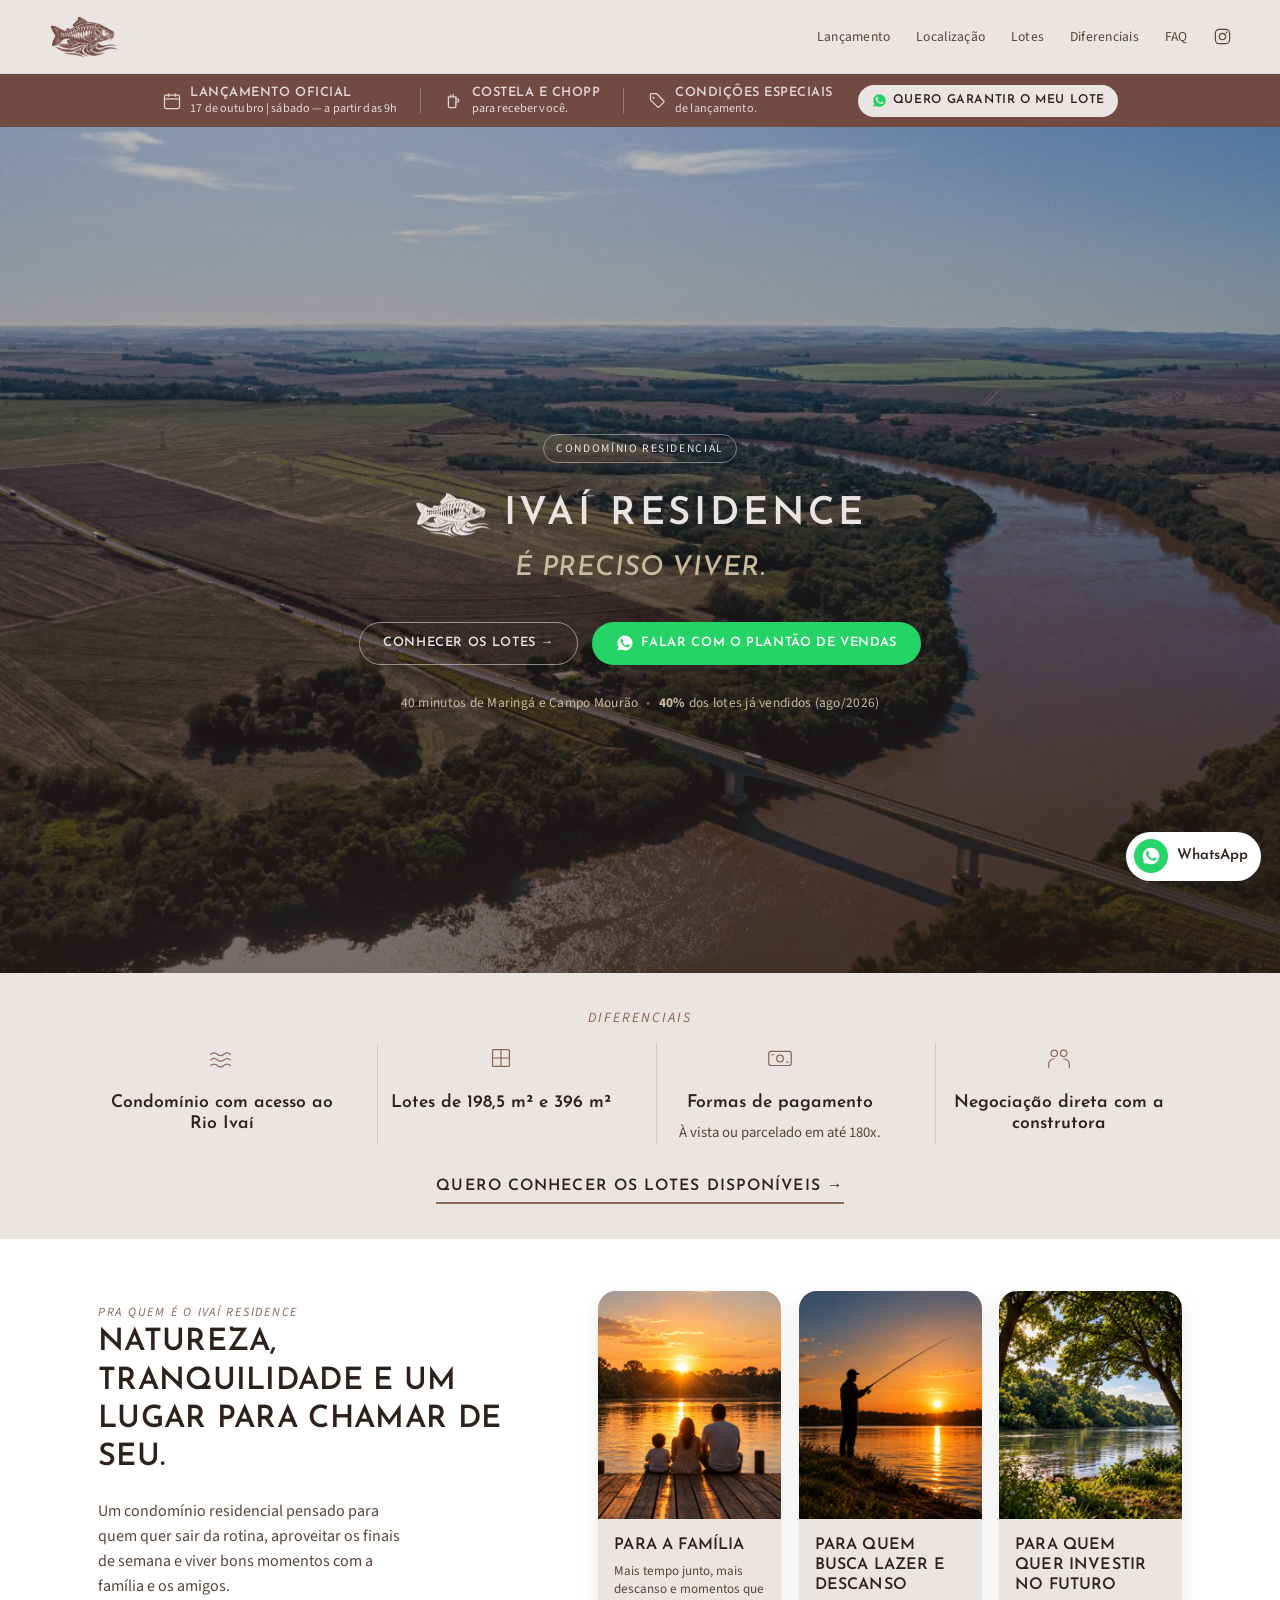
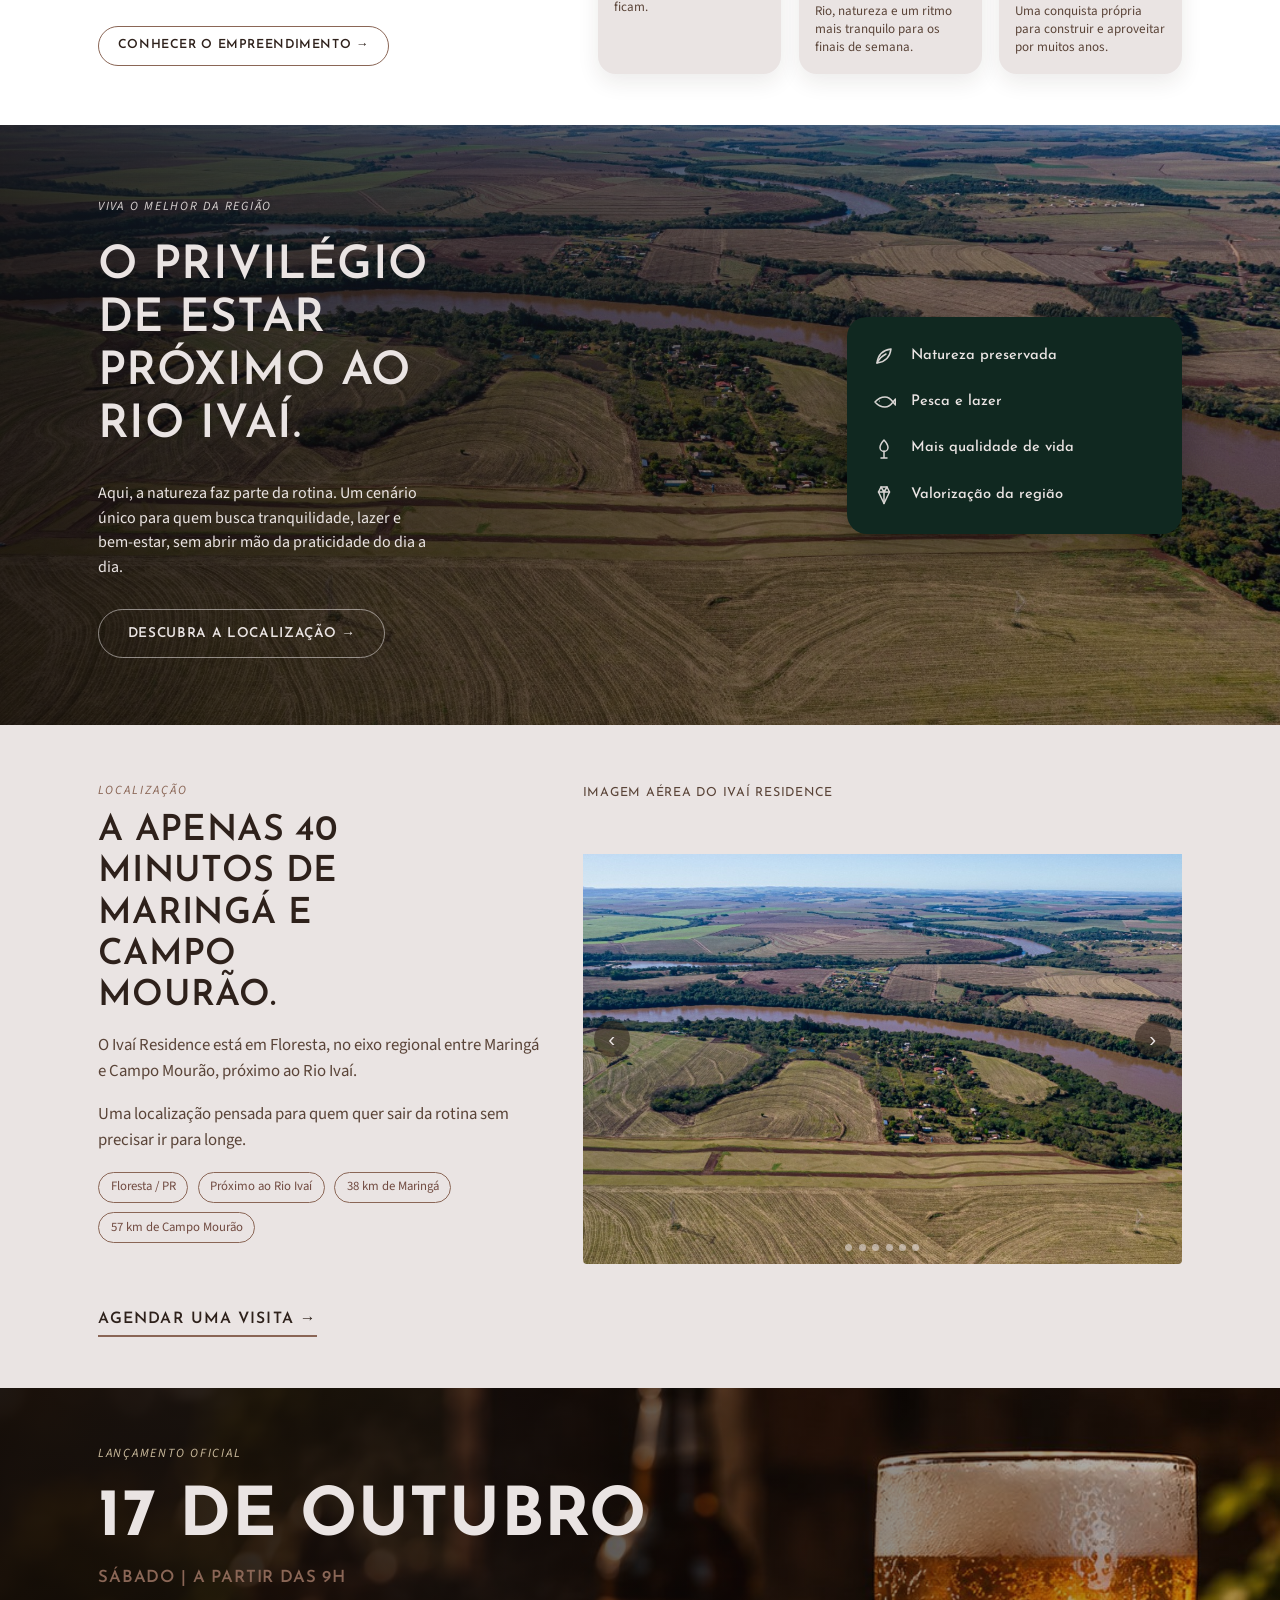
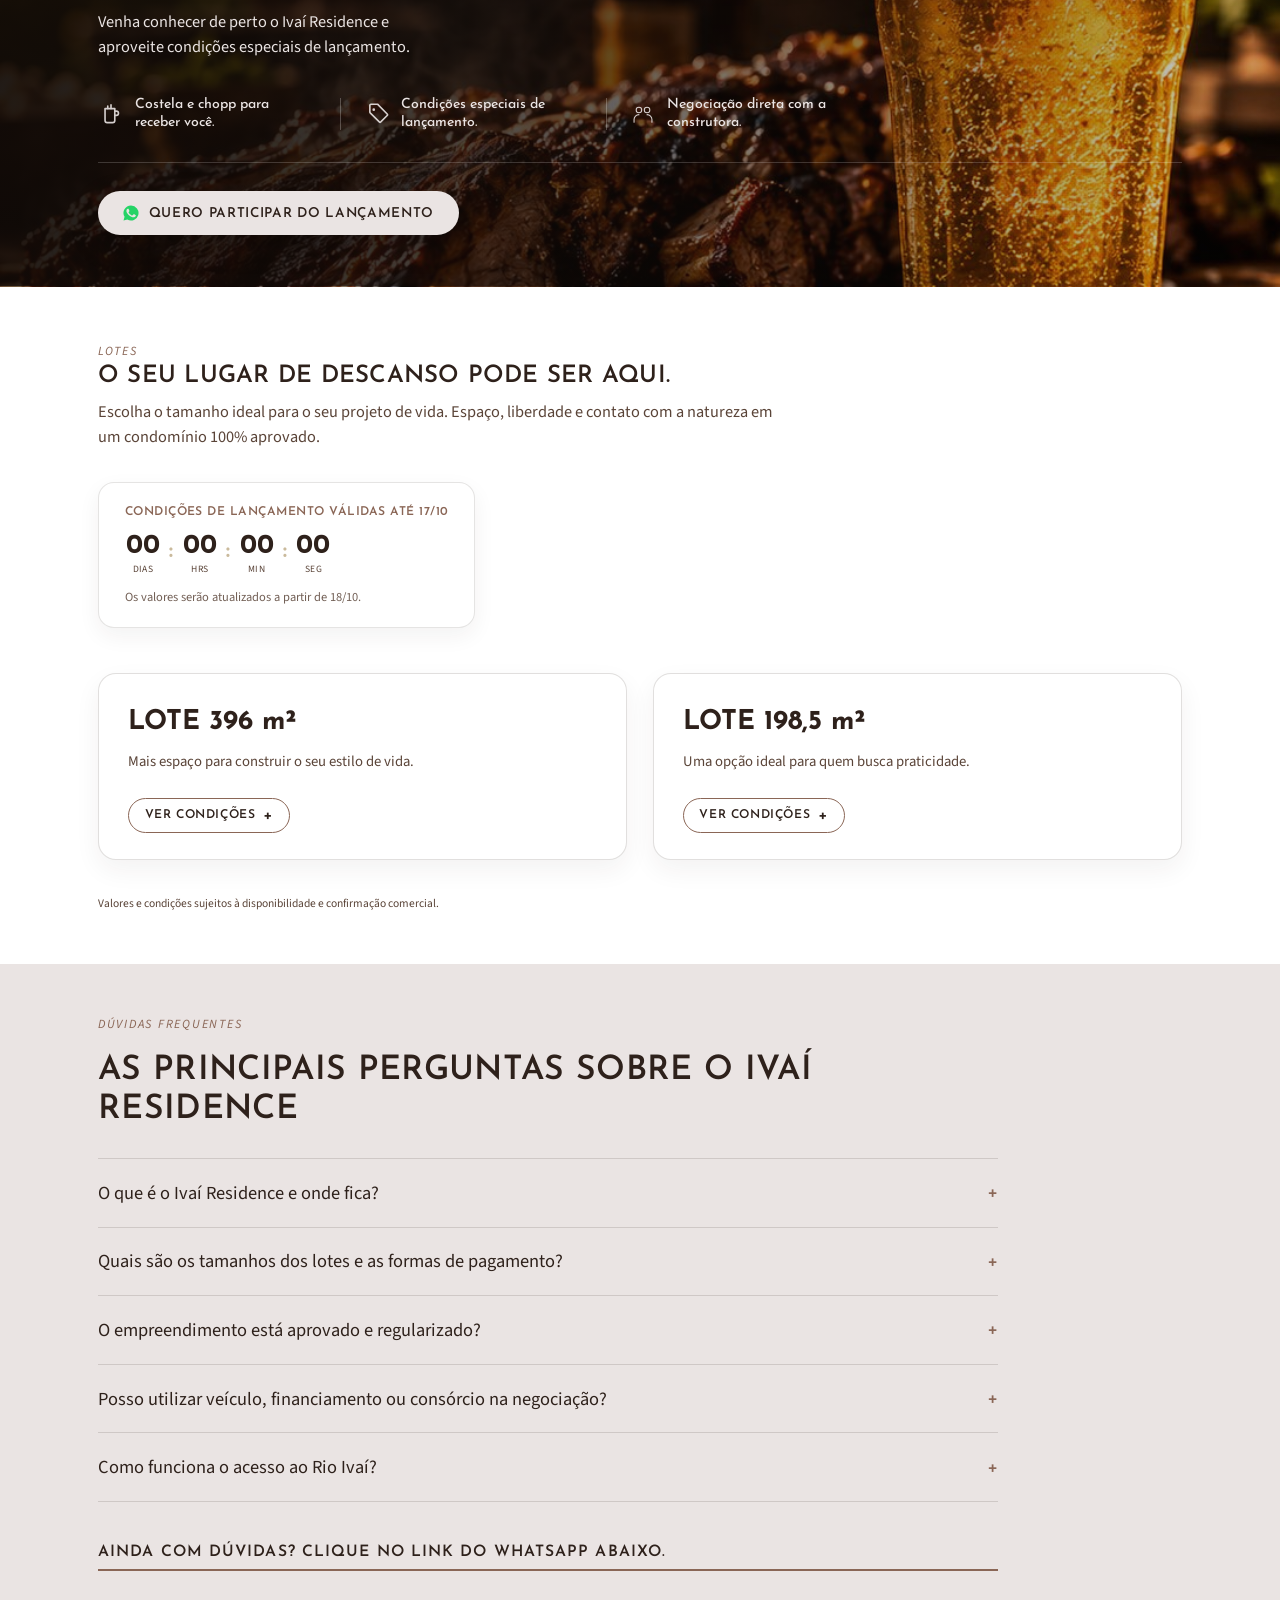
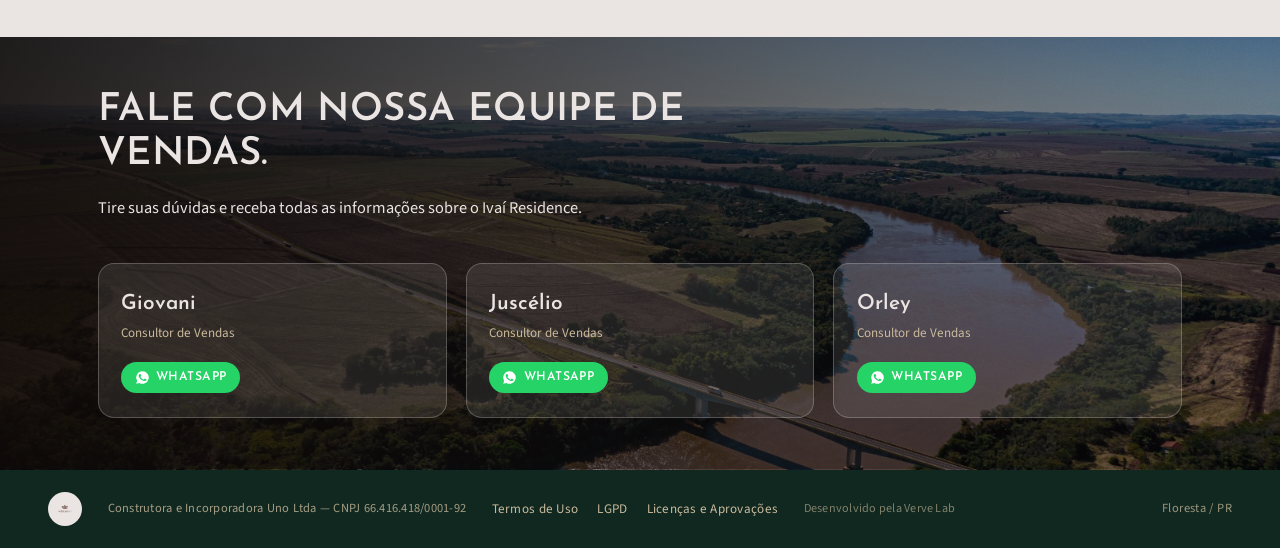
==== index.html @ 8f54040c "Update 396m² 180x installment from R$ 899,00 to R$ 896,08 Co-Authored-By: Claude Sonnet 5 <noreply@a" ====
<!doctype html>
<html lang="pt-BR">
<head>
<meta charset="utf-8">
<!-- Google Tag Manager -->
<script>(function(w,d,s,l,i){w[l]=w[l]||[];w[l].push({'gtm.start':
new Date().getTime(),event:'gtm.js'});var f=d.getElementsByTagName(s)[0],
j=d.createElement(s),dl=l!='dataLayer'?'&l='+l:'';j.async=true;j.src=
'https://www.googletagmanager.com/gtm.js?id='+i+dl;f.parentNode.insertBefore(j,f);
})(window,document,'script','dataLayer','GTM-MCKL9KH2');</script>
<!-- End Google Tag Manager -->
<!-- Google tag (gtag.js) -->
<script async src="https://www.googletagmanager.com/gtag/js?id=G-HH1TP2XEQV"></script>
<script>
  window.dataLayer = window.dataLayer || [];
  function gtag(){dataLayer.push(arguments);}
  gtag('js', new Date());

  gtag('config', 'G-HH1TP2XEQV');
</script>
<!-- Meta Pixel Code -->
<script>
!function(f,b,e,v,n,t,s)
{if(f.fbq)return;n=f.fbq=function(){n.callMethod?
n.callMethod.apply(n,arguments):n.queue.push(arguments)};
if(!f._fbq)f._fbq=n;n.push=n;n.loaded=!0;n.version='2.0';
n.queue=[];t=b.createElement(e);t.async=!0;
t.src=v;s=b.getElementsByTagName(e)[0];
s.parentNode.insertBefore(t,s)}(window, document,'script',
'https://connect.facebook.net/en_US/fbevents.js');
fbq('init', '4480060432242990');
fbq('track', 'PageView');
</script>
<!-- End Meta Pixel Code -->
<meta name="viewport" content="width=device-width,initial-scale=1">
<title>Ivaí Residence | Lotes à beira do Rio Ivaí em Floresta, PR — a 40 min de Maringá</title>
<meta name="description" content="Condomínio residencial com lotes de 198,5 m² e 396 m² próximo ao Rio Ivaí, em Floresta-PR, a 40 min de Maringá. Escritura individual, 100% aprovado, financiamento próprio. Agende sua visita.">
<meta name="keywords" content="lotes Floresta PR, condomínio residencial Rio Ivaí, lotes próximos a Maringá, lote à beira rio Paraná, Ivaí Residence, financiamento próprio de lote, condomínio fechado Floresta Paraná">
<link rel="canonical" href="https://www.ivairesidence.com.br/">
<meta name="theme-color" content="#2E211B">

<meta property="og:type" content="website">
<meta property="og:locale" content="pt_BR">
<meta property="og:site_name" content="Ivaí Residence">
<meta property="og:title" content="Ivaí Residence | Lotes à beira do Rio Ivaí em Floresta, PR">
<meta property="og:description" content="Condomínio residencial próximo ao Rio Ivaí, a 40 min de Maringá. Lotes de 198,5 m² e 396 m², escritura individual, 100% aprovado, financiamento próprio.">
<meta property="og:image" content="https://www.ivairesidence.com.br/assets/hero.jpg">
<meta property="og:url" content="https://www.ivairesidence.com.br/">
<meta name="twitter:card" content="summary_large_image">
<meta name="twitter:title" content="Ivaí Residence | Lotes à beira do Rio Ivaí em Floresta, PR">
<meta name="twitter:description" content="A 40 min de Maringá. Lotes de 198,5 m² e 396 m², escritura individual, 100% aprovado, financiamento próprio.">
<meta name="twitter:image" content="https://www.ivairesidence.com.br/assets/hero.jpg">

<link rel="preconnect" href="https://fonts.googleapis.com">
<link rel="preconnect" href="https://fonts.gstatic.com" crossorigin>
<link href="https://fonts.googleapis.com/css2?family=Josefin+Sans:wght@500;600;700&family=Source+Sans+Pro:ital,wght@0,400;0,600;1,400&display=swap" rel="stylesheet">
<link rel="stylesheet" href="styles.css">

<script type="application/ld+json">
{
  "@context": "https://schema.org",
  "@type": "RealEstateListing",
  "name": "Ivaí Residence",
  "description": "Condomínio residencial com lotes próximos ao Rio Ivaí, em Floresta, Paraná, a 40 minutos de Maringá.",
  "url": "https://www.ivairesidence.com.br/",
  "address": {
    "@type": "PostalAddress",
    "addressLocality": "Floresta",
    "addressRegion": "PR",
    "addressCountry": "BR"
  }
}
</script>
</head>
<body>
<!-- Google Tag Manager (noscript) -->
<noscript><iframe src="https://www.googletagmanager.com/ns.html?id=GTM-MCKL9KH2"
height="0" width="0" style="display:none;visibility:hidden"></iframe></noscript>
<!-- End Google Tag Manager (noscript) -->
<!-- Meta Pixel Code (noscript) -->
<noscript><img height="1" width="1" style="display:none"
src="https://www.facebook.com/tr?id=4480060432242990&ev=PageView&noscript=1"
/></noscript>
<!-- End Meta Pixel Code (noscript) -->
<noscript><style>.reveal,.reveal-scale{opacity:1!important;transform:none!important;}</style></noscript>

<header class="topbar">
  <a class="brand" href="#inicio"><img class="brand-logo fish-anim" src="assets/fish-icon.png" alt="Ivaí Residence"></a>
  <nav id="mainNav">
    <a href="#lancamento">Lançamento</a>
    <a href="#localizacao">Localização</a>
    <a href="#condicoes">Lotes</a>
    <a href="#diferenciais">Diferenciais</a>
    <a href="#faq">FAQ</a>
    <a class="nav-instagram" href="https://www.instagram.com/ivairesidence/" target="_blank" rel="noopener" aria-label="Instagram do Ivaí Residence">
      <svg viewBox="0 0 24 24" fill="none" stroke="currentColor" stroke-width="1.5"><rect x="3" y="3" width="18" height="18" rx="5"/><circle cx="12" cy="12" r="4"/><circle cx="17.2" cy="6.8" r="1" fill="currentColor" stroke="none"/></svg>
      <span class="nav-instagram-label">Instagram</span>
    </a>
  </nav>
  <button id="navToggle" class="nav-toggle" aria-label="Abrir menu" aria-expanded="false">
    <span></span><span></span><span></span>
  </button>
</header>

<div class="promo-bar">
  <div class="promo-bar-inner">
    <div class="promo-items">
      <div class="promo-item">
        <svg class="promo-icon" viewBox="0 0 24 24" fill="none" stroke="currentColor" stroke-width="1.5"><rect x="3" y="5" width="18" height="16" rx="2"/><line x1="3" y1="9.5" x2="21" y2="9.5"/><line x1="8" y1="3" x2="8" y2="7"/><line x1="16" y1="3" x2="16" y2="7"/></svg>
        <span class="promo-text">
          <strong>Lançamento oficial</strong>
          <span class="promo-text-detail">17 de outubro | sábado — a partir das 9h</span>
        </span>
      </div>
      <span class="promo-sep" aria-hidden="true"></span>
      <div class="promo-item">
        <svg class="promo-icon" viewBox="0 0 24 24" fill="none" stroke="currentColor" stroke-width="1.5"><path d="M6.5 7h9v11a2 2 0 0 1-2 2h-5a2 2 0 0 1-2-2V7Z"/><path d="M15.5 9.3h1.4a2 2 0 0 1 0 4h-1.4"/><line x1="9" y1="4.6" x2="9" y2="7"/><line x1="12" y1="3.6" x2="12" y2="7"/></svg>
        <span class="promo-text">
          <strong>Costela e chopp</strong>
          <span class="promo-text-detail">para receber você.</span>
        </span>
      </div>
      <span class="promo-sep" aria-hidden="true"></span>
      <div class="promo-item">
        <svg class="promo-icon" viewBox="0 0 24 24" fill="none" stroke="currentColor" stroke-width="1.5"><path d="M12.6 3H6.4a1 1 0 0 0-1 1v6.2a1 1 0 0 0 .3.7l8.4 8.4a1 1 0 0 0 1.4 0l5.9-5.9a1 1 0 0 0 0-1.4L12.9 3.3a1 1 0 0 0-.3-.3Z"/><circle cx="9" cy="8" r="1.2" fill="currentColor" stroke="none"/></svg>
        <span class="promo-text">
          <strong>Condições especiais</strong>
          <span class="promo-text-detail">de lançamento.</span>
        </span>
      </div>
    </div>
    <a class="promo-btn" href="https://wa.me/5544999126051?text=Ol%C3%A1!%20Quero%20garantir%20o%20meu%20lote%20no%20lan%C3%A7amento%20oficial%20do%20Iva%C3%AD%20Residence%2C%20dia%2017%20de%20outubro." target="_blank" rel="noopener">
      <svg viewBox="0 0 24 24" fill="currentColor"><path d="M12 2a10 10 0 0 0-8.6 15.1L2 22l5.1-1.3A10 10 0 1 0 12 2zm5.8 14.2c-.2.7-1.4 1.3-2 1.4-.5.1-1.2.1-1.9-.1-.4-.1-1-.3-1.7-.6-3-1.3-5-4.3-5.1-4.5-.2-.2-1.2-1.6-1.2-3.1s.8-2.2 1.1-2.5c.3-.3.6-.4.8-.4h.6c.2 0 .4 0 .6.5.2.5.8 1.9.8 2 .1.2.1.4 0 .6-.1.2-.2.3-.3.5-.2.2-.3.3-.5.5-.2.2-.4.4-.2.7.2.3.9 1.4 1.9 2.3 1.3 1.2 2.4 1.5 2.7 1.7.3.2.5.1.7-.1.2-.2.8-.9 1-1.2.2-.3.4-.2.7-.1.3.1 1.7.8 2 .9.3.2.5.2.6.4.1.2.1.9-.1 1.6z"/></svg>
      Quero garantir o meu lote
    </a>
  </div>
</div>

<main>

<!-- 1. HERO ------------------------------------------------------------- -->
<section id="inicio" class="hero">
  <div class="hero-bg" data-parallax-bg></div>
  <div class="hero-content hero-content-in">
    <span class="hero-badge">Condomínio Residencial</span>
    <div class="hero-brand">
      <img class="hero-brand-icon fish-anim" src="assets/fish-icon-light.png" alt="">
      <span class="hero-brand-word">Ivaí Residence</span>
    </div>
    <h1>É preciso viver.</h1>
    <div class="hero-buttons">
      <a class="button button-outline-light" href="#condicoes">Conhecer os lotes →</a>
      <a class="button button-whatsapp" href="https://wa.me/5544999126051?text=Ol%C3%A1!%20Quero%20saber%20mais%20sobre%20o%20Iva%C3%AD%20Residence." target="_blank" rel="noopener">
        <svg class="btn-icon" viewBox="0 0 24 24" fill="currentColor"><path d="M12 2a10 10 0 0 0-8.6 15.1L2 22l5.1-1.3A10 10 0 1 0 12 2zm5.8 14.2c-.2.7-1.4 1.3-2 1.4-.5.1-1.2.1-1.9-.1-.4-.1-1-.3-1.7-.6-3-1.3-5-4.3-5.1-4.5-.2-.2-1.2-1.6-1.2-3.1s.8-2.2 1.1-2.5c.3-.3.6-.4.8-.4h.6c.2 0 .4 0 .6.5.2.5.8 1.9.8 2 .1.2.1.4 0 .6-.1.2-.2.3-.3.5-.2.2-.3.3-.5.5-.2.2-.4.4-.2.7.2.3.9 1.4 1.9 2.3 1.3 1.2 2.4 1.5 2.7 1.7.3.2.5.1.7-.1.2-.2.8-.9 1-1.2.2-.3.4-.2.7-.1.3.1 1.7.8 2 .9.3.2.5.2.6.4.1.2.1.9-.1 1.6z"/></svg>
        Falar com o plantão de vendas
      </a>
    </div>
    <div class="hero-stats">
      <span>40 minutos de Maringá e Campo Mourão</span>
      <span class="dot">•</span>
      <span><strong data-count-to="40" data-count-suffix="%">40%</strong> dos lotes já vendidos <em>(ago/2026)</em></span>
    </div>
  </div>
</section>

<!-- 2. DIFERENCIAIS --------------------------------------------------------- -->
<section id="diferenciais" class="section audience-v2">
  <div class="section-label reveal">DIFERENCIAIS</div>
  <div class="audience-v2-grid" data-reveal-group>
    <article>
      <svg class="a-icon" viewBox="0 0 32 32" fill="none" stroke="currentColor" stroke-width="1.3" stroke-linecap="round" stroke-linejoin="round">
        <path d="M4 12c2.3-2 4.6-2 7 0s4.6 2 7 0 4.6-2 7 0"/>
        <path d="M4 18c2.3-2 4.6-2 7 0s4.6 2 7 0 4.6-2 7 0"/>
        <path d="M4 24c2.3-2 4.6-2 7 0s4.6 2 7 0 4.6-2 7 0"/>
      </svg>
      <h3>Condomínio com acesso ao Rio Ivaí</h3>
    </article>
    <article>
      <svg class="a-icon" viewBox="0 0 32 32" fill="none" stroke="currentColor" stroke-width="1.3" stroke-linecap="round" stroke-linejoin="round">
        <rect x="7" y="7" width="18" height="18" rx="1"/>
        <path d="M7 16h18M16 7v18"/>
      </svg>
      <h3>Lotes de 198,5 m² e 396 m²</h3>
    </article>
    <article>
      <svg class="a-icon" viewBox="0 0 32 32" fill="none" stroke="currentColor" stroke-width="1.3" stroke-linecap="round" stroke-linejoin="round">
        <rect x="4" y="9" width="24" height="15" rx="2.5"/>
        <circle cx="16" cy="16.5" r="3.5"/>
        <line x1="7.5" y1="12.5" x2="8.7" y2="12.5"/>
        <line x1="23.3" y1="20.5" x2="24.5" y2="20.5"/>
      </svg>
      <h3>Formas de pagamento</h3>
      <p>À vista ou parcelado em até 180x.</p>
    </article>
    <article>
      <svg class="a-icon" viewBox="0 0 32 32" fill="none" stroke="currentColor" stroke-width="1.3" stroke-linecap="round" stroke-linejoin="round">
        <circle cx="11" cy="11" r="3.4"/>
        <path d="M5 26v-3.2a6 6 0 0 1 6-6"/>
        <circle cx="21" cy="11" r="3.4"/>
        <path d="M27 26v-3.2a6 6 0 0 0-6-6"/>
      </svg>
      <h3>Negociação direta com a construtora</h3>
    </article>
  </div>
  <a class="text-cta reveal" href="#condicoes">Quero conhecer os lotes disponíveis →</a>
</section>

<!-- 2b. PRA QUEM É O IVAÍ RESIDENCE ---------------------------------------- -->
<section class="audience-photo">
  <div class="section audience-photo-grid">
    <div class="audience-photo-text">
      <span class="section-label reveal">PRA QUEM É O IVAÍ RESIDENCE</span>
      <h2 class="reveal">Natureza, tranquilidade e um lugar para chamar de seu.</h2>
      <p class="reveal">Um condomínio residencial pensado para quem quer sair da rotina, aproveitar os finais de semana e viver bons momentos com a família e os amigos.</p>
      <a class="button button-outline reveal" href="#condicoes">Conhecer o empreendimento →</a>
    </div>
    <div class="audience-photo-cards" data-reveal-group>
      <article class="audience-photo-card">
        <img src="assets/pra-quem-familia.jpg" alt="Família reunida à beira do Rio Ivaí ao pôr do sol" loading="lazy">
        <h3>Para a família</h3>
        <p>Mais tempo junto, mais descanso e momentos que ficam.</p>
      </article>
      <article class="audience-photo-card">
        <img src="assets/pra-quem-lazer.jpg" alt="Pessoa pescando à beira do rio ao entardecer" loading="lazy">
        <h3>Para quem busca lazer e descanso</h3>
        <p>Rio, natureza e um ritmo mais tranquilo para os finais de semana.</p>
      </article>
      <article class="audience-photo-card">
        <img src="assets/pra-quem-investir.jpg" alt="Natureza e rio cercado por árvores" loading="lazy">
        <h3>Para quem quer investir no futuro</h3>
        <p>Uma conquista própria para construir e aproveitar por muitos anos.</p>
      </article>
    </div>
  </div>
</section>

<!-- 2c. VIVA O MELHOR DA REGIÃO --------------------------------------------- -->
<section class="river-feature">
  <div class="river-feature-bg" style="background-image:linear-gradient(90deg, rgba(16,10,7,.82) 0%, rgba(16,10,7,.55) 45%, rgba(16,10,7,.22) 100%), url('assets/localizacao.jpg');"></div>
  <div class="section river-feature-grid">
    <div class="river-feature-text">
      <span class="section-label reveal">VIVA O MELHOR DA REGIÃO</span>
      <h2 class="reveal">O privilégio de estar próximo ao Rio Ivaí.</h2>
      <p class="reveal">Aqui, a natureza faz parte da rotina. Um cenário único para quem busca tranquilidade, lazer e bem-estar, sem abrir mão da praticidade do dia a dia.</p>
      <a class="button button-outline-light reveal" href="https://maps.app.goo.gl/SPeXjXbzyvLoQTdo7?g_st=iw" target="_blank" rel="noopener">Descubra a localização →</a>
    </div>
    <div class="river-feature-card reveal" data-reveal-group>
      <div class="river-feature-item">
        <svg viewBox="0 0 24 24" fill="none" stroke="currentColor" stroke-width="1.5" stroke-linecap="round" stroke-linejoin="round"><path d="M5 19c8-1 13-6 14-14-8 1-13 6-14 14Z"/><path d="M5 19c2-4 5-7 9-9"/></svg>
        <span>Natureza preservada</span>
      </div>
      <div class="river-feature-item">
        <svg viewBox="0 0 24 24" fill="none" stroke="currentColor" stroke-width="1.5" stroke-linecap="round" stroke-linejoin="round"><path d="M3 12c2.8-3.2 6.6-5 10-5 3.4 0 6 2.2 8 5-2 2.8-4.6 5-8 5-3.4 0-7.2-1.8-10-5Z"/><path d="M21 12l2.5-3v6L21 12Z"/><circle cx="7.4" cy="11" r=".6" fill="currentColor" stroke="none"/></svg>
        <span>Pesca e lazer</span>
      </div>
      <div class="river-feature-item">
        <svg viewBox="0 0 24 24" fill="none" stroke="currentColor" stroke-width="1.5" stroke-linecap="round" stroke-linejoin="round"><path d="M12 3c2.5 2.8 4 5.2 4 7.5a4 4 0 0 1-8 0C8 8.2 9.5 5.8 12 3Z"/><path d="M12 14v7M9 21h6"/></svg>
        <span>Mais qualidade de vida</span>
      </div>
      <div class="river-feature-item">
        <svg viewBox="0 0 24 24" fill="none" stroke="currentColor" stroke-width="1.5" stroke-linecap="round" stroke-linejoin="round"><path d="M6.5 9 9 4h6l2.5 5L12 20.5 6.5 9Z"/><path d="M6.5 9h11M9 4l3 5 3-5M12 9v11.5"/></svg>
        <span>Valorização da região</span>
      </div>
    </div>
  </div>
</section>

<!-- 3. LOCALIZAÇÃO -------------------------------------------------------- -->
<section id="localizacao" class="section loc-section">
  <div class="loc-grid" data-reveal-group>
    <div class="loc-intro" data-reveal-group>
      <span class="eyebrow">LOCALIZAÇÃO</span>
      <h2>A apenas 40 minutos de Maringá e Campo Mourão.</h2>
      <p>O Ivaí Residence está em Floresta, no eixo regional entre Maringá e Campo Mourão, próximo ao Rio Ivaí.</p>
      <p>Uma localização pensada para quem quer sair da rotina sem precisar ir para longe.</p>
      <div class="chips"><span>Floresta / PR</span><span>Próximo ao Rio Ivaí</span><span>38 km de Maringá</span><span>57 km de Campo Mourão</span></div>
    </div>

    <div class="media-carousel">
      <p class="media-carousel-caption" data-carousel-caption>Imagem aérea do Ivaí Residence</p>
      <div class="carousel" data-carousel>
        <div class="carousel-track" data-carousel-track>
          <div class="carousel-slide" data-caption="Imagem aérea do Ivaí Residence"><img src="assets/localizacao.jpg" alt="Vista aérea do Rio Ivaí e da região de Floresta, Paraná" loading="lazy" data-parallax></div>
          <div class="carousel-slide" data-caption="Fachada da portaria do Ivaí Residence"><img src="assets/portaria-fachada.jpg" alt="Fachada iluminada da portaria do Ivaí Residence" loading="lazy"></div>
          <div class="carousel-slide" data-caption="Vista aérea da portaria do Ivaí Residence"><img src="assets/portaria-aerea.jpg" alt="Vista aérea da portaria do Ivaí Residence" loading="lazy"></div>
          <div class="carousel-slide" data-caption="Portaria do Ivaí Residence"><img src="assets/portaria-1.jpg" alt="Portaria do Ivaí Residence" loading="lazy"></div>
          <div class="carousel-slide" data-caption="Portaria do Ivaí Residence"><img src="assets/portaria-2.jpg" alt="Portaria do Ivaí Residence" loading="lazy"></div>
          <div class="carousel-slide" data-caption="Área gourmet do Ivaí Residence"><img src="assets/area-gourmet.jpg" alt="Área gourmet do Ivaí Residence com pergolado e paisagismo" loading="lazy"></div>
        </div>
        <button class="carousel-arrow carousel-arrow-prev" data-carousel-prev aria-label="Foto anterior" hidden>‹</button>
        <button class="carousel-arrow carousel-arrow-next" data-carousel-next aria-label="Próxima foto" hidden>›</button>
        <div class="carousel-dots" data-carousel-dots hidden></div>
      </div>
    </div>
  </div>

  <a class="text-cta reveal" href="https://wa.me/5544999126051?text=Ol%C3%A1!%20Quero%20agendar%20uma%20visita%20ao%20Iva%C3%AD%20Residence." target="_blank" rel="noopener">Agendar uma visita →</a>
</section>

<!-- 3b. LANÇAMENTO OFICIAL --------------------------------------------------- -->
<section id="lancamento" class="launch-feature">
  <div class="launch-feature-bg"></div>
  <div class="section launch-feature-inner">
    <span class="section-label reveal">LANÇAMENTO OFICIAL</span>
    <h2 class="reveal">17 de outubro</h2>
    <p class="launch-feature-sub reveal">Sábado | a partir das 9h</p>
    <p class="launch-feature-lead reveal">Venha conhecer de perto o Ivaí Residence e aproveite condições especiais de lançamento.</p>

    <div class="launch-feature-row" data-reveal-group>
      <div class="launch-feature-item">
        <svg viewBox="0 0 24 24" fill="none" stroke="currentColor" stroke-width="1.5" stroke-linecap="round" stroke-linejoin="round"><path d="M6.5 7h9v11a2 2 0 0 1-2 2h-5a2 2 0 0 1-2-2V7Z"/><path d="M15.5 9.3h1.4a2 2 0 0 1 0 4h-1.4"/><line x1="9" y1="4.6" x2="9" y2="7"/><line x1="12" y1="3.6" x2="12" y2="7"/></svg>
        <span>Costela e chopp para receber você.</span>
      </div>
      <span class="launch-feature-sep" aria-hidden="true"></span>
      <div class="launch-feature-item">
        <svg viewBox="0 0 24 24" fill="none" stroke="currentColor" stroke-width="1.5" stroke-linecap="round" stroke-linejoin="round"><path d="M12.6 3H6.4a1 1 0 0 0-1 1v6.2a1 1 0 0 0 .3.7l8.4 8.4a1 1 0 0 0 1.4 0l5.9-5.9a1 1 0 0 0 0-1.4L12.9 3.3a1 1 0 0 0-.3-.3Z"/><circle cx="9" cy="8" r="1.2" fill="currentColor" stroke="none"/></svg>
        <span>Condições especiais de lançamento.</span>
      </div>
      <span class="launch-feature-sep" aria-hidden="true"></span>
      <div class="launch-feature-item">
        <svg viewBox="0 0 32 32" fill="none" stroke="currentColor" stroke-width="1.3" stroke-linecap="round" stroke-linejoin="round"><circle cx="11" cy="11" r="3.4"/><path d="M5 26v-3.2a6 6 0 0 1 6-6"/><circle cx="21" cy="11" r="3.4"/><path d="M27 26v-3.2a6 6 0 0 0-6-6"/></svg>
        <span>Negociação direta com a construtora.</span>
      </div>
    </div>

    <a class="launch-feature-btn reveal" href="https://wa.me/5544999126051?text=Ol%C3%A1!%20Quero%20participar%20do%20lan%C3%A7amento%20oficial%20do%20Iva%C3%AD%20Residence%2C%20dia%2017%20de%20outubro." target="_blank" rel="noopener">
      <svg viewBox="0 0 24 24" fill="currentColor"><path d="M12 2a10 10 0 0 0-8.6 15.1L2 22l5.1-1.3A10 10 0 1 0 12 2zm5.8 14.2c-.2.7-1.4 1.3-2 1.4-.5.1-1.2.1-1.9-.1-.4-.1-1-.3-1.7-.6-3-1.3-5-4.3-5.1-4.5-.2-.2-1.2-1.6-1.2-3.1s.8-2.2 1.1-2.5c.3-.3.6-.4.8-.4h.6c.2 0 .4 0 .6.5.2.5.8 1.9.8 2 .1.2.1.4 0 .6-.1.2-.2.3-.3.5-.2.2-.3.3-.5.5-.2.2-.4.4-.2.7.2.3.9 1.4 1.9 2.3 1.3 1.2 2.4 1.5 2.7 1.7.3.2.5.1.7-.1.2-.2.8-.9 1-1.2.2-.3.4-.2.7-.1.3.1 1.7.8 2 .9.3.2.5.2.6.4.1.2.1.9-.1 1.6z"/></svg>
      Quero participar do lançamento
    </a>
  </div>
</section>

<!-- 5. CONDIÇÕES COMERCIAIS -------------------------------------------------- -->
<section id="condicoes" class="conditions-v2">
  <div class="section">
  <div class="conditions-v2-head">
    <span class="section-label reveal">LOTES</span>
    <h2 class="reveal">O seu lugar de descanso pode ser aqui.</h2>
    <p class="conditions-v2-lead reveal">Escolha o tamanho ideal para o seu projeto de vida. Espaço, liberdade e contato com a natureza em um condomínio 100% aprovado.</p>

    <div class="countdown-box reveal">
      <span class="countdown-eyebrow">Condições de lançamento válidas até 17/10</span>
      <div class="countdown-timer" id="launchCountdown">
        <div class="countdown-unit"><strong data-cd-days>00</strong><span>dias</span></div>
        <span class="countdown-colon">:</span>
        <div class="countdown-unit"><strong data-cd-hours>00</strong><span>hrs</span></div>
        <span class="countdown-colon">:</span>
        <div class="countdown-unit"><strong data-cd-minutes>00</strong><span>min</span></div>
        <span class="countdown-colon">:</span>
        <div class="countdown-unit"><strong data-cd-seconds>00</strong><span>seg</span></div>
      </div>
      <span class="countdown-note">Os valores serão atualizados a partir de 18/10.</span>
    </div>
  </div>

  <div class="lot-cards-v2">

    <div class="lot-card-v2">
      <div class="lot-card-v2-top">
        <span class="lot-card-v2-size">LOTE 396 m²</span>
        <p class="lot-card-v2-tagline">Mais espaço para construir o seu estilo de vida.</p>
        <button class="lot-card-v2-toggle" type="button" aria-expanded="false">
          <span>Ver condições</span><span class="lot-card-v2-toggle-icon">+</span>
        </button>
      </div>
      <div class="lot-card-v2-options">
        <div class="lot-options-v2">
          <div class="lot-option">
            <div class="lot-option-label-row">
              <span class="lot-option-label">À vista</span>
              <span class="discount-badge-wrap">
                <button type="button" class="discount-badge">21% de desconto</button>
                <div class="discount-tooltip" role="tooltip">
                  <strong>Condição especial de lançamento</strong>
                  <p>Garanta seu lote por R$ 135.000 à vista ou em até 36 vezes sem juros.</p>
                  <p>Uma economia de R$ 36.820.</p>
                  <p>Condição válida até 17/10, data do lançamento do Ivaí Residence.</p>
                  <p>Aproveite essa condição especial.</p>
                </div>
              </span>
            </div>
            <div class="lot-option-row">
              <strong class="lot-option-price">R$ 135.000,00</strong>
              <a class="lot-option-btn-sm" href="https://wa.me/5544999126051?text=Ol%C3%A1!%20Tenho%20interesse%20no%20lote%20de%20396%20m%C2%B2%20do%20Iva%C3%AD%20Residence%2C%20no%20valor%20de%20R%24%20135.000%2C00%20%C3%A0%20vista.%20Gostaria%20de%20receber%20mais%20informa%C3%A7%C3%B5es." target="_blank" rel="noopener">Tenho interesse</a>
            </div>
          </div>
          <div class="lot-option">
            <div class="lot-option-label-row">
              <span class="lot-option-label">Parcelado — Ivaí Residence II</span>
              <span class="lot-option-badge">Sem juros</span>
              <span class="discount-badge-wrap">
                <button type="button" class="discount-badge">21% de desconto</button>
                <div class="discount-tooltip" role="tooltip">
                  <strong>Condição especial de lançamento</strong>
                  <p>Garanta seu lote por R$ 135.000 à vista ou em até 36 vezes sem juros.</p>
                  <p>Uma economia de R$ 36.820.</p>
                  <p>Condição válida até 17/10, data do lançamento do Ivaí Residence.</p>
                  <p>Aproveite essa condição especial.</p>
                </div>
              </span>
            </div>
            <div class="lot-option-row">
              <strong class="lot-option-installment">Entrada* + 36x de R$ 3.508,33<span class="lot-option-unit">/mês</span></strong>
              <a class="lot-option-btn-sm" href="https://wa.me/5544999126051?text=Ol%C3%A1!%20Tenho%20interesse%20no%20lote%20de%20396%20m%C2%B2%20do%20Iva%C3%AD%20Residence%2C%20com%20entrada%20de%20R%24%208.700%2C00%20e%2036%20parcelas%20de%20R%24%203.508%2C33.%20Gostaria%20de%20receber%20mais%20informa%C3%A7%C3%B5es." target="_blank" rel="noopener">Tenho interesse</a>
            </div>
            <p class="lot-option-fine">*Entrada mínima de R$ 8.700,00</p>
          </div>
          <div class="lot-option">
            <span class="lot-option-label">Parcelado — Ivaí Residence I</span>
            <div class="lot-option-row">
              <strong class="lot-option-installment">Entrada* + 180x de R$ 896,08<span class="lot-option-unit">/mês**</span></strong>
              <a class="lot-option-btn-sm" href="https://wa.me/5544999126051?text=Ol%C3%A1!%20Tenho%20interesse%20no%20lote%20de%20396%20m%C2%B2%20do%20Iva%C3%AD%20Residence%2C%20com%20entrada%20m%C3%ADnima%20de%20R%24%2010.000%2C00%20e%20parcelas%20a%20partir%20de%20R%24%20896%2C08%2C%20em%20at%C3%A9%20180x.%20Gostaria%20de%20receber%20mais%20informa%C3%A7%C3%B5es." target="_blank" rel="noopener">Tenho interesse</a>
            </div>
            <p class="lot-option-fine">*Entrada mínima de R$ 10.000,00</p>
            <p class="lot-option-fine">**Parcelas reajustadas anualmente pelo IGPM/IPCA.</p>
          </div>
          <div class="lot-option lot-option-custom">
            <span class="lot-option-label">Condição personalizada</span>
            <p class="lot-option-text">Nenhuma dessas condições combina? <strong>Fale com a gente e veja outras possibilidades</strong> diretamente com o plantão de vendas.</p>
            <a class="lot-option-btn" href="https://wa.me/5544999126051?text=Ol%C3%A1!%20Tenho%20interesse%20em%20um%20lote%20no%20Iva%C3%AD%20Residence%2C%20mas%20nenhuma%20das%20condi%C3%A7%C3%B5es%20apresentadas%20no%20site%20se%20encaixa%20no%20que%20procuro.%20Gostaria%20de%20consultar%20outras%20possibilidades%20de%20negocia%C3%A7%C3%A3o." target="_blank" rel="noopener"><svg class="lot-option-icon" viewBox="0 0 24 24" fill="currentColor"><path d="M12 2a10 10 0 0 0-8.6 15.1L2 22l5.1-1.3A10 10 0 1 0 12 2zm5.8 14.2c-.2.7-1.4 1.3-2 1.4-.5.1-1.2.1-1.9-.1-.4-.1-1-.3-1.7-.6-3-1.3-5-4.3-5.1-4.5-.2-.2-1.2-1.6-1.2-3.1s.8-2.2 1.1-2.5c.3-.3.6-.4.8-.4h.6c.2 0 .4 0 .6.5.2.5.8 1.9.8 2 .1.2.1.4 0 .6-.1.2-.2.3-.3.5-.2.2-.3.3-.5.5-.2.2-.4.4-.2.7.2.3.9 1.4 1.9 2.3 1.3 1.2 2.4 1.5 2.7 1.7.3.2.5.1.7-.1.2-.2.8-.9 1-1.2.2-.3.4-.2.7-.1.3.1 1.7.8 2 .9.3.2.5.2.6.4.1.2.1.9-.1 1.6z"/></svg>Falar com o plantão de vendas</a>
          </div>
        </div>
        <p class="lot-note">Aceitamos veículos na negociação.</p>
      </div>
    </div>

    <div class="lot-card-v2">
      <div class="lot-card-v2-top">
        <span class="lot-card-v2-size">LOTE 198,5 m²</span>
        <p class="lot-card-v2-tagline">Uma opção ideal para quem busca praticidade.</p>
        <button class="lot-card-v2-toggle" type="button" aria-expanded="false">
          <span>Ver condições</span><span class="lot-card-v2-toggle-icon">+</span>
        </button>
      </div>
      <div class="lot-card-v2-options">
        <div class="lot-options-v2">
          <div class="lot-option">
            <span class="lot-option-label">À vista</span>
            <div class="lot-option-row">
              <strong class="lot-option-price">R$ 79.990,00</strong>
              <a class="lot-option-btn-sm" href="https://wa.me/5544999126051?text=Ol%C3%A1!%20Tenho%20interesse%20no%20lote%20de%20198%2C5%20m%C2%B2%20do%20Iva%C3%AD%20Residence%2C%20no%20valor%20de%20R%24%2079.990%2C00%20%C3%A0%20vista.%20Gostaria%20de%20receber%20mais%20informa%C3%A7%C3%B5es." target="_blank" rel="noopener">Tenho interesse</a>
            </div>
          </div>
          <div class="lot-option">
            <div class="lot-option-label-row">
              <span class="lot-option-label">Parcelado — Ivaí Residence II</span>
              <span class="lot-option-badge">Sem juros</span>
            </div>
            <div class="lot-option-row">
              <strong class="lot-option-installment">Entrada* + 36x de R$ 2.055,27<span class="lot-option-unit">/mês</span></strong>
              <a class="lot-option-btn-sm" href="https://wa.me/5544999126051?text=Ol%C3%A1!%20Tenho%20interesse%20no%20lote%20de%20198%2C5%20m%C2%B2%20do%20Iva%C3%AD%20Residence%2C%20com%20entrada%20de%20R%24%206.000%2C00%20e%2036%20parcelas%20de%20R%24%202.055%2C27.%20Gostaria%20de%20receber%20mais%20informa%C3%A7%C3%B5es." target="_blank" rel="noopener">Tenho interesse</a>
            </div>
            <p class="lot-option-fine">*Entrada mínima de R$ 6.000,00</p>
          </div>
          <div class="lot-option">
            <span class="lot-option-label">Parcelado — Ivaí Residence I</span>
            <div class="lot-option-row">
              <strong class="lot-option-installment">Entrada* + 180x de R$ 522,22<span class="lot-option-unit">/mês**</span></strong>
              <a class="lot-option-btn-sm" href="https://wa.me/5544999126051?text=Ol%C3%A1!%20Tenho%20interesse%20no%20lote%20de%20198%2C5%20m%C2%B2%20do%20Iva%C3%AD%20Residence%2C%20com%20entrada%20m%C3%ADnima%20de%20R%24%206.000%2C00%20e%20parcelas%20a%20partir%20de%20R%24%20522%2C22%2C%20em%20at%C3%A9%20180x.%20Gostaria%20de%20receber%20mais%20informa%C3%A7%C3%B5es." target="_blank" rel="noopener">Tenho interesse</a>
            </div>
            <p class="lot-option-fine">*Entrada mínima de R$ 6.000,00</p>
            <p class="lot-option-fine">**Parcelas reajustadas anualmente pelo IGPM/IPCA.</p>
          </div>
          <div class="lot-option lot-option-custom">
            <span class="lot-option-label">Condição personalizada</span>
            <p class="lot-option-text">Nenhuma dessas condições combina? <strong>Fale com a gente e veja outras possibilidades</strong> diretamente com o plantão de vendas.</p>
            <a class="lot-option-btn" href="https://wa.me/5544999126051?text=Ol%C3%A1!%20Tenho%20interesse%20em%20um%20lote%20no%20Iva%C3%AD%20Residence%2C%20mas%20nenhuma%20das%20condi%C3%A7%C3%B5es%20apresentadas%20no%20site%20se%20encaixa%20no%20que%20procuro.%20Gostaria%20de%20consultar%20outras%20possibilidades%20de%20negocia%C3%A7%C3%A3o." target="_blank" rel="noopener"><svg class="lot-option-icon" viewBox="0 0 24 24" fill="currentColor"><path d="M12 2a10 10 0 0 0-8.6 15.1L2 22l5.1-1.3A10 10 0 1 0 12 2zm5.8 14.2c-.2.7-1.4 1.3-2 1.4-.5.1-1.2.1-1.9-.1-.4-.1-1-.3-1.7-.6-3-1.3-5-4.3-5.1-4.5-.2-.2-1.2-1.6-1.2-3.1s.8-2.2 1.1-2.5c.3-.3.6-.4.8-.4h.6c.2 0 .4 0 .6.5.2.5.8 1.9.8 2 .1.2.1.4 0 .6-.1.2-.2.3-.3.5-.2.2-.3.3-.5.5-.2.2-.4.4-.2.7.2.3.9 1.4 1.9 2.3 1.3 1.2 2.4 1.5 2.7 1.7.3.2.5.1.7-.1.2-.2.8-.9 1-1.2.2-.3.4-.2.7-.1.3.1 1.7.8 2 .9.3.2.5.2.6.4.1.2.1.9-.1 1.6z"/></svg>Falar com o plantão de vendas</a>
          </div>
        </div>
        <p class="lot-note">Aceitamos veículos na negociação.</p>
      </div>
    </div>

  </div>

  <p class="conditions-v2-disclaimer reveal">Valores e condições sujeitos à disponibilidade e confirmação comercial.</p>
  </div>
</section>

<!-- 6. FAQ ------------------------------------------------------------------ -->
<section id="faq" class="section faq">
  <div class="section-label reveal">DÚVIDAS FREQUENTES</div>
  <h2 class="faq-title reveal">As principais perguntas sobre o Ivaí Residence</h2>
  <div class="faq-list" data-reveal-group>
    <div class="faq-item">
      <button class="faq-q">O que é o Ivaí Residence e onde fica? <span>+</span></button>
      <div class="faq-a"><p>O Ivaí Residence é um condomínio residencial em Floresta/PR, próximo ao Rio Ivaí e a cerca de 40 minutos de Maringá e Campo Mourão. Para conhecer o empreendimento, basta falar com o plantão de vendas e agendar uma visita ao local.</p></div>
    </div>
    <div class="faq-item">
      <button class="faq-q">Quais são os tamanhos dos lotes e as formas de pagamento? <span>+</span></button>
      <div class="faq-a"><p>O empreendimento possui lotes de 198,5 m² e 396 m², com opções de pagamento à vista ou parcelado em até 180 vezes. Consulte o plantão para conhecer as condições disponíveis para cada lote.</p></div>
    </div>
    <div class="faq-item">
      <button class="faq-q">O empreendimento está aprovado e regularizado? <span>+</span></button>
      <div class="faq-a"><p>Sim. O Ivaí Residence é um empreendimento aprovado e regularizado, com escritura individual por lote. A área também foi analisada pelos órgãos responsáveis e está em nível adequado em relação ao Rio Ivaí, sem risco de alagamento conforme as aprovações técnicas do empreendimento.</p></div>
    </div>
    <div class="faq-item">
      <button class="faq-q">Posso utilizar veículo, financiamento ou consórcio na negociação? <span>+</span></button>
      <div class="faq-a"><p>As negociações são realizadas diretamente com a construtora, o que permite avaliar diferentes possibilidades de aquisição. Veículos podem ser utilizados na negociação mediante avaliação, e outras modalidades ficam sujeitas à análise das condições comerciais.</p></div>
    </div>
    <div class="faq-item">
      <button class="faq-q">Como funciona o acesso ao Rio Ivaí? <span>+</span></button>
      <div class="faq-a"><p>O condomínio possui acesso ao Rio Ivaí, permitindo que moradores e proprietários aproveitem o contato com a natureza, momentos de lazer e a pesca esportiva como parte da experiência do empreendimento.</p></div>
    </div>
  </div>
  <p class="text-cta reveal">Ainda com dúvidas? Clique no link do WhatsApp abaixo.</p>
</section>

<!-- 7. CONTATO COMERCIAL — equipe de vendas ---------------------------------- -->
<section id="visita" class="sales-contact">
  <div class="sales-contact-bg" style="background-image:linear-gradient(100deg, rgba(16,10,7,.9) 0%, rgba(16,10,7,.68) 42%, rgba(16,10,7,.3) 100%), url('assets/hero.jpg');"></div>
  <div class="section sales-contact-inner">
    <div class="sales-contact-text">
      <h2 class="reveal">Fale com nossa equipe de vendas.</h2>
      <p class="reveal">Tire suas dúvidas e receba todas as informações sobre o Ivaí Residence.</p>
    </div>
    <div class="sales-contact-cards" data-reveal-group>
      <a class="sales-card" href="https://wa.me/5544991646834?text=Ol%C3%A1!%20Quero%20saber%20mais%20sobre%20o%20Iva%C3%AD%20Residence." target="_blank" rel="noopener">
        <span class="sales-card-name">Giovani</span>
        <span class="sales-card-role">Consultor de Vendas</span>
        <span class="sales-card-btn"><svg viewBox="0 0 24 24" fill="currentColor"><path d="M12 2a10 10 0 0 0-8.6 15.1L2 22l5.1-1.3A10 10 0 1 0 12 2zm5.8 14.2c-.2.7-1.4 1.3-2 1.4-.5.1-1.2.1-1.9-.1-.4-.1-1-.3-1.7-.6-3-1.3-5-4.3-5.1-4.5-.2-.2-1.2-1.6-1.2-3.1s.8-2.2 1.1-2.5c.3-.3.6-.4.8-.4h.6c.2 0 .4 0 .6.5.2.5.8 1.9.8 2 .1.2.1.4 0 .6-.1.2-.2.3-.3.5-.2.2-.3.3-.5.5-.2.2-.4.4-.2.7.2.3.9 1.4 1.9 2.3 1.3 1.2 2.4 1.5 2.7 1.7.3.2.5.1.7-.1.2-.2.8-.9 1-1.2.2-.3.4-.2.7-.1.3.1 1.7.8 2 .9.3.2.5.2.6.4.1.2.1.9-.1 1.6z"/></svg>WhatsApp</span>
      </a>
      <a class="sales-card" href="https://wa.me/5544999773729?text=Ol%C3%A1!%20Quero%20saber%20mais%20sobre%20o%20Iva%C3%AD%20Residence." target="_blank" rel="noopener">
        <span class="sales-card-name">Juscélio</span>
        <span class="sales-card-role">Consultor de Vendas</span>
        <span class="sales-card-btn"><svg viewBox="0 0 24 24" fill="currentColor"><path d="M12 2a10 10 0 0 0-8.6 15.1L2 22l5.1-1.3A10 10 0 1 0 12 2zm5.8 14.2c-.2.7-1.4 1.3-2 1.4-.5.1-1.2.1-1.9-.1-.4-.1-1-.3-1.7-.6-3-1.3-5-4.3-5.1-4.5-.2-.2-1.2-1.6-1.2-3.1s.8-2.2 1.1-2.5c.3-.3.6-.4.8-.4h.6c.2 0 .4 0 .6.5.2.5.8 1.9.8 2 .1.2.1.4 0 .6-.1.2-.2.3-.3.5-.2.2-.3.3-.5.5-.2.2-.4.4-.2.7.2.3.9 1.4 1.9 2.3 1.3 1.2 2.4 1.5 2.7 1.7.3.2.5.1.7-.1.2-.2.8-.9 1-1.2.2-.3.4-.2.7-.1.3.1 1.7.8 2 .9.3.2.5.2.6.4.1.2.1.9-.1 1.6z"/></svg>WhatsApp</span>
      </a>
      <a class="sales-card" href="https://wa.me/5544998311709?text=Ol%C3%A1!%20Quero%20saber%20mais%20sobre%20o%20Iva%C3%AD%20Residence." target="_blank" rel="noopener">
        <span class="sales-card-name">Orley</span>
        <span class="sales-card-role">Consultor de Vendas</span>
        <span class="sales-card-btn"><svg viewBox="0 0 24 24" fill="currentColor"><path d="M12 2a10 10 0 0 0-8.6 15.1L2 22l5.1-1.3A10 10 0 1 0 12 2zm5.8 14.2c-.2.7-1.4 1.3-2 1.4-.5.1-1.2.1-1.9-.1-.4-.1-1-.3-1.7-.6-3-1.3-5-4.3-5.1-4.5-.2-.2-1.2-1.6-1.2-3.1s.8-2.2 1.1-2.5c.3-.3.6-.4.8-.4h.6c.2 0 .4 0 .6.5.2.5.8 1.9.8 2 .1.2.1.4 0 .6-.1.2-.2.3-.3.5-.2.2-.3.3-.5.5-.2.2-.4.4-.2.7.2.3.9 1.4 1.9 2.3 1.3 1.2 2.4 1.5 2.7 1.7.3.2.5.1.7-.1.2-.2.8-.9 1-1.2.2-.3.4-.2.7-.1.3.1 1.7.8 2 .9.3.2.5.2.6.4.1.2.1.9-.1 1.6z"/></svg>WhatsApp</span>
      </a>
    </div>

    <div class="sales-contact-mobile">
      <a class="sales-mini" href="https://wa.me/5544991646834?text=Ol%C3%A1!%20Quero%20saber%20mais%20sobre%20o%20Iva%C3%AD%20Residence." target="_blank" rel="noopener">
        <svg viewBox="0 0 24 24" fill="currentColor"><path d="M12 2a10 10 0 0 0-8.6 15.1L2 22l5.1-1.3A10 10 0 1 0 12 2zm5.8 14.2c-.2.7-1.4 1.3-2 1.4-.5.1-1.2.1-1.9-.1-.4-.1-1-.3-1.7-.6-3-1.3-5-4.3-5.1-4.5-.2-.2-1.2-1.6-1.2-3.1s.8-2.2 1.1-2.5c.3-.3.6-.4.8-.4h.6c.2 0 .4 0 .6.5.2.5.8 1.9.8 2 .1.2.1.4 0 .6-.1.2-.2.3-.3.5-.2.2-.3.3-.5.5-.2.2-.4.4-.2.7.2.3.9 1.4 1.9 2.3 1.3 1.2 2.4 1.5 2.7 1.7.3.2.5.1.7-.1.2-.2.8-.9 1-1.2.2-.3.4-.2.7-.1.3.1 1.7.8 2 .9.3.2.5.2.6.4.1.2.1.9-.1 1.6z"/></svg>
        Falar com Giovani
      </a>
      <a class="sales-mini" href="https://wa.me/5544999773729?text=Ol%C3%A1!%20Quero%20saber%20mais%20sobre%20o%20Iva%C3%AD%20Residence." target="_blank" rel="noopener">
        <svg viewBox="0 0 24 24" fill="currentColor"><path d="M12 2a10 10 0 0 0-8.6 15.1L2 22l5.1-1.3A10 10 0 1 0 12 2zm5.8 14.2c-.2.7-1.4 1.3-2 1.4-.5.1-1.2.1-1.9-.1-.4-.1-1-.3-1.7-.6-3-1.3-5-4.3-5.1-4.5-.2-.2-1.2-1.6-1.2-3.1s.8-2.2 1.1-2.5c.3-.3.6-.4.8-.4h.6c.2 0 .4 0 .6.5.2.5.8 1.9.8 2 .1.2.1.4 0 .6-.1.2-.2.3-.3.5-.2.2-.3.3-.5.5-.2.2-.4.4-.2.7.2.3.9 1.4 1.9 2.3 1.3 1.2 2.4 1.5 2.7 1.7.3.2.5.1.7-.1.2-.2.8-.9 1-1.2.2-.3.4-.2.7-.1.3.1 1.7.8 2 .9.3.2.5.2.6.4.1.2.1.9-.1 1.6z"/></svg>
        Falar com Juscélio
      </a>
      <a class="sales-mini" href="https://wa.me/5544998311709?text=Ol%C3%A1!%20Quero%20saber%20mais%20sobre%20o%20Iva%C3%AD%20Residence." target="_blank" rel="noopener">
        <svg viewBox="0 0 24 24" fill="currentColor"><path d="M12 2a10 10 0 0 0-8.6 15.1L2 22l5.1-1.3A10 10 0 1 0 12 2zm5.8 14.2c-.2.7-1.4 1.3-2 1.4-.5.1-1.2.1-1.9-.1-.4-.1-1-.3-1.7-.6-3-1.3-5-4.3-5.1-4.5-.2-.2-1.2-1.6-1.2-3.1s.8-2.2 1.1-2.5c.3-.3.6-.4.8-.4h.6c.2 0 .4 0 .6.5.2.5.8 1.9.8 2 .1.2.1.4 0 .6-.1.2-.2.3-.3.5-.2.2-.3.3-.5.5-.2.2-.4.4-.2.7.2.3.9 1.4 1.9 2.3 1.3 1.2 2.4 1.5 2.7 1.7.3.2.5.1.7-.1.2-.2.8-.9 1-1.2.2-.3.4-.2.7-.1.3.1 1.7.8 2 .9.3.2.5.2.6.4.1.2.1.9-.1 1.6z"/></svg>
        Falar com Orley
      </a>
    </div>
  </div>
</section>

</main>

<!-- 8. FECHAMENTO — rodapé simplificado ---------------------------------------- -->
<footer class="closing">
  <div class="closing-left">
    <span class="logo-pill"><img src="assets/logo.png" alt="Ivaí Residence"></span>
    <p class="closing-legal">Construtora e Incorporadora Uno Ltda — CNPJ 66.416.418/0001-92</p>
    <div class="footer-links">
      <a href="termos.html">Termos de Uso</a>
      <a href="privacidade.html">LGPD</a>
      <a href="licencas-aprovacoes.html">Licenças e Aprovações</a>
    </div>
    <p class="closing-credit">Desenvolvido pela Verve Lab</p>
  </div>
  <p class="closing-meta">Floresta / PR</p>
</footer>

<!-- BOTÃO FLUTUANTE DE WHATSAPP ------------------------------------------------ -->
<a class="wa-float" href="https://wa.me/5544999126051?text=Ol%C3%A1!%20Quero%20saber%20mais%20sobre%20o%20Iva%C3%AD%20Residence." target="_blank" rel="noopener" aria-label="Falar no WhatsApp">
  <svg class="wa-float-icon" viewBox="0 0 24 24" fill="currentColor"><path d="M12 2a10 10 0 0 0-8.6 15.1L2 22l5.1-1.3A10 10 0 1 0 12 2zm5.8 14.2c-.2.7-1.4 1.3-2 1.4-.5.1-1.2.1-1.9-.1-.4-.1-1-.3-1.7-.6-3-1.3-5-4.3-5.1-4.5-.2-.2-1.2-1.6-1.2-3.1s.8-2.2 1.1-2.5c.3-.3.6-.4.8-.4h.6c.2 0 .4 0 .6.5.2.5.8 1.9.8 2 .1.2.1.4 0 .6-.1.2-.2.3-.3.5-.2.2-.3.3-.5.5-.2.2-.4.4-.2.7.2.3.9 1.4 1.9 2.3 1.3 1.2 2.4 1.5 2.7 1.7.3.2.5.1.7-.1.2-.2.8-.9 1-1.2.2-.3.4-.2.7-.1.3.1 1.7.8 2 .9.3.2.5.2.6.4.1.2.1.9-.1 1.6z"/></svg>
  <span>WhatsApp</span>
</a>

<!-- POP-UP DE SAÍDA ---------------------------------------------------------- -->
<div id="exitPopup" class="exit-overlay" hidden>
  <div class="exit-card">
    <button id="exitClose" class="exit-close" aria-label="Fechar">×</button>
    <img class="exit-logo" src="assets/logo.png" alt="Ivaí Residence">
    <h3>Antes de sair, quer receber as condições e os lotes disponíveis?</h3>
    <a class="button button-whatsapp" href="https://wa.me/5544999126051?text=Ol%C3%A1!%20Quero%20receber%20as%20condi%C3%A7%C3%B5es%20e%20os%20lotes%20dispon%C3%ADveis%20do%20Iva%C3%AD%20Residence." target="_blank" rel="noopener">Falar com o plantão no WhatsApp</a>
  </div>
</div>

<!-- MODAL DE WHATSAPP — escolha do consultor (abre em todos os CTAs de WhatsApp do site) -->
<div id="waModal" class="wa-modal-overlay" hidden>
  <div class="wa-modal-card">
    <button id="waModalClose" class="wa-modal-close" aria-label="Fechar">×</button>
    <h3>Escolha com quem deseja falar</h3>
    <p>Nossa equipe está pronta para te atender e apresentar as condições do Ivaí Residence.</p>
    <div class="wa-modal-consultants">
      <button class="wa-modal-consultant" type="button" data-phone="5544991646834" data-consultant="giovani">
        <span class="wa-modal-consultant-name">Giovani</span>
        <span class="wa-modal-consultant-role">Consultor de Vendas</span>
        <span class="wa-modal-consultant-btn">
          <svg viewBox="0 0 24 24" fill="currentColor"><path d="M12 2a10 10 0 0 0-8.6 15.1L2 22l5.1-1.3A10 10 0 1 0 12 2zm5.8 14.2c-.2.7-1.4 1.3-2 1.4-.5.1-1.2.1-1.9-.1-.4-.1-1-.3-1.7-.6-3-1.3-5-4.3-5.1-4.5-.2-.2-1.2-1.6-1.2-3.1s.8-2.2 1.1-2.5c.3-.3.6-.4.8-.4h.6c.2 0 .4 0 .6.5.2.5.8 1.9.8 2 .1.2.1.4 0 .6-.1.2-.2.3-.3.5-.2.2-.3.3-.5.5-.2.2-.4.4-.2.7.2.3.9 1.4 1.9 2.3 1.3 1.2 2.4 1.5 2.7 1.7.3.2.5.1.7-.1.2-.2.8-.9 1-1.2.2-.3.4-.2.7-.1.3.1 1.7.8 2 .9.3.2.5.2.6.4.1.2.1.9-.1 1.6z"/></svg>
          Falar com Giovani
        </span>
      </button>
      <button class="wa-modal-consultant" type="button" data-phone="5544999773729" data-consultant="juscelio">
        <span class="wa-modal-consultant-name">Juscélio</span>
        <span class="wa-modal-consultant-role">Consultor de Vendas</span>
        <span class="wa-modal-consultant-btn">
          <svg viewBox="0 0 24 24" fill="currentColor"><path d="M12 2a10 10 0 0 0-8.6 15.1L2 22l5.1-1.3A10 10 0 1 0 12 2zm5.8 14.2c-.2.7-1.4 1.3-2 1.4-.5.1-1.2.1-1.9-.1-.4-.1-1-.3-1.7-.6-3-1.3-5-4.3-5.1-4.5-.2-.2-1.2-1.6-1.2-3.1s.8-2.2 1.1-2.5c.3-.3.6-.4.8-.4h.6c.2 0 .4 0 .6.5.2.5.8 1.9.8 2 .1.2.1.4 0 .6-.1.2-.2.3-.3.5-.2.2-.3.3-.5.5-.2.2-.4.4-.2.7.2.3.9 1.4 1.9 2.3 1.3 1.2 2.4 1.5 2.7 1.7.3.2.5.1.7-.1.2-.2.8-.9 1-1.2.2-.3.4-.2.7-.1.3.1 1.7.8 2 .9.3.2.5.2.6.4.1.2.1.9-.1 1.6z"/></svg>
          Falar com Juscélio
        </span>
      </button>
      <button class="wa-modal-consultant" type="button" data-phone="5544998311709" data-consultant="orley">
        <span class="wa-modal-consultant-name">Orley</span>
        <span class="wa-modal-consultant-role">Consultor de Vendas</span>
        <span class="wa-modal-consultant-btn">
          <svg viewBox="0 0 24 24" fill="currentColor"><path d="M12 2a10 10 0 0 0-8.6 15.1L2 22l5.1-1.3A10 10 0 1 0 12 2zm5.8 14.2c-.2.7-1.4 1.3-2 1.4-.5.1-1.2.1-1.9-.1-.4-.1-1-.3-1.7-.6-3-1.3-5-4.3-5.1-4.5-.2-.2-1.2-1.6-1.2-3.1s.8-2.2 1.1-2.5c.3-.3.6-.4.8-.4h.6c.2 0 .4 0 .6.5.2.5.8 1.9.8 2 .1.2.1.4 0 .6-.1.2-.2.3-.3.5-.2.2-.3.3-.5.5-.2.2-.4.4-.2.7.2.3.9 1.4 1.9 2.3 1.3 1.2 2.4 1.5 2.7 1.7.3.2.5.1.7-.1.2-.2.8-.9 1-1.2.2-.3.4-.2.7-.1.3.1 1.7.8 2 .9.3.2.5.2.6.4.1.2.1.9-.1 1.6z"/></svg>
          Falar com Orley
        </span>
      </button>
    </div>
  </div>
</div>

<script src="script.js"></script>
</body>
</html>
---- styles.css ----
/* IVAÍ RESIDENCE — stylesheet baseado no Guia da Marca (paleta terrosa, Josefin Sans + Source Sans Pro) */

:root{
  --marrom-noturno:#2E211B;
  --marrom-escuro:#3D2A22;
  --marrom-medio:#5A4438;
  --marrom:#714B41;
  --terracota:#8A6656;
  --bege:#EAE4E3;
  --verde-escuro:#102820;
  --verde-cacador:#4C6444;
  --cafe-noir:#4D2D18;
  --terra-crua:#8A6240;
  --caqui:#CABA9C;

  --font-title:'Josefin Sans', sans-serif;
  --font-body:'Source Sans Pro', sans-serif;

  --max: 1180px;
}

*{box-sizing:border-box;}
html{scroll-behavior:smooth;}
#lancamento,#diferenciais,#localizacao,#condicoes,#faq{scroll-margin-top:80px;}
body{
  margin:0;
  background:var(--bege);
  color:var(--marrom-noturno);
  font-family:var(--font-body);
  line-height:1.55;
  -webkit-font-smoothing:antialiased;
  overflow-x:hidden;
}
img{max-width:100%;display:block;}
a{color:inherit;text-decoration:none;}
h1,h2,h3{
  font-family:var(--font-title);
  text-transform:uppercase;
  letter-spacing:.01em;
  margin:0 0 .4em;
  font-weight:600;
  line-height:1.15;
}
p{margin:0 0 1em;}

.eyebrow{
  display:inline-block;
  font-family:var(--font-body);
  font-style:italic;
  font-size:.78rem;
  letter-spacing:.16em;
  text-transform:uppercase;
  color:var(--terracota);
  margin-bottom:.9em;
}
.eyebrow.light{color:var(--caqui);}
.section-label{
  font-family:var(--font-body);
  font-style:italic;
  font-size:.78rem;
  letter-spacing:.14em;
  text-transform:uppercase;
  color:var(--terracota);
  margin-bottom:1.4em;
}

/* Botões ------------------------------------------------------------------ */
.button{
  display:inline-flex;align-items:center;gap:.55em;
  padding:.95em 2.1em;
  border-radius:32px;
  font-family:var(--font-title);
  text-transform:uppercase;
  letter-spacing:.05em;
  font-size:.85rem;
  font-weight:600;
  border:1px solid transparent;
  transition:transform .18s ease, box-shadow .18s ease, opacity .18s ease;
  box-shadow:0 6px 18px rgba(46,33,27,.14);
}
.button:hover{transform:translateY(-2px);box-shadow:0 10px 22px rgba(46,33,27,.2);}
.button-primary{background:var(--terracota);color:var(--bege);}
.button-primary:hover{background:#976f5f;}
.button-whatsapp{background:#25D366;color:#fff;}
.button-whatsapp:hover{background:#1EBE5A;}
.button-outline{
  background:transparent;color:var(--marrom-noturno);
  border-color:var(--terracota);box-shadow:none;padding:.75em 1.5em;font-size:.78rem;
}
.button-outline:hover{background:rgba(138,102,86,.08);transform:none;}
.button-outline-light{
  background:transparent;color:var(--bege);
  border-color:rgba(234,228,227,.55);box-shadow:none;
}
.button-outline-light:hover{background:rgba(234,228,227,.12);transform:none;}
.button-lg{padding:1.15em 2.8em;font-size:.92rem;}
.btn-icon{width:18px;height:18px;flex:none;}

.text-cta{
  display:inline-block;margin-top:2.2rem;
  font-family:var(--font-title);font-weight:600;text-transform:uppercase;letter-spacing:.07em;
  font-size:.98rem;color:var(--marrom-noturno);
  border-bottom:2px solid var(--terracota);padding-bottom:4px;
}
.text-cta.light{color:var(--bege);border-color:var(--terra-crua);}

/* Faixa promocional --------------------------------------------------------- */
.promo-bar{background:var(--marrom);color:var(--bege);}
.promo-bar-inner{
  max-width:var(--max);margin:0 auto;
  padding:.6rem clamp(1.2rem,4vw,3rem);
  display:flex;align-items:center;justify-content:center;gap:1.6rem;
}
.promo-items{display:flex;align-items:center;justify-content:center;gap:1.4rem;flex-wrap:wrap;}
.promo-item{display:flex;align-items:center;gap:.55em;}
.promo-icon{width:20px;height:20px;flex:none;opacity:.9;}
.promo-text{font-size:.76rem;line-height:1.35;letter-spacing:.01em;color:var(--bege);opacity:.92;}
.promo-text strong{display:block;font-family:var(--font-title);font-weight:600;text-transform:uppercase;letter-spacing:.04em;font-size:.8rem;color:var(--bege);opacity:1;}
.promo-sep{width:1px;height:26px;background:rgba(234,228,227,.3);flex:none;}
.promo-btn{
  flex:none;display:inline-flex;align-items:center;gap:.5em;
  background:var(--bege);color:var(--marrom-noturno);
  padding:.55em 1.1em;border-radius:22px;
  font-family:var(--font-title);font-weight:600;text-transform:uppercase;
  font-size:.76rem;letter-spacing:.05em;white-space:nowrap;
  transition:transform .18s ease, box-shadow .18s ease;
}
.promo-btn:hover{transform:translateY(-1px);box-shadow:0 6px 16px rgba(0,0,0,.18);}
.promo-btn svg{width:15px;height:15px;flex:none;color:#25D366;}

@media (max-width:900px){
  .promo-bar-inner{flex-direction:column;gap:.6rem;padding:.65rem clamp(1.2rem,4vw,3rem);}
  .promo-items{flex-wrap:nowrap;justify-content:space-between;gap:.5rem;width:100%;}
  .promo-item{flex-direction:column;align-items:center;text-align:center;gap:.3rem;flex:1;min-width:0;}
  .promo-icon{width:18px;height:18px;}
  .promo-sep{display:none;}
  .promo-text{font-size:.66rem;line-height:1.2;}
  .promo-text strong{font-size:.66rem;}
  .promo-text-detail{display:none;}
  .promo-btn{width:100%;justify-content:center;}
}

/* Header / nav ------------------------------------------------------------ */
.topbar{
  position:sticky;top:0;z-index:60;
  display:flex;align-items:center;justify-content:space-between;
  padding:.85rem clamp(1.2rem,4vw,3rem);
  background:rgba(234,228,227,.94);
  backdrop-filter:blur(6px);
  border-bottom:1px solid rgba(46,33,27,.08);
}
.brand{display:flex;align-items:center;gap:.6rem;}
.brand-logo{height:46px;width:auto;}
.topbar nav{display:flex;align-items:center;gap:1.6rem;}
.topbar nav a{font-size:.85rem;letter-spacing:.02em;color:var(--marrom-medio);}
.topbar nav a:hover{color:var(--marrom-noturno);}
.nav-instagram{display:inline-flex;align-items:center;gap:.4em;}
.nav-instagram svg{width:19px;height:19px;flex:none;}
.nav-instagram-label{display:none;}
.nav-toggle{
  display:none;flex-direction:column;justify-content:center;gap:5px;
  width:34px;height:34px;background:none;border:none;cursor:pointer;padding:0;
}
.nav-toggle span{display:block;height:2px;width:100%;background:var(--marrom-noturno);border-radius:2px;transition:transform .2s ease, opacity .2s ease;}
.nav-toggle.open span:nth-child(1){transform:translateY(7px) rotate(45deg);}
.nav-toggle.open span:nth-child(2){opacity:0;}
.nav-toggle.open span:nth-child(3){transform:translateY(-7px) rotate(-45deg);}

/* Hero ---------------------------------------------------------------------- */
.hero{
  position:relative;
  min-height:94vh;
  display:flex;align-items:center;justify-content:center;text-align:center;
  padding:6rem clamp(1.2rem,4vw,3rem) 3rem;
  color:var(--bege);
  overflow:hidden;
}
.hero-bg{
  position:absolute;left:0;right:0;top:-15%;bottom:-15%;
  background-size:cover;background-position:center;
  z-index:0;will-change:transform;
  background-image:linear-gradient(180deg, rgba(46,33,27,.2) 0%, rgba(46,33,27,.72) 100%), url('assets/hero.jpg');
}
.hero-content{position:relative;z-index:1;display:flex;flex-direction:column;align-items:center;max-width:640px;}
.hero-badge{
  display:inline-block;border:1px solid rgba(234,228,227,.45);
  color:var(--bege);font-size:.72rem;letter-spacing:.14em;text-transform:uppercase;
  padding:.4em 1.1em;border-radius:20px;margin-bottom:1.4rem;
}
.hero-brand{display:flex;align-items:center;gap:.7rem;margin-bottom:.5rem;}
.hero-brand-icon{height:50px;width:auto;}
.hero-brand-word{
  font-family:var(--font-title);font-weight:600;
  font-size:clamp(1.6rem,3.8vw,2.4rem);
  letter-spacing:.1em;text-transform:uppercase;
  color:var(--bege);
}
.hero-content h1{font-size:clamp(1.1rem,2.6vw,1.7rem);font-style:italic;font-weight:500;letter-spacing:.02em;color:var(--caqui);margin-bottom:1.4em;}
.hero-content .button{padding:.8em 1.8em;font-size:.8rem;}
.hero-buttons{display:flex;align-items:center;justify-content:center;gap:.9rem;flex-wrap:wrap;}
.hero-stats{
  margin-top:1.8rem;display:flex;flex-wrap:wrap;justify-content:center;gap:.5rem;
  font-size:.84rem;color:var(--caqui);letter-spacing:.02em;
}
.hero-stats .dot{opacity:.5;}
.hero-stats em{font-style:normal;color:var(--caqui);}

/* Movimento sutil ao rolar a página ------------------------------------------
   Tudo aqui dentro é ignorado quando o usuário pede menos movimento
   (prefers-reduced-motion), e o conteúdo já nasce visível nesse caso. */
@media (prefers-reduced-motion: no-preference){
  .hero-content-in{animation:heroIn 1s ease both;}
  @keyframes heroIn{
    from{opacity:0;transform:translateY(18px);}
    to{opacity:1;transform:translateY(0);}
  }

  .reveal{
    opacity:0;
    transform:translateY(26px);
    transition:opacity .7s ease, transform .7s ease;
  }
  .reveal.is-visible{opacity:1;transform:translateY(0);}

  .reveal-scale{
    opacity:0;
    transform:scale(.96);
    transition:opacity .7s ease, transform .7s ease;
  }
  .reveal-scale.is-visible{opacity:1;transform:scale(1);}

  [data-parallax]{will-change:transform;}

  /* Peixe da marca — nada pra direita, depois pro lado esquerdo, e assenta
     na posição original. Uma vez só ao carregar, depois fica parado. */
  @keyframes fishFade{
    0%{opacity:0;}
    30%{opacity:1;}
    100%{opacity:1;}
  }
  @keyframes fishSwim{
    0%{transform:translateX(0) rotate(0deg);}
    38%{transform:translateX(20px) rotate(6deg);}
    70%{transform:translateX(-10px) rotate(-5deg);}
    100%{transform:translateX(0) rotate(0deg);}
  }
  .fish-anim{animation:fishFade 1.9s ease both, fishSwim 1.9s cubic-bezier(.45,.05,.55,.95) both;}
  /* O peixe do hero já está dentro de um bloco que faz fade-in (.hero-content-in);
     aqui só o movimento de nadar, coordenado com esse fade. */
  .hero-brand-icon.fish-anim{animation:fishSwim 1.9s cubic-bezier(.45,.05,.55,.95) .4s both;}
}

@media (hover:hover) and (pointer:fine) and (prefers-reduced-motion: no-preference){
  @keyframes fishHover{
    0%,100%{transform:translateX(0) rotate(0deg);}
    50%{transform:translateX(2px) rotate(-3deg);}
  }
  .brand:hover .fish-anim,
  .hero-brand:hover .fish-anim{animation:fishHover 1s ease;}
}


/* Generic section spacing -------------------------------------------------- */
.section{padding:4.4rem clamp(1.2rem,4vw,3rem);max-width:var(--max);margin:0 auto;}

.loc-grid{display:grid;grid-template-columns:.85fr 1.15fr;gap:3.2rem;align-items:center;}
.loc-intro p{color:var(--marrom-medio);font-size:1.05rem;}
.loc-intro h2{font-size:clamp(1.7rem,2.8vw,2.3rem);max-width:14ch;}

/* Carrossel de fotos — nativo (scroll-snap), funciona igual em mobile e desktop -- */
.media-carousel-caption{
  font-family:var(--font-title);text-transform:uppercase;letter-spacing:.06em;
  font-size:.78rem;color:var(--marrom-medio);margin-bottom:.7rem;
}
.carousel{position:relative;border-radius:4px;overflow:hidden;aspect-ratio:4/3;}
.carousel-track{
  display:flex;height:100%;overflow-x:auto;scroll-snap-type:x mandatory;
  scrollbar-width:none;-ms-overflow-style:none;
}
.carousel-track::-webkit-scrollbar{display:none;}
.carousel-slide{flex:0 0 100%;scroll-snap-align:start;height:100%;}
.carousel-slide img{width:100%;height:100%;object-fit:cover;display:block;}
.carousel-arrow{
  position:absolute;top:50%;transform:translateY(-50%);
  width:36px;height:36px;border-radius:50%;border:none;
  background:rgba(46,33,27,.55);color:var(--bege);
  display:flex;align-items:center;justify-content:center;
  font-size:1.3rem;line-height:1;cursor:pointer;z-index:2;
  transition:background .18s ease;
}
.carousel-arrow:hover{background:rgba(46,33,27,.8);}
.carousel-arrow-prev{left:.7rem;}
.carousel-arrow-next{right:.7rem;}
.carousel-arrow[hidden]{display:none;}
.carousel-dots{
  position:absolute;bottom:.8rem;left:0;right:0;
  display:flex;justify-content:center;gap:.4rem;z-index:2;
}
.carousel-dots[hidden]{display:none;}
.carousel-dot{
  width:7px;height:7px;border-radius:50%;background:rgba(234,228,227,.55);
  border:none;padding:0;cursor:pointer;transition:background .18s ease, transform .18s ease;
}
.chips{display:flex;flex-wrap:wrap;gap:.6rem;margin-top:1.2rem;margin-bottom:1.8rem;}
.chips span{
  border:1px solid var(--terracota);color:var(--marrom);
  padding:.35em .9em;border-radius:30px;font-size:.8rem;
}

/* Pra quem é — tipografia + ícone fino, sem cards, sem foto --------------- */
.audience-v2{text-align:center;}
.audience-v2 .section-label{font-size:.88rem;}
.audience-v2-grid{display:grid;grid-template-columns:repeat(4,1fr);gap:2.6rem;text-align:center;}
.audience-v2-grid article{padding:0 .4rem;border-left:1px solid rgba(46,33,27,.12);}
.audience-v2-grid article:first-child{border-left:none;}
.a-icon{width:30px;height:30px;color:var(--terracota);margin:0 auto 1.1rem;}
.audience-v2-grid h3{font-size:1.1rem;text-transform:none;letter-spacing:0;margin-bottom:.5em;}
.audience-v2-grid h3:last-child{margin-bottom:0;}
.audience-v2-grid p{color:var(--marrom-medio);font-size:.92rem;margin:0;}
.audience-v2 > .text-cta{margin-top:2.6rem;}

/* Pra quem é — com fotos ---------------------------------------------------- */
.audience-photo{background:#fff;}
.audience-photo-grid{display:grid;grid-template-columns:1fr 1.3fr;gap:3.2rem;align-items:center;}
.audience-photo-text h2{
  font-family:var(--font-title);font-weight:600;
  font-size:clamp(1.5rem,2.4vw,2.1rem);color:var(--marrom-noturno);
  line-height:1.25;margin:0 0 .7em;
}
.audience-photo-text p{color:var(--marrom-medio);font-size:1rem;max-width:38ch;margin:0 0 1.7em;}
.audience-photo-cards{display:grid;grid-template-columns:repeat(3,1fr);gap:1.1rem;}
.audience-photo-card{
  background:var(--bege);border-radius:18px;overflow:hidden;
  box-shadow:0 8px 22px rgba(46,33,27,.09);
}
.audience-photo-card img{width:100%;aspect-ratio:4/5;object-fit:cover;}
.audience-photo-card h3{
  font-family:var(--font-title);font-weight:600;font-size:1rem;
  color:var(--marrom-noturno);margin:1rem 1rem .4em;line-height:1.25;
}
.audience-photo-card p{color:var(--marrom-medio);font-size:.82rem;line-height:1.4;margin:0 1rem 1.1rem;}

@media (max-width:900px){
  .audience-photo-grid{grid-template-columns:1fr;gap:2.2rem;}
  .audience-photo-text{text-align:left;}
  .audience-photo-text p{max-width:none;}
  .audience-photo-cards{grid-template-columns:1fr 1fr 1fr;gap:.8rem;}
  .audience-photo-card h3{font-size:.86rem;margin:.7rem .7rem .3em;}
  .audience-photo-card p{font-size:.72rem;margin:0 .7rem .8rem;}
}
@media (max-width:600px){
  .audience-photo-cards{grid-template-columns:1fr;gap:1rem;}
  .audience-photo-card img{aspect-ratio:16/10;}
}

/* Viva o melhor da região ---------------------------------------------------- */
.river-feature{position:relative;overflow:hidden;min-height:600px;display:flex;align-items:center;}
.river-feature-bg{position:absolute;inset:0;background-size:cover;background-position:center;z-index:0;}
.river-feature-grid{
  position:relative;z-index:1;width:100%;
  display:grid;grid-template-columns:1.15fr .55fr;gap:3rem;align-items:center;
}
.river-feature-text{color:var(--bege);}
.river-feature-text .section-label{color:var(--bege);opacity:.9;}
.river-feature-text h2{
  font-family:var(--font-title);font-weight:600;color:var(--bege);
  font-size:clamp(1.9rem,3.6vw,2.9rem);line-height:1.15;max-width:14ch;
  margin:.5em 0 .6em;
}
.river-feature-text p{font-size:1rem;max-width:42ch;opacity:.94;margin:0 0 1.8em;line-height:1.55;}
.river-feature-card{
  background:var(--verde-escuro);color:var(--bege);
  border-radius:20px;padding:1.7rem 1.6rem;
  display:flex;flex-direction:column;gap:1.4rem;
  box-shadow:0 18px 40px rgba(0,0,0,.32);
}
.river-feature-item{display:flex;align-items:center;gap:.9rem;}
.river-feature-item svg{width:24px;height:24px;flex:none;opacity:.92;}
.river-feature-item span{font-family:var(--font-title);font-weight:500;font-size:.92rem;line-height:1.25;}

@media (max-width:900px){
  .river-feature{min-height:0;padding:4rem 0;}
  .river-feature-grid{grid-template-columns:1fr;gap:2.2rem;}
  .river-feature-card{flex-direction:row;flex-wrap:wrap;column-gap:1.6rem;row-gap:1.2rem;}
  .river-feature-item{flex:1 1 40%;}
}
@media (max-width:560px){
  .river-feature-text h2{max-width:none;}
  .river-feature-card{flex-direction:column;}
  .river-feature-item{flex:none;}
}

/* Lançamento oficial --------------------------------------------------------- */
.launch-feature{position:relative;overflow:hidden;}
.launch-feature-bg{
  position:absolute;inset:0;background-size:cover;background-position:center;z-index:0;
  background-image:linear-gradient(100deg, rgba(16,10,7,.94) 0%, rgba(16,10,7,.82) 32%, rgba(16,10,7,.5) 62%, rgba(16,10,7,.18) 100%), url('assets/lancamento-bg.jpg');
}
.launch-feature-inner{position:relative;z-index:1;color:var(--bege);padding-top:5rem;padding-bottom:5rem;}
.launch-feature-inner .section-label{color:var(--caqui);}
.launch-feature-inner h2{
  font-family:var(--font-title);font-weight:700;color:var(--bege);
  font-size:clamp(2.4rem,6vw,4.2rem);line-height:1;margin:.3em 0 .2em;
}
.launch-feature-sub{
  font-family:var(--font-title);font-weight:600;text-transform:uppercase;
  letter-spacing:.05em;color:var(--terracota);font-size:1.05rem;margin:0 0 1.1em;
}
.launch-feature-lead{font-size:1.02rem;max-width:44ch;opacity:.94;margin:0 0 2.2em;line-height:1.55;}

.launch-feature-row{
  display:flex;flex-wrap:wrap;align-items:center;gap:1.4rem;
  padding-bottom:1.8rem;margin-bottom:1.8rem;
  border-bottom:1px solid rgba(234,228,227,.2);
}
.launch-feature-item{display:flex;align-items:center;gap:.7em;max-width:220px;}
.launch-feature-item svg{width:26px;height:26px;flex:none;opacity:.9;}
.launch-feature-item span{font-family:var(--font-title);font-weight:500;font-size:.88rem;line-height:1.3;}
.launch-feature-sep{width:1px;height:32px;background:rgba(234,228,227,.28);flex:none;}

.launch-feature-btn{
  display:inline-flex;align-items:center;gap:.6em;
  background:var(--bege);color:var(--marrom-noturno);
  padding:.85em 1.8em;border-radius:30px;
  font-family:var(--font-title);font-weight:600;text-transform:uppercase;
  font-size:.85rem;letter-spacing:.05em;
  box-shadow:0 10px 28px rgba(0,0,0,.28);
  transition:transform .18s ease, box-shadow .18s ease;
}
.launch-feature-btn:hover{transform:translateY(-2px);box-shadow:0 14px 32px rgba(0,0,0,.34);}
.launch-feature-btn svg{width:18px;height:18px;flex:none;color:#25D366;}

@media (max-width:900px){
  .launch-feature-inner{padding-top:3.8rem;padding-bottom:3.8rem;}
  .launch-feature-row{flex-direction:column;align-items:flex-start;gap:1.2rem;}
  .launch-feature-sep{display:none;}
  .launch-feature-item{max-width:none;}
}
@media (max-width:560px){
  .launch-feature-btn{width:100%;justify-content:center;}
}

/* Lotes — apresentação clean, card por metragem com accordion ---------------- */
.conditions-v2{background:#fff;}
.conditions-v2-head{max-width:680px;margin-bottom:2.8rem;}
.conditions-v2-lead{color:var(--marrom-medio);font-size:1.02rem;margin:0 0 2rem;}

.countdown-box{
  display:inline-flex;flex-direction:column;gap:.7rem;
  background:#fff;border:1px solid rgba(46,33,27,.12);border-radius:16px;
  padding:1.2rem 1.6rem;box-shadow:0 8px 22px rgba(46,33,27,.06);
}
.countdown-eyebrow{
  font-family:var(--font-title);font-weight:600;text-transform:uppercase;
  letter-spacing:.04em;font-size:.76rem;color:var(--terracota);
}
.countdown-timer{display:flex;align-items:baseline;gap:.5rem;}
.countdown-unit{display:flex;flex-direction:column;align-items:center;min-width:2.3em;}
.countdown-unit strong{font-family:var(--font-title);font-weight:700;font-size:1.7rem;color:var(--marrom-noturno);line-height:1;}
.countdown-unit span{font-size:.6rem;text-transform:uppercase;letter-spacing:.05em;color:var(--marrom-medio);margin-top:.25em;}
.countdown-colon{font-family:var(--font-title);font-weight:700;font-size:1.4rem;color:var(--caqui);align-self:flex-start;margin-top:.1em;}
.countdown-note{font-size:.78rem;color:var(--marrom-medio);opacity:.85;}

.lot-cards-v2{display:grid;grid-template-columns:1fr 1fr;gap:1.6rem;align-items:start;}
.lot-card-v2{
  background:#fff;border:1px solid rgba(46,33,27,.14);border-radius:18px;
  overflow:hidden;box-shadow:0 10px 26px rgba(46,33,27,.06);
}
.lot-card-v2-top{padding:1.8rem 1.8rem 1.6rem;}
.lot-card-v2-size{
  display:block;font-family:var(--font-title);font-weight:700;
  font-size:1.7rem;color:var(--marrom-noturno);margin-bottom:.4rem;
}
.lot-card-v2-tagline{color:var(--marrom-medio);font-size:.92rem;margin:0 0 1.5rem;}
.lot-card-v2-toggle{
  display:inline-flex;align-items:center;gap:.6em;
  background:transparent;border:1px solid var(--terracota);color:var(--marrom-noturno);
  padding:.65em 1.3em;border-radius:24px;cursor:pointer;
  font-family:var(--font-title);font-weight:600;text-transform:uppercase;
  font-size:.76rem;letter-spacing:.05em;transition:background .18s ease;
}
.lot-card-v2-toggle:hover{background:rgba(138,102,86,.08);}
.lot-card-v2-toggle-icon{font-size:1.1rem;line-height:1;transition:transform .2s ease;}
.lot-card-v2.is-open .lot-card-v2-toggle-icon{transform:rotate(45deg);}
.lot-card-v2-options{max-height:0;overflow:hidden;transition:max-height .35s ease;}
.lot-card-v2.is-open .lot-card-v2-options{max-height:1200px;}

.lot-options-v2{display:flex;flex-direction:column;gap:.9rem;padding:0 1.8rem 1.4rem;}
.lot-option{
  display:flex;flex-direction:column;
  border:1px solid rgba(46,33,27,.12);border-radius:10px;
  padding:1.1rem 1.2rem;background:var(--bege);
}
.lot-option-label{display:block;color:var(--terracota);text-transform:uppercase;letter-spacing:.08em;font-size:.7rem;margin-bottom:.6em;}
.lot-option-label-row{display:flex;align-items:center;flex-wrap:wrap;gap:.5em;margin-bottom:.6em;}
.lot-option-label-row .lot-option-label{margin-bottom:0;}
.lot-option-badge{
  display:inline-block;background:var(--terracota);color:var(--bege);
  text-transform:uppercase;letter-spacing:.05em;font-size:.62rem;font-weight:600;
  font-family:var(--font-title);padding:.25em .65em;border-radius:20px;
}

/* Selo de desconto com tooltip — hover no desktop, toque no mobile ---------- */
.discount-badge-wrap{position:relative;display:inline-flex;}
.discount-badge{
  display:inline-flex;align-items:center;gap:.35em;
  background:transparent;border:1px solid var(--terracota);color:var(--terracota);
  text-transform:uppercase;letter-spacing:.05em;font-size:.62rem;font-weight:600;
  font-family:var(--font-title);padding:.24em .65em .24em .7em;border-radius:20px;
  cursor:pointer;line-height:1.3;
}
.discount-badge::after{
  content:"i";display:inline-flex;align-items:center;justify-content:center;
  width:12px;height:12px;border-radius:50%;border:1px solid var(--terracota);
  font-family:var(--font-body);font-style:italic;font-weight:700;font-size:.6rem;
  flex:none;
}
.discount-badge:hover,.discount-badge:focus{background:rgba(138,102,86,.08);}
.discount-tooltip{
  position:fixed;top:0;left:0;
  width:280px;max-width:min(86vw,300px);
  background:#fff;border:1px solid rgba(46,33,27,.12);border-radius:12px;
  padding:1rem 1.1rem;box-shadow:0 14px 34px rgba(46,33,27,.18);
  text-align:left;z-index:120;
  opacity:0;visibility:hidden;pointer-events:none;
  transform:translateY(-4px);
  transition:opacity .18s ease, transform .18s ease;
}
.discount-tooltip::before{
  content:"";position:absolute;bottom:100%;left:var(--arrow-x,16px);
  border:6px solid transparent;border-bottom-color:#fff;
}
.discount-badge:hover + .discount-tooltip,
.discount-badge:focus + .discount-tooltip,
.discount-badge-wrap.is-open .discount-tooltip{
  opacity:1;visibility:visible;pointer-events:auto;transform:translateY(0);
}
.discount-tooltip strong{display:block;font-family:var(--font-title);font-weight:600;font-size:.84rem;color:var(--marrom-noturno);margin-bottom:.55em;}
.discount-tooltip p{font-size:.78rem;color:var(--marrom-medio);margin:0 0 .5em;line-height:1.45;}
.discount-tooltip p:last-child{margin-bottom:0;}
.lot-option-row{display:flex;align-items:center;justify-content:space-between;gap:.8rem;flex-wrap:wrap;}
.lot-option-price{display:block;font-family:var(--font-title);font-size:1.4rem;font-weight:600;color:var(--marrom-noturno);}
.lot-option-installment{
  display:block;font-family:var(--font-title);font-size:1.7rem;font-weight:600;
  color:var(--marrom-noturno);line-height:1.15;
}
.lot-option-unit{font-size:.5em;font-weight:400;letter-spacing:0;color:var(--marrom-medio);}
.lot-option-fine{color:var(--marrom-medio);opacity:.75;font-size:.68rem;line-height:1.4;margin:.5em 0 0;}
.lot-option-text{color:var(--marrom-medio);font-weight:500;font-size:.88rem;margin:0;}
.lot-option-btn,.lot-option-btn-sm{
  display:flex;align-items:center;justify-content:center;gap:.4em;
  background:#25D366;color:#fff;
  font-family:var(--font-title);letter-spacing:.03em;text-align:center;
  transition:background .18s ease, transform .18s ease;
}
.lot-option-btn{margin-top:1em;padding:.65em .9em;border-radius:24px;font-size:.72rem;}
.lot-option-btn-sm{flex:none;padding:.4em .85em;border-radius:18px;font-size:.66rem;white-space:nowrap;}
.lot-option > .lot-option-btn-sm{align-self:flex-start;}
.lot-option-btn:hover,.lot-option-btn-sm:hover{background:#1EBE5A;transform:translateY(-1px);}
.lot-option-icon{width:14px;height:14px;flex:none;}
.lot-option-custom{background:transparent;border-style:dashed;}
.lot-option-custom .lot-option-text{flex:1;}
.lot-note{font-size:.76rem;color:var(--marrom-medio);opacity:.75;margin:0;padding:0 1.8rem 1.8rem;}
.conditions-v2-disclaimer{font-size:.72rem;color:var(--marrom-medio);opacity:.6;margin:2.2rem 0 0;}

@media (max-width:900px){
  .lot-cards-v2{grid-template-columns:1fr;gap:1.4rem;}
  .countdown-box{width:100%;}
  .countdown-unit{min-width:2.1em;}
  .countdown-unit strong{font-size:1.5rem;}
}
@media (max-width:480px){
  .lot-card-v2-top{padding:1.5rem 1.4rem 1.3rem;}
  .lot-options-v2{padding:0 1.4rem 1.2rem;gap:.8rem;}
  .lot-note{padding:0 1.4rem 1.5rem;}
  .lot-option-row{gap:.6rem;}
  .lot-option-installment{font-size:1.5rem;}
  .lot-option-btn-sm{font-size:.62rem;padding:.4em .7em;}
  .countdown-box{padding:1.1rem 1.2rem;}
  .countdown-unit strong{font-size:1.3rem;}
  .countdown-colon{font-size:1.2rem;}
}

/* FAQ ------------------------------------------------------------------------- */
.faq{max-width:760px;text-align:center;}
.faq-title{font-size:clamp(1.6rem,3vw,2.1rem);margin-bottom:2.4rem;}
.faq-list{text-align:left;display:flex;flex-direction:column;}
.faq-item{border-bottom:1px solid rgba(46,33,27,.14);}
.faq-item:first-child{border-top:1px solid rgba(46,33,27,.14);}
.faq-q{
  width:100%;display:flex;justify-content:space-between;align-items:center;gap:1rem;
  background:none;border:none;text-align:left;cursor:pointer;
  padding:1.3rem 0;font-family:var(--font-body);font-size:1.15rem;color:var(--marrom-noturno);
}
.faq-q span{font-family:var(--font-title);font-size:1.3rem;color:var(--terracota);transition:transform .2s ease;flex:none;}
.faq-item.open .faq-q span{transform:rotate(45deg);}
.faq-a{max-height:0;overflow:hidden;transition:max-height .25s ease;}
.faq-item.open .faq-a{max-height:600px;}
.faq-a p{color:var(--marrom-medio);font-size:1rem;padding-bottom:1.3rem;margin:0;}
.faq > .text-cta{display:block;text-align:center;margin-top:2.4rem;}

/* Contato comercial — equipe de vendas --------------------------------------- */
.sales-contact{position:relative;overflow:hidden;}
.sales-contact-bg{position:absolute;inset:0;background-size:cover;background-position:center;z-index:0;}
.sales-contact-inner{position:relative;z-index:1;padding-top:4.6rem;padding-bottom:4.6rem;}
.sales-contact-text{color:var(--bege);max-width:640px;margin-bottom:2.6rem;}
.sales-contact-text h2{
  font-family:var(--font-title);font-weight:600;color:var(--bege);
  font-size:clamp(1.7rem,3vw,2.4rem);margin:0 0 .5em;
}
.sales-contact-text p{font-size:1.02rem;opacity:.92;margin:0;}
.sales-contact-cards{display:grid;grid-template-columns:repeat(3,1fr);gap:1.2rem;}
.sales-card{
  background:rgba(234,228,227,.1);border:1px solid rgba(234,228,227,.25);
  border-radius:16px;padding:1.5rem 1.4rem;
  display:flex;flex-direction:column;
  text-decoration:none;transition:transform .18s ease, background .18s ease;
}
.sales-card:hover{transform:translateY(-3px);background:rgba(234,228,227,.16);}
.sales-card-name{font-family:var(--font-title);font-weight:600;font-size:1.3rem;color:var(--bege);}
.sales-card-role{font-size:.82rem;color:var(--caqui);margin:.2em 0 1.2rem;}
.sales-card-btn{
  display:inline-flex;align-items:center;gap:.5em;align-self:flex-start;
  background:#25D366;color:#fff;padding:.5em 1.1em;border-radius:20px;
  font-family:var(--font-title);font-weight:600;font-size:.76rem;
  text-transform:uppercase;letter-spacing:.04em;
}
.sales-card-btn svg{width:15px;height:15px;flex:none;}
.sales-contact-mobile{display:none;}

/* Fechamento — rodapé simplificado, verde da marca --------------------------- */
.closing{
  background:var(--verde-escuro);color:var(--bege);
  padding:1.8rem clamp(1.2rem,4vw,3rem);
  display:flex;flex-wrap:wrap;align-items:center;justify-content:space-between;gap:1rem 2rem;
}
.closing-left{display:flex;flex-wrap:wrap;align-items:center;gap:.6rem 1.6rem;}
.closing .logo-pill{
  display:inline-flex;align-items:center;justify-content:center;
  background:var(--bege);padding:.4rem;border-radius:50%;
  width:34px;height:34px;flex:none;
}
.closing .logo-pill img{height:20px;width:20px;object-fit:contain;}
.footer-links{display:flex;flex-wrap:wrap;gap:1.2rem;}
.footer-links a{font-size:.82rem;color:var(--caqui);letter-spacing:.02em;}
.footer-links a:hover{color:var(--bege);}
.closing-meta{font-size:.78rem;color:var(--caqui);opacity:.75;margin:0;letter-spacing:.03em;flex:none;}
.closing-legal{font-size:.78rem;color:var(--caqui);opacity:.8;margin:0;letter-spacing:.02em;}
.closing-credit{font-size:.76rem;color:var(--caqui);opacity:.6;margin:0;letter-spacing:.02em;}

/* Botão flutuante de WhatsApp --------------------------------------------------- */
.wa-float{
  position:fixed;right:1.2rem;bottom:1.2rem;z-index:90;
  display:flex;align-items:center;gap:.6em;
  background:#fff;color:var(--marrom-noturno);
  padding:.5em .9em .5em .5em;border-radius:32px;
  box-shadow:0 8px 24px rgba(46,33,27,.22);
  font-family:var(--font-title);font-weight:600;font-size:.92rem;
  text-decoration:none;line-height:1;
  transition:transform .18s ease, box-shadow .18s ease;
}
.wa-float:hover{transform:translateY(-2px);box-shadow:0 12px 28px rgba(46,33,27,.28);}
.wa-float-icon{
  width:34px;height:34px;flex:none;padding:7px;border-radius:50%;
  background:#25D366;color:#fff;
}
@media (max-width:600px){
  .wa-float{right:.9rem;bottom:.9rem;font-size:.86rem;}
  .loc-grid{grid-template-columns:1fr;gap:2.2rem;}

  /* Hero — menos altura, imagem recortada pra valorizar o terreno, não o céu vazio */
  .hero{min-height:72vh;}
  .hero-bg{
    background-image:linear-gradient(180deg, rgba(46,33,27,.2) 0%, rgba(46,33,27,.72) 100%), url('assets/hero-mobile.jpg');
    background-position:center 65%;
  }

  /* Localização — título fluido, sem quebra feia tipo "40" sozinho na linha */
  .loc-intro h2{max-width:none;font-size:1.55rem;line-height:1.32;}

  /* Pra quem é — cards empilhados com efeito sticky (um cobre o outro ao rolar) */
  .audience-photo-cards{display:block;}
  .audience-photo-card{position:sticky;top:88px;margin-bottom:1.2rem;}
  .audience-photo-card:nth-child(1){z-index:1;}
  .audience-photo-card:nth-child(2){z-index:2;}
  .audience-photo-card:nth-child(3){z-index:3;}

  /* Viva o melhor da região — remove o card verde, que cobria a foto */
  .river-feature-card{display:none;}

  /* Lançamento oficial — mostra a foto (costela/chopp), não só fundo escuro */
  .launch-feature-bg{
    background-image:linear-gradient(180deg, rgba(16,10,7,.88) 0%, rgba(16,10,7,.55) 45%, rgba(16,10,7,.22) 100%), url('assets/lancamento-bg.jpg');
    background-position:75% center;
  }

  /* Contato comercial — 3 botões compactos lado a lado no lugar dos cards grandes */
  .sales-contact-cards{display:none;}
  .sales-contact-mobile{
    display:flex;flex-wrap:wrap;gap:.6rem;
  }
  .sales-mini{
    flex:1 1 auto;display:flex;align-items:center;justify-content:center;gap:.4em;
    background:rgba(234,228,227,.14);border:1px solid rgba(234,228,227,.3);
    color:var(--bege);border-radius:20px;padding:.7em .8em;
    font-family:var(--font-title);font-weight:600;font-size:.72rem;
    text-align:center;white-space:nowrap;
  }
  .sales-mini svg{width:14px;height:14px;flex:none;color:#25D366;}
}

/* Pop-up de saída -------------------------------------------------------------- */
.exit-overlay{
  position:fixed;inset:0;background:rgba(46,33,27,.6);
  display:flex;align-items:center;justify-content:center;padding:1.2rem;z-index:100;
}
.exit-overlay[hidden]{display:none;}
.exit-card{
  position:relative;background:var(--bege);border-radius:10px;
  max-width:420px;width:100%;padding:2.6rem 2rem 2.2rem;text-align:center;
  box-shadow:0 20px 50px rgba(0,0,0,.3);
}
.exit-logo{height:34px;width:auto;margin:0 auto 1.2rem;}
.exit-card h3{font-family:var(--font-title);text-transform:none;font-size:1.25rem;letter-spacing:0;margin-bottom:1.6rem;color:var(--marrom-noturno);}
.exit-close{
  position:absolute;top:.6rem;right:.8rem;background:none;border:none;
  font-size:1.6rem;line-height:1;color:var(--marrom-medio);cursor:pointer;
}

/* Modal de WhatsApp — escolha do consultor ----------------------------------- */
.wa-modal-overlay{
  position:fixed;inset:0;background:rgba(46,33,27,.6);
  display:flex;align-items:center;justify-content:center;padding:1.2rem;z-index:110;
}
.wa-modal-overlay[hidden]{display:none;}
.wa-modal-card{
  position:relative;background:var(--bege);border-radius:14px;
  max-width:760px;width:100%;padding:2.4rem 2rem 2rem;
  box-shadow:0 24px 60px rgba(0,0,0,.32);text-align:center;
}
.wa-modal-card h3{font-family:var(--font-title);text-transform:none;font-size:1.4rem;letter-spacing:0;margin-bottom:.5rem;color:var(--marrom-noturno);}
.wa-modal-card > p{color:var(--marrom-medio);font-size:.94rem;max-width:46ch;margin:0 auto 2rem;}
.wa-modal-close{
  position:absolute;top:.7rem;right:.9rem;background:none;border:none;
  font-size:1.8rem;line-height:1;color:var(--marrom-medio);cursor:pointer;
}
.wa-modal-consultants{display:grid;grid-template-columns:repeat(3,1fr);gap:1rem;}
.wa-modal-consultant{
  display:flex;flex-direction:column;align-items:center;gap:.2rem;
  background:#fff;border:1px solid rgba(46,33,27,.12);border-radius:14px;
  padding:1.6rem 1.2rem;cursor:pointer;text-align:center;
  font-family:var(--font-body);transition:transform .18s ease, box-shadow .18s ease;
}
.wa-modal-consultant:hover{transform:translateY(-3px);box-shadow:0 10px 24px rgba(46,33,27,.12);}
.wa-modal-consultant-name{font-family:var(--font-title);font-weight:600;font-size:1.15rem;color:var(--marrom-noturno);}
.wa-modal-consultant-role{font-size:.8rem;color:var(--marrom-medio);margin-bottom:1rem;}
.wa-modal-consultant-btn{
  display:inline-flex;align-items:center;gap:.5em;
  background:#25D366;color:#fff;padding:.55em 1.1em;border-radius:20px;
  font-family:var(--font-title);font-weight:600;font-size:.74rem;
  text-transform:uppercase;letter-spacing:.03em;
}
.wa-modal-consultant-btn svg{width:15px;height:15px;flex:none;}

@media (max-width:700px){
  .wa-modal-consultants{grid-template-columns:1fr;}
  .wa-modal-card{padding:2rem 1.4rem 1.6rem;}
}

/* Desktop — aperta os respiros entre seções e dá mais presença ao selo de vendas,
   mantendo o mobile intocado (ele já está aprovado) --------------------------- */
@media (min-width:901px){
  .section{padding:3.2rem clamp(1.2rem,4vw,3rem);}

  .audience-v2{padding-top:2.2rem;padding-bottom:2.2rem;}
  .audience-v2 .section-label{margin-bottom:.9em;}
  .audience-v2-grid{gap:2rem;}
  .a-icon{margin-bottom:.8rem;}
  .audience-v2 > .text-cta{margin-top:1.8rem;}
  .loc-grid{gap:2.6rem;}

  .faq{max-width:var(--max);text-align:left;}
  .faq .section-label,
  .faq-title,
  .faq-list,
  .faq > .text-cta{max-width:900px;margin-left:0;margin-right:auto;}
  .faq-title{margin-bottom:1.8rem;}
  .faq > .text-cta{text-align:left;}

  .closing{padding:1.4rem clamp(1.2rem,4vw,3rem);}
}

@media (max-width:900px){
  .topbar nav{
    position:fixed;top:64px;left:0;right:0;
    background:var(--bege);flex-direction:column;align-items:stretch;
    gap:0;padding:.5rem clamp(1.2rem,4vw,3rem) 1.2rem;
    border-bottom:1px solid rgba(46,33,27,.1);
    transform:translateY(-8px);opacity:0;pointer-events:none;
    transition:opacity .18s ease, transform .18s ease;
  }
  .topbar nav.open{transform:translateY(0);opacity:1;pointer-events:auto;}
  .topbar nav a{padding:.85rem 0;border-bottom:1px solid rgba(46,33,27,.08);}
  .topbar nav a:last-child{border-bottom:none;}
  .nav-instagram-label{display:inline;}
  .nav-toggle{display:flex;}

  .hero{min-height:88vh;}
  .audience-v2-grid{grid-template-columns:repeat(2,1fr);row-gap:2.2rem;}
  .audience-v2-grid article:nth-child(3){border-left:none;}

  .sales-contact-inner{padding-top:3.4rem;padding-bottom:3.4rem;}
  .sales-contact-cards{grid-template-columns:1fr;}

  .closing{flex-direction:column;align-items:flex-start;gap:.9rem;}
  .closing-left{flex-direction:column;align-items:flex-start;gap:.7rem;}
}

@media (max-width:560px){
  .section{padding:3.6rem 1.2rem;}
  .hero-content h1{font-size:1.15rem;}
  .hero-brand-icon{height:38px;}
  .hero-brand-word{font-size:1.7rem;}
  .audience-v2-grid{grid-template-columns:1fr;}
  .audience-v2-grid article{border-left:none !important;padding-left:0 !important;}
  .audience-v2 .section-label{font-size:.95rem;}
  .audience-v2-grid h3{font-size:1.2rem;}
  .audience-v2-grid p{font-size:.96rem;}
  .button-lg{padding:1em 2rem;font-size:.85rem;}
}
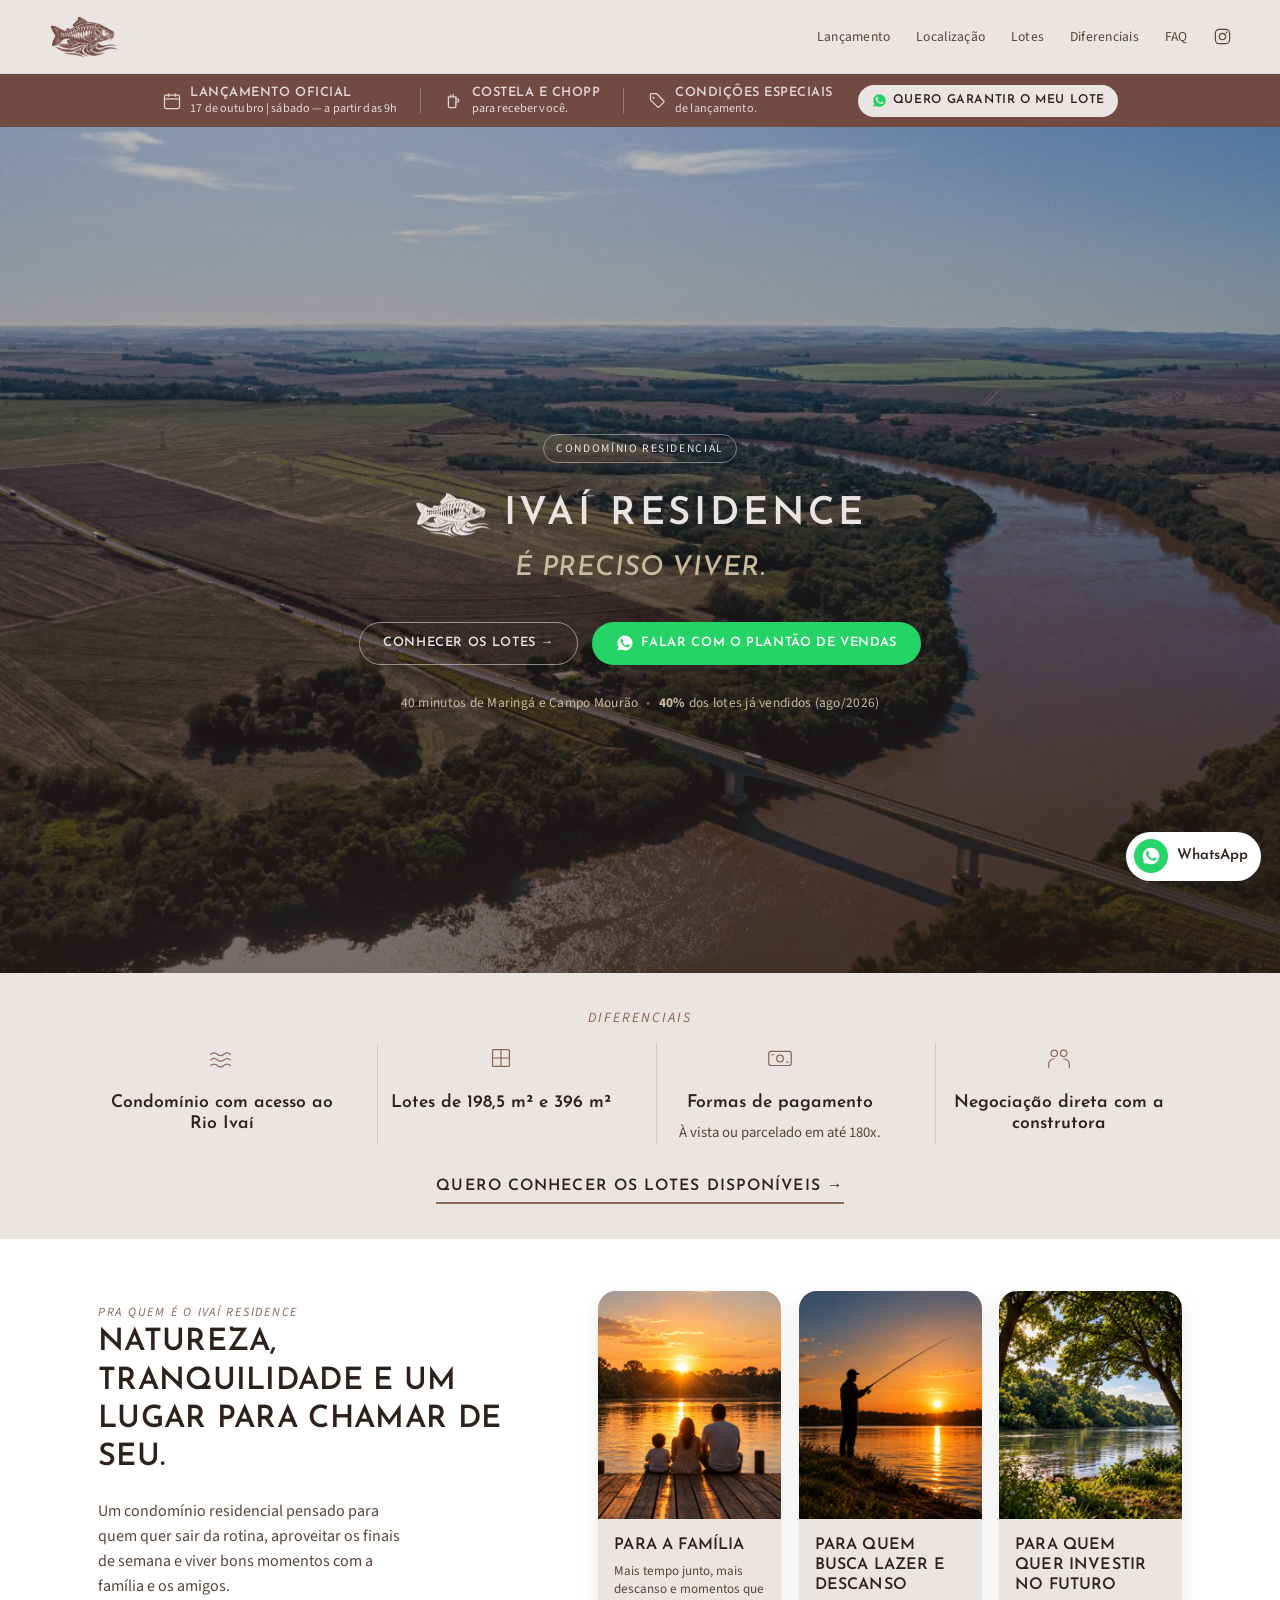
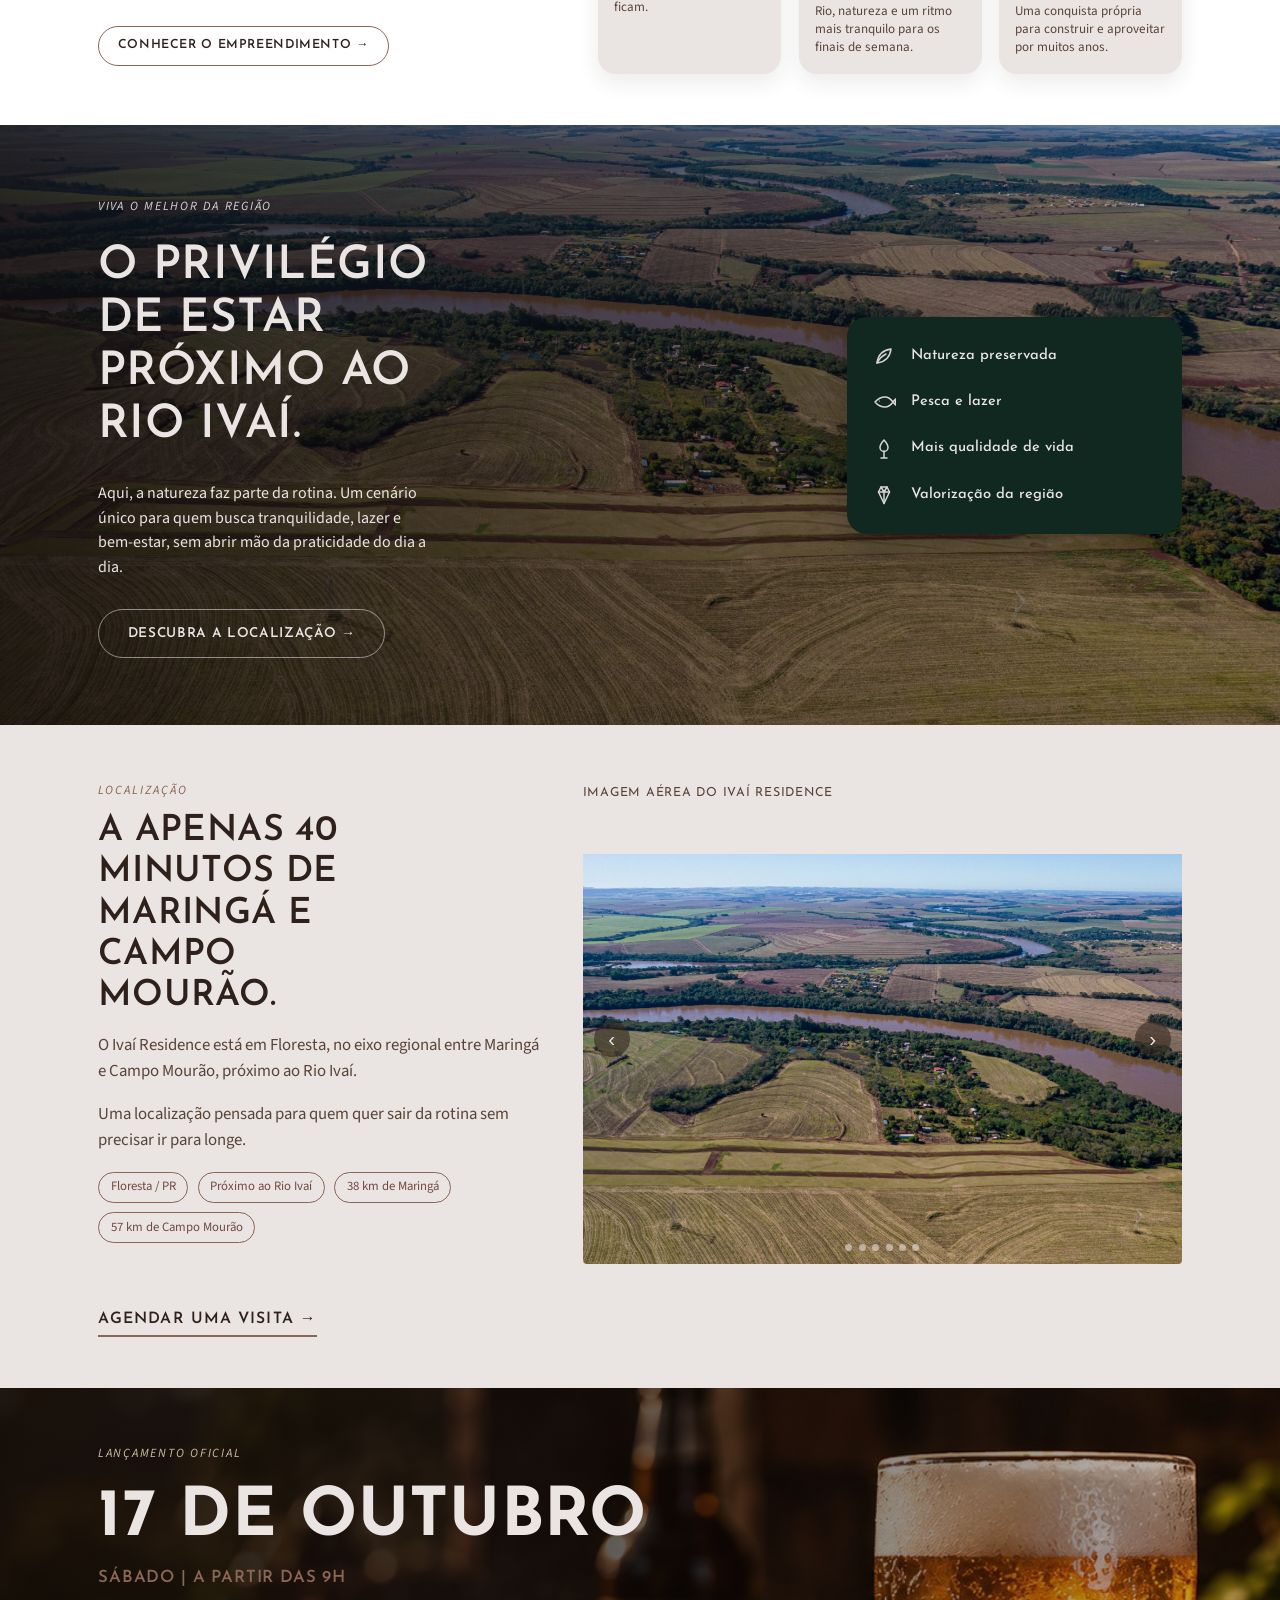
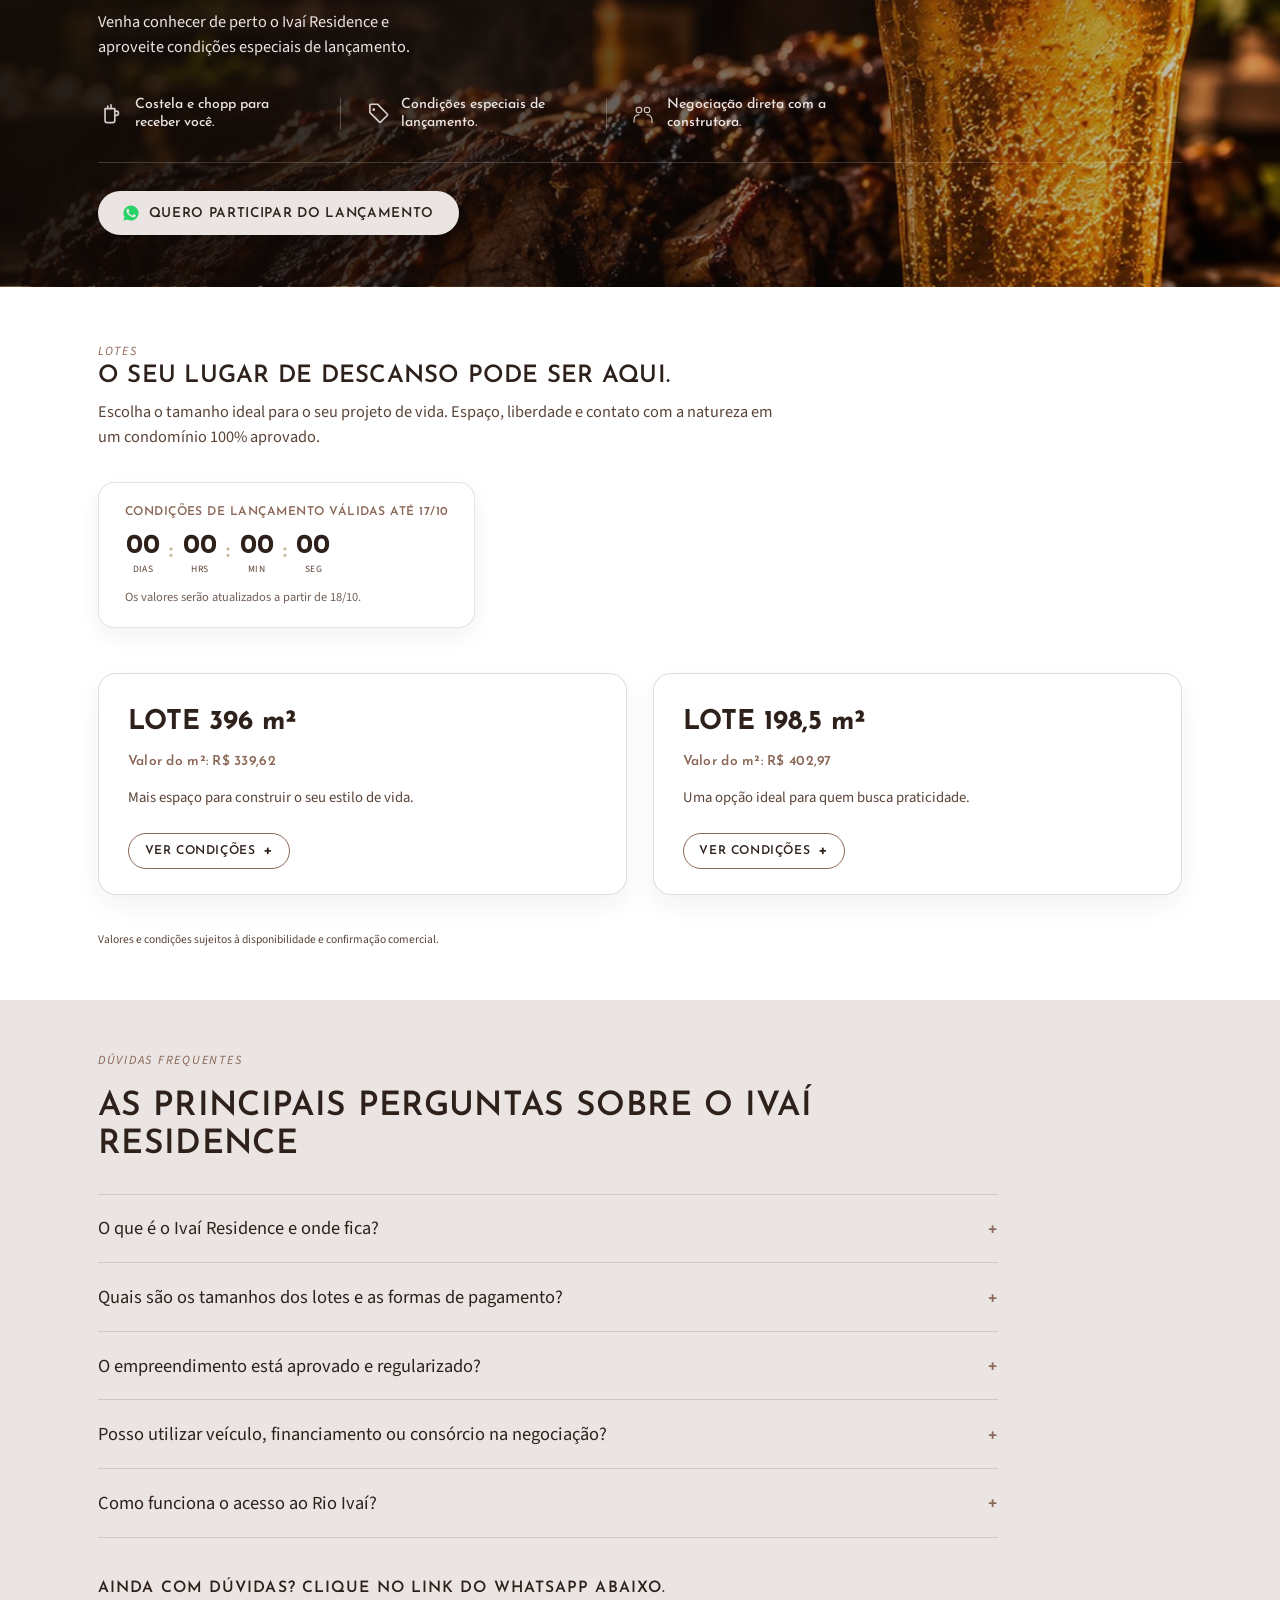
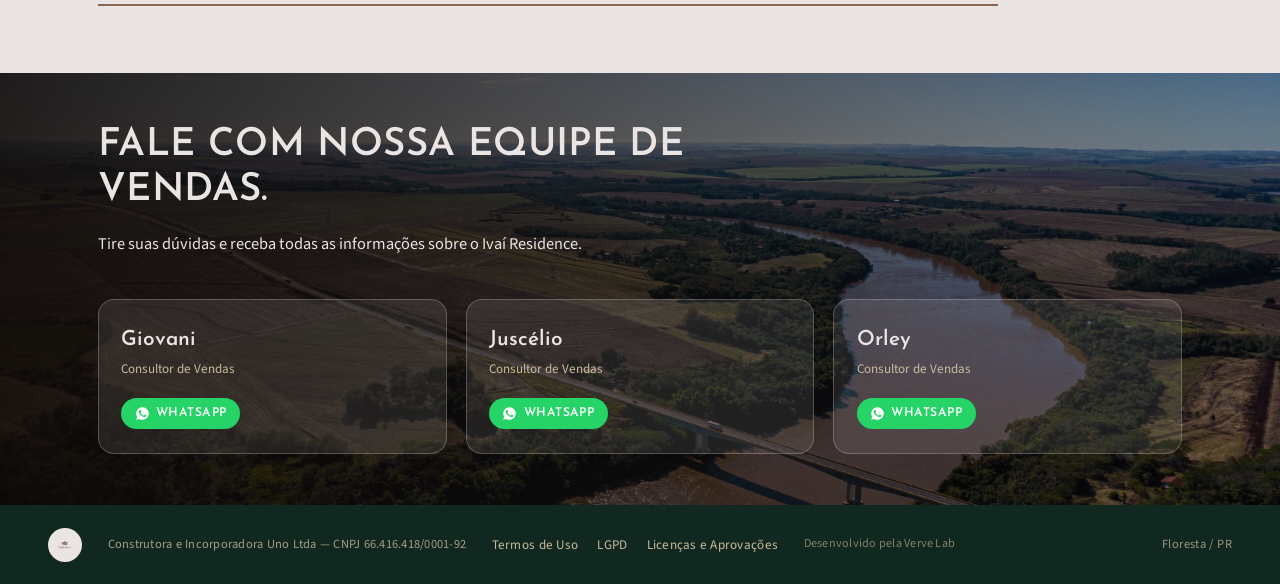
==== commit 917af7c7: "Update 396m² à vista price, add Valor do m² to both lot cards - À vista price for the 396m² lot: R$ " ====
--- a/index.html
+++ b/index.html
@@ -358,6 +358,7 @@
     <div class="lot-card-v2">
       <div class="lot-card-v2-top">
         <span class="lot-card-v2-size">LOTE 396 m²</span>
+        <span class="lot-card-v2-sqm">Valor do m²: R$ 339,62</span>
         <p class="lot-card-v2-tagline">Mais espaço para construir o seu estilo de vida.</p>
         <button class="lot-card-v2-toggle" type="button" aria-expanded="false">
           <span>Ver condições</span><span class="lot-card-v2-toggle-icon">+</span>
@@ -372,7 +373,7 @@
                 <button type="button" class="discount-badge">21% de desconto</button>
                 <div class="discount-tooltip" role="tooltip">
                   <strong>Condição especial de lançamento</strong>
-                  <p>Garanta seu lote por R$ 135.000 à vista ou em até 36 vezes sem juros.</p>
+                  <p>Garanta seu lote por R$ 134.489,52 à vista ou em até 36 vezes sem juros.</p>
                   <p>Uma economia de R$ 36.820.</p>
                   <p>Condição válida até 17/10, data do lançamento do Ivaí Residence.</p>
                   <p>Aproveite essa condição especial.</p>
@@ -380,8 +381,8 @@
               </span>
             </div>
             <div class="lot-option-row">
-              <strong class="lot-option-price">R$ 135.000,00</strong>
-              <a class="lot-option-btn-sm" href="https://wa.me/5544999126051?text=Ol%C3%A1!%20Tenho%20interesse%20no%20lote%20de%20396%20m%C2%B2%20do%20Iva%C3%AD%20Residence%2C%20no%20valor%20de%20R%24%20135.000%2C00%20%C3%A0%20vista.%20Gostaria%20de%20receber%20mais%20informa%C3%A7%C3%B5es." target="_blank" rel="noopener">Tenho interesse</a>
+              <strong class="lot-option-price">R$ 134.489,52</strong>
+              <a class="lot-option-btn-sm" href="https://wa.me/5544999126051?text=Ol%C3%A1!%20Tenho%20interesse%20no%20lote%20de%20396%20m%C2%B2%20do%20Iva%C3%AD%20Residence%2C%20no%20valor%20de%20R%24%20134.489%2C52%20%C3%A0%20vista.%20Gostaria%20de%20receber%20mais%20informa%C3%A7%C3%B5es." target="_blank" rel="noopener">Tenho interesse</a>
             </div>
           </div>
           <div class="lot-option">
@@ -392,7 +393,7 @@
                 <button type="button" class="discount-badge">21% de desconto</button>
                 <div class="discount-tooltip" role="tooltip">
                   <strong>Condição especial de lançamento</strong>
-                  <p>Garanta seu lote por R$ 135.000 à vista ou em até 36 vezes sem juros.</p>
+                  <p>Garanta seu lote por R$ 134.489,52 à vista ou em até 36 vezes sem juros.</p>
                   <p>Uma economia de R$ 36.820.</p>
                   <p>Condição válida até 17/10, data do lançamento do Ivaí Residence.</p>
                   <p>Aproveite essa condição especial.</p>
@@ -427,6 +428,7 @@
     <div class="lot-card-v2">
       <div class="lot-card-v2-top">
         <span class="lot-card-v2-size">LOTE 198,5 m²</span>
+        <span class="lot-card-v2-sqm">Valor do m²: R$ 402,97</span>
         <p class="lot-card-v2-tagline">Uma opção ideal para quem busca praticidade.</p>
         <button class="lot-card-v2-toggle" type="button" aria-expanded="false">
           <span>Ver condições</span><span class="lot-card-v2-toggle-icon">+</span>
--- a/styles.css
+++ b/styles.css
@@ -471,6 +471,10 @@
   display:block;font-family:var(--font-title);font-weight:700;
   font-size:1.7rem;color:var(--marrom-noturno);margin-bottom:.4rem;
 }
+.lot-card-v2-sqm{
+  display:block;font-family:var(--font-title);font-weight:600;
+  font-size:.86rem;letter-spacing:.02em;color:var(--terracota);margin-bottom:.9rem;
+}
 .lot-card-v2-tagline{color:var(--marrom-medio);font-size:.92rem;margin:0 0 1.5rem;}
 .lot-card-v2-toggle{
   display:inline-flex;align-items:center;gap:.6em;
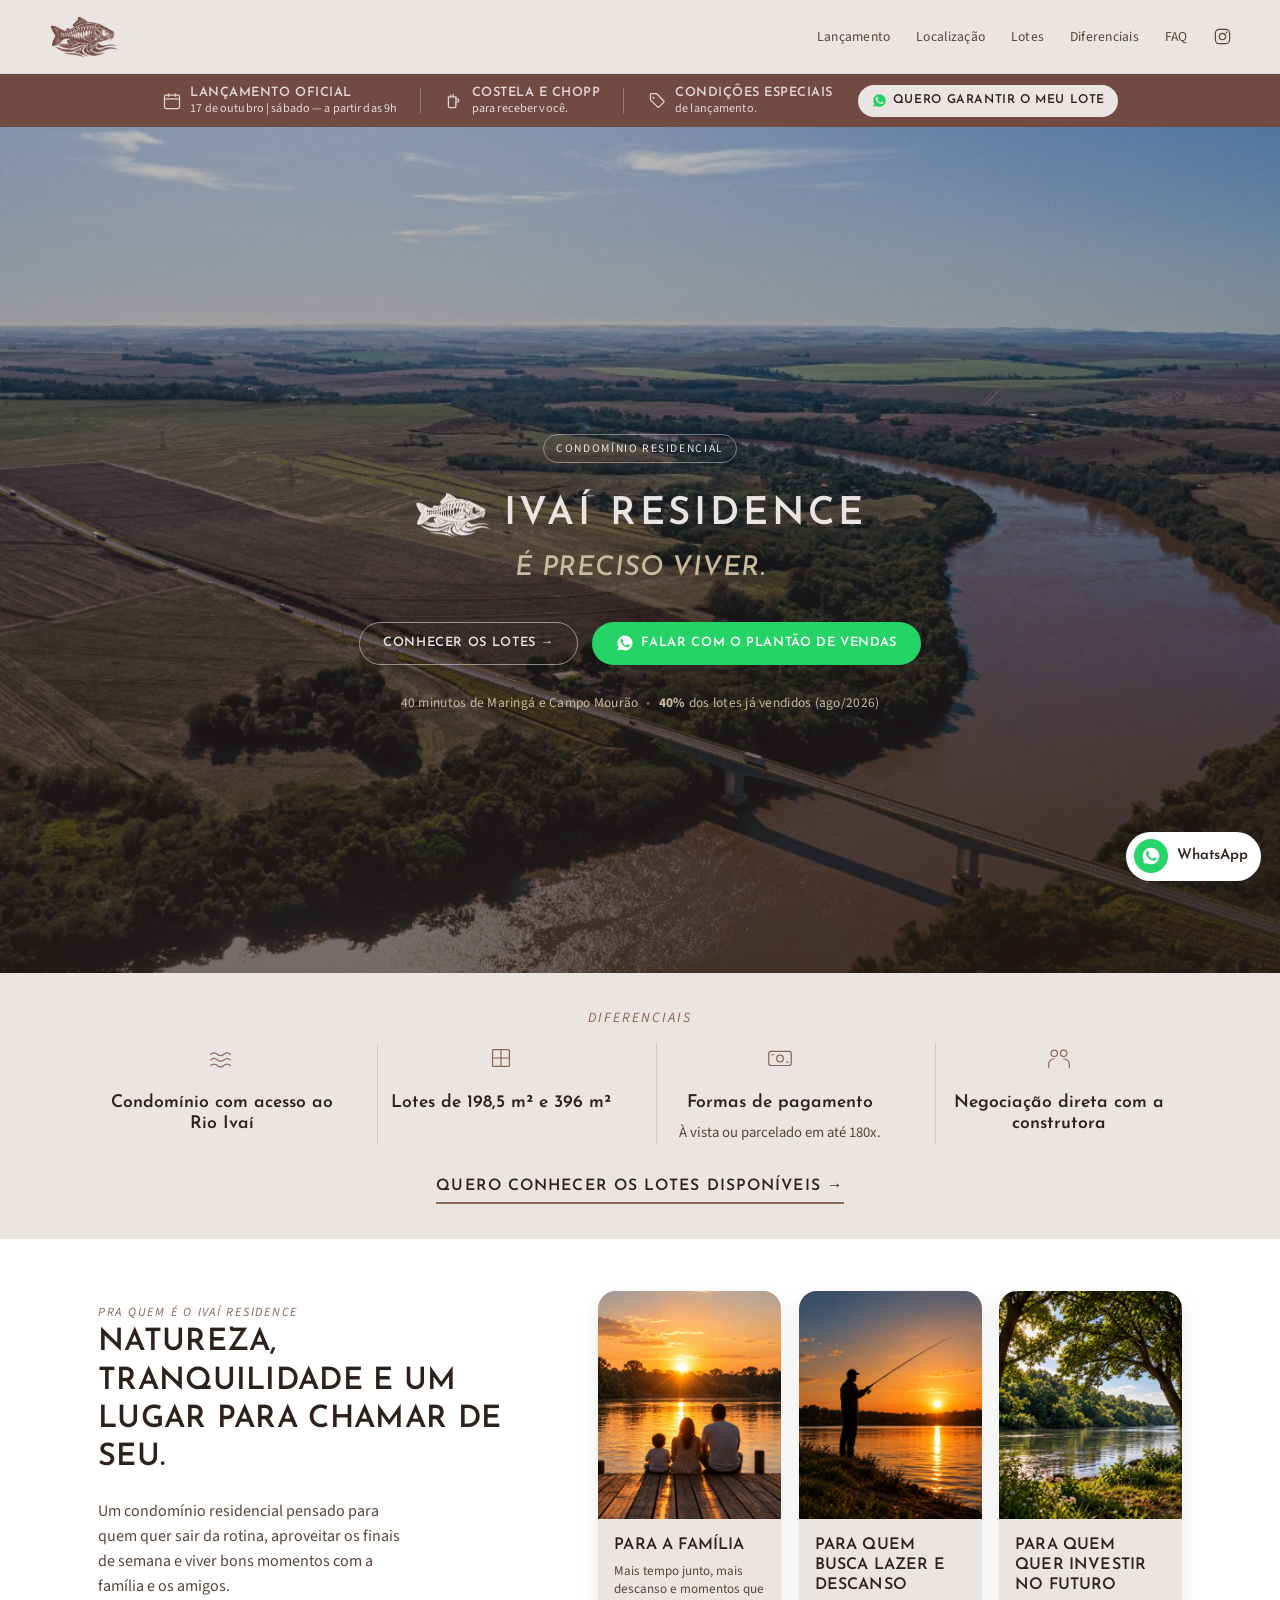
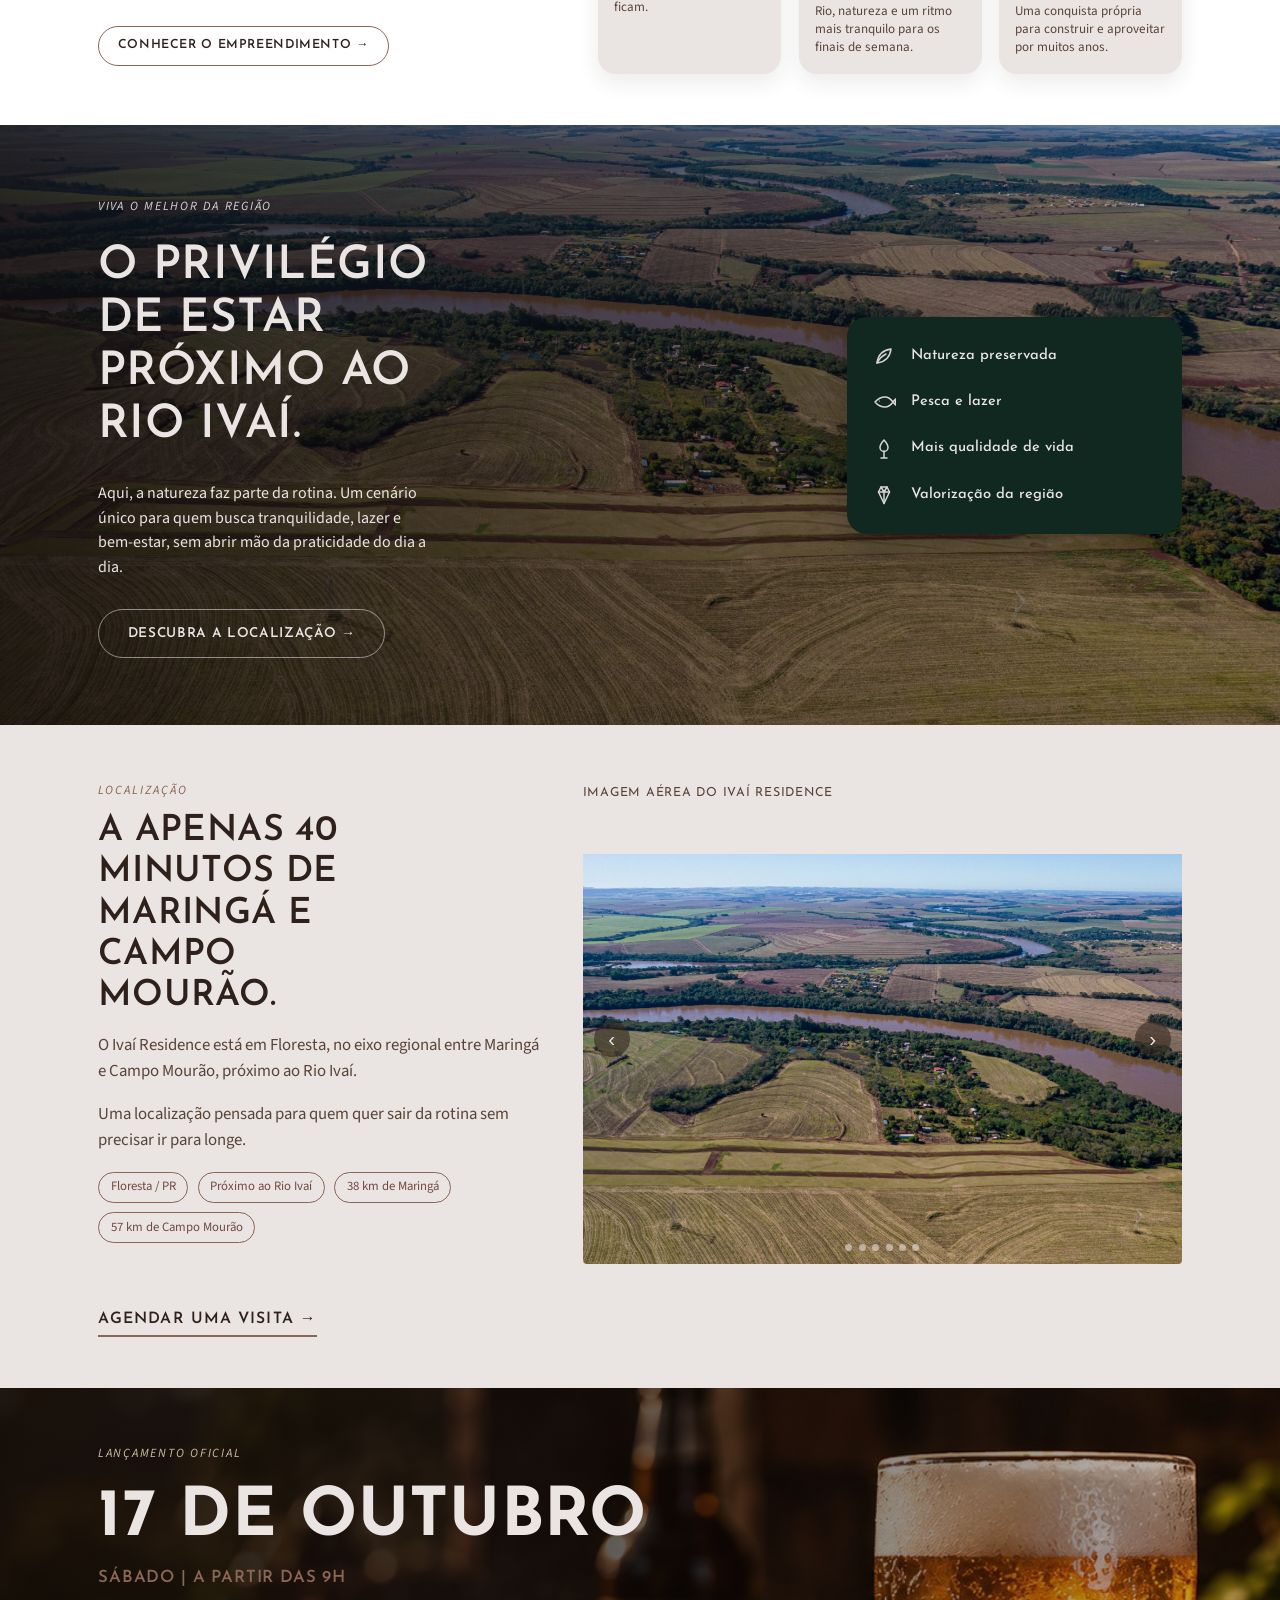
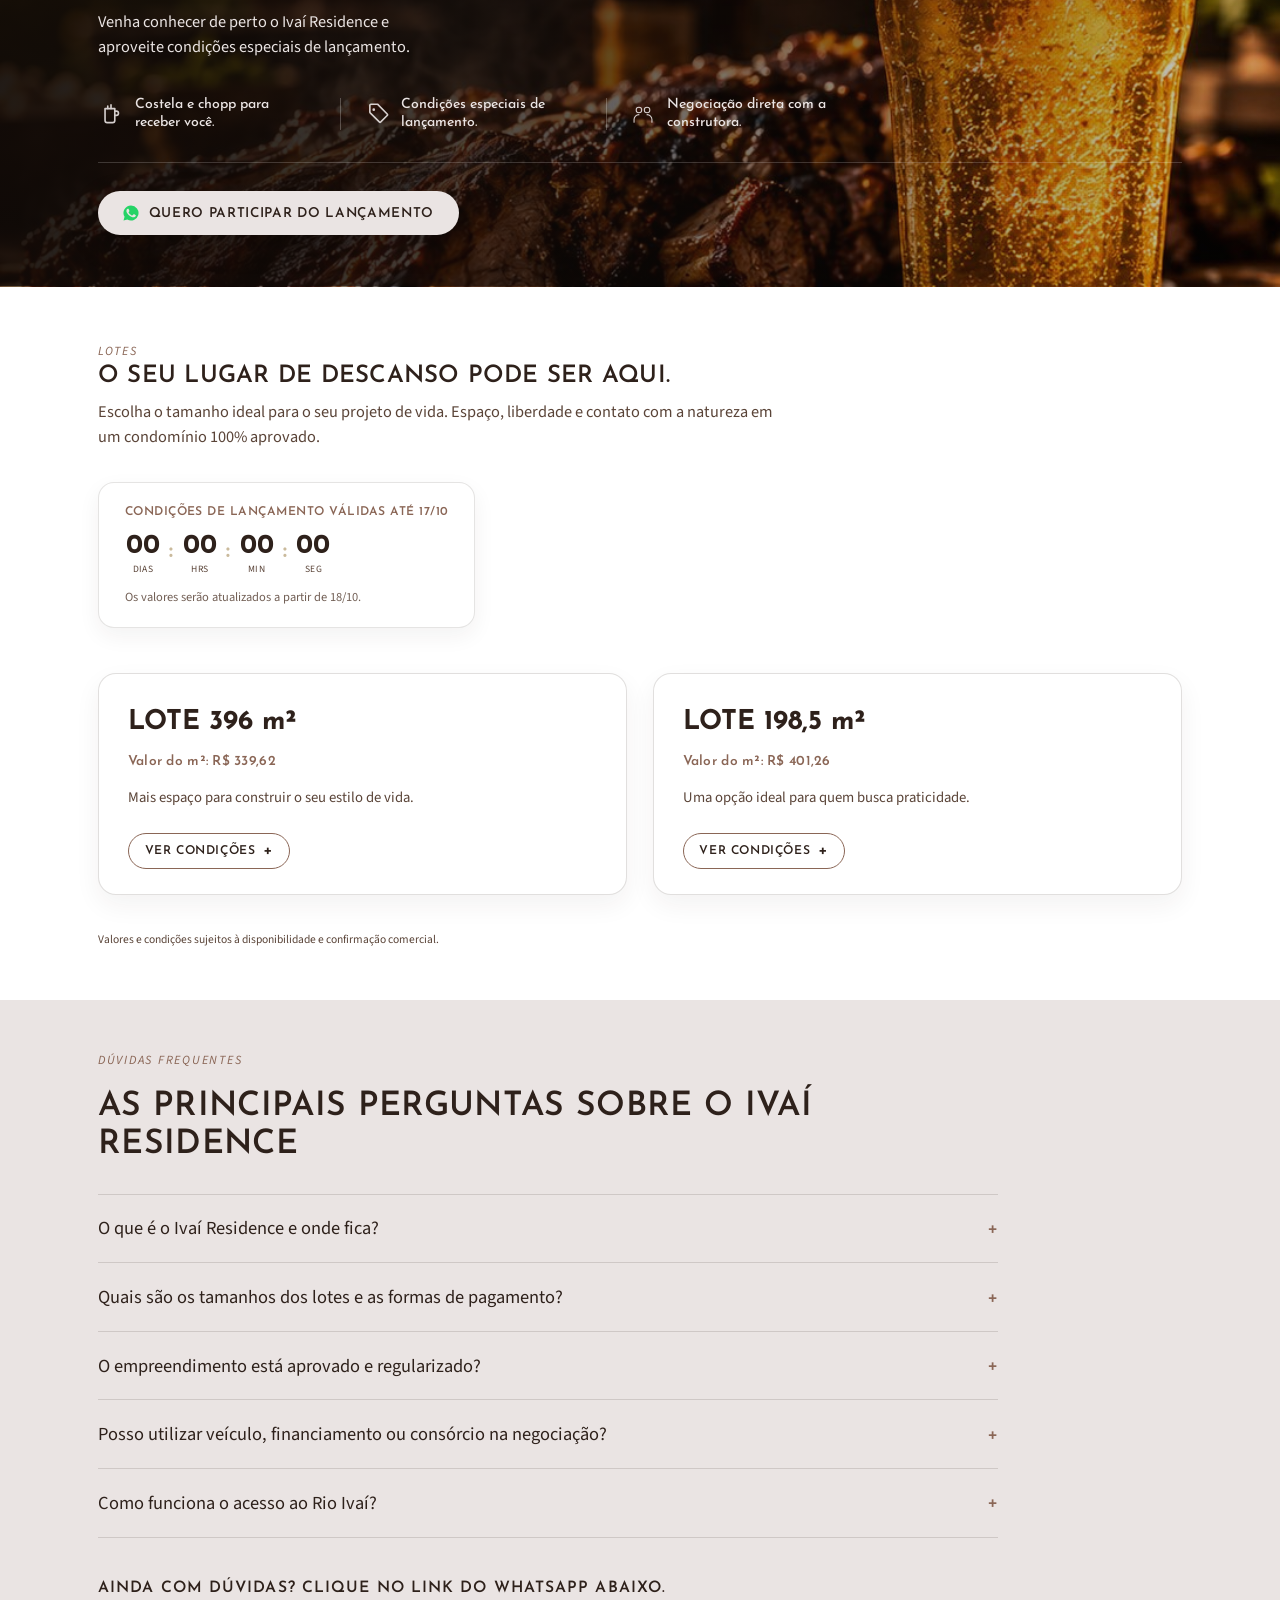
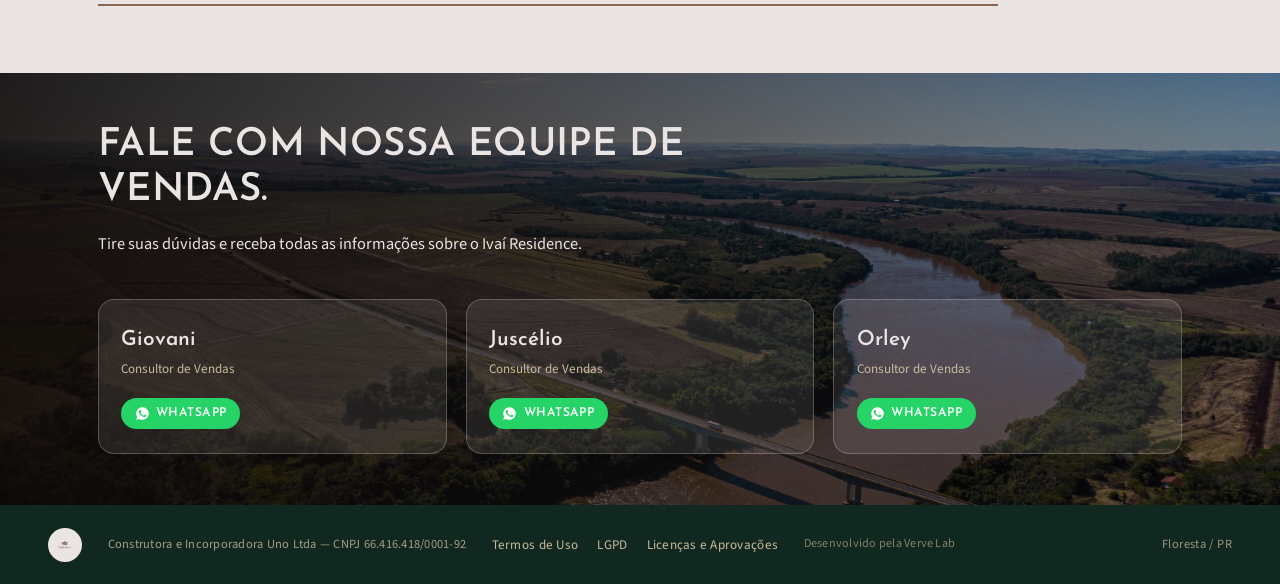
==== commit 35307eab: "Update 198,5m² lot pricing to the new table - À vista: R$ 79.990,00 -> R$ 79.750,00 - 180x installme" ====
--- a/index.html
+++ b/index.html
@@ -428,7 +428,7 @@
     <div class="lot-card-v2">
       <div class="lot-card-v2-top">
         <span class="lot-card-v2-size">LOTE 198,5 m²</span>
-        <span class="lot-card-v2-sqm">Valor do m²: R$ 402,97</span>
+        <span class="lot-card-v2-sqm">Valor do m²: R$ 401,26</span>
         <p class="lot-card-v2-tagline">Uma opção ideal para quem busca praticidade.</p>
         <button class="lot-card-v2-toggle" type="button" aria-expanded="false">
           <span>Ver condições</span><span class="lot-card-v2-toggle-icon">+</span>
@@ -439,8 +439,8 @@
           <div class="lot-option">
             <span class="lot-option-label">À vista</span>
             <div class="lot-option-row">
-              <strong class="lot-option-price">R$ 79.990,00</strong>
-              <a class="lot-option-btn-sm" href="https://wa.me/5544999126051?text=Ol%C3%A1!%20Tenho%20interesse%20no%20lote%20de%20198%2C5%20m%C2%B2%20do%20Iva%C3%AD%20Residence%2C%20no%20valor%20de%20R%24%2079.990%2C00%20%C3%A0%20vista.%20Gostaria%20de%20receber%20mais%20informa%C3%A7%C3%B5es." target="_blank" rel="noopener">Tenho interesse</a>
+              <strong class="lot-option-price">R$ 79.750,00</strong>
+              <a class="lot-option-btn-sm" href="https://wa.me/5544999126051?text=Ol%C3%A1!%20Tenho%20interesse%20no%20lote%20de%20198%2C5%20m%C2%B2%20do%20Iva%C3%AD%20Residence%2C%20no%20valor%20de%20R%24%2079.750%2C00%20%C3%A0%20vista.%20Gostaria%20de%20receber%20mais%20informa%C3%A7%C3%B5es." target="_blank" rel="noopener">Tenho interesse</a>
             </div>
           </div>
           <div class="lot-option">
@@ -457,8 +457,8 @@
           <div class="lot-option">
             <span class="lot-option-label">Parcelado — Ivaí Residence I</span>
             <div class="lot-option-row">
-              <strong class="lot-option-installment">Entrada* + 180x de R$ 522,22<span class="lot-option-unit">/mês**</span></strong>
-              <a class="lot-option-btn-sm" href="https://wa.me/5544999126051?text=Ol%C3%A1!%20Tenho%20interesse%20no%20lote%20de%20198%2C5%20m%C2%B2%20do%20Iva%C3%AD%20Residence%2C%20com%20entrada%20m%C3%ADnima%20de%20R%24%206.000%2C00%20e%20parcelas%20a%20partir%20de%20R%24%20522%2C22%2C%20em%20at%C3%A9%20180x.%20Gostaria%20de%20receber%20mais%20informa%C3%A7%C3%B5es." target="_blank" rel="noopener">Tenho interesse</a>
+              <strong class="lot-option-installment">Entrada* + 180x de R$ 523,23<span class="lot-option-unit">/mês**</span></strong>
+              <a class="lot-option-btn-sm" href="https://wa.me/5544999126051?text=Ol%C3%A1!%20Tenho%20interesse%20no%20lote%20de%20198%2C5%20m%C2%B2%20do%20Iva%C3%AD%20Residence%2C%20com%20entrada%20m%C3%ADnima%20de%20R%24%206.000%2C00%20e%20parcelas%20a%20partir%20de%20R%24%20523%2C23%2C%20em%20at%C3%A9%20180x.%20Gostaria%20de%20receber%20mais%20informa%C3%A7%C3%B5es." target="_blank" rel="noopener">Tenho interesse</a>
             </div>
             <p class="lot-option-fine">*Entrada mínima de R$ 6.000,00</p>
             <p class="lot-option-fine">**Parcelas reajustadas anualmente pelo IGPM/IPCA.</p>
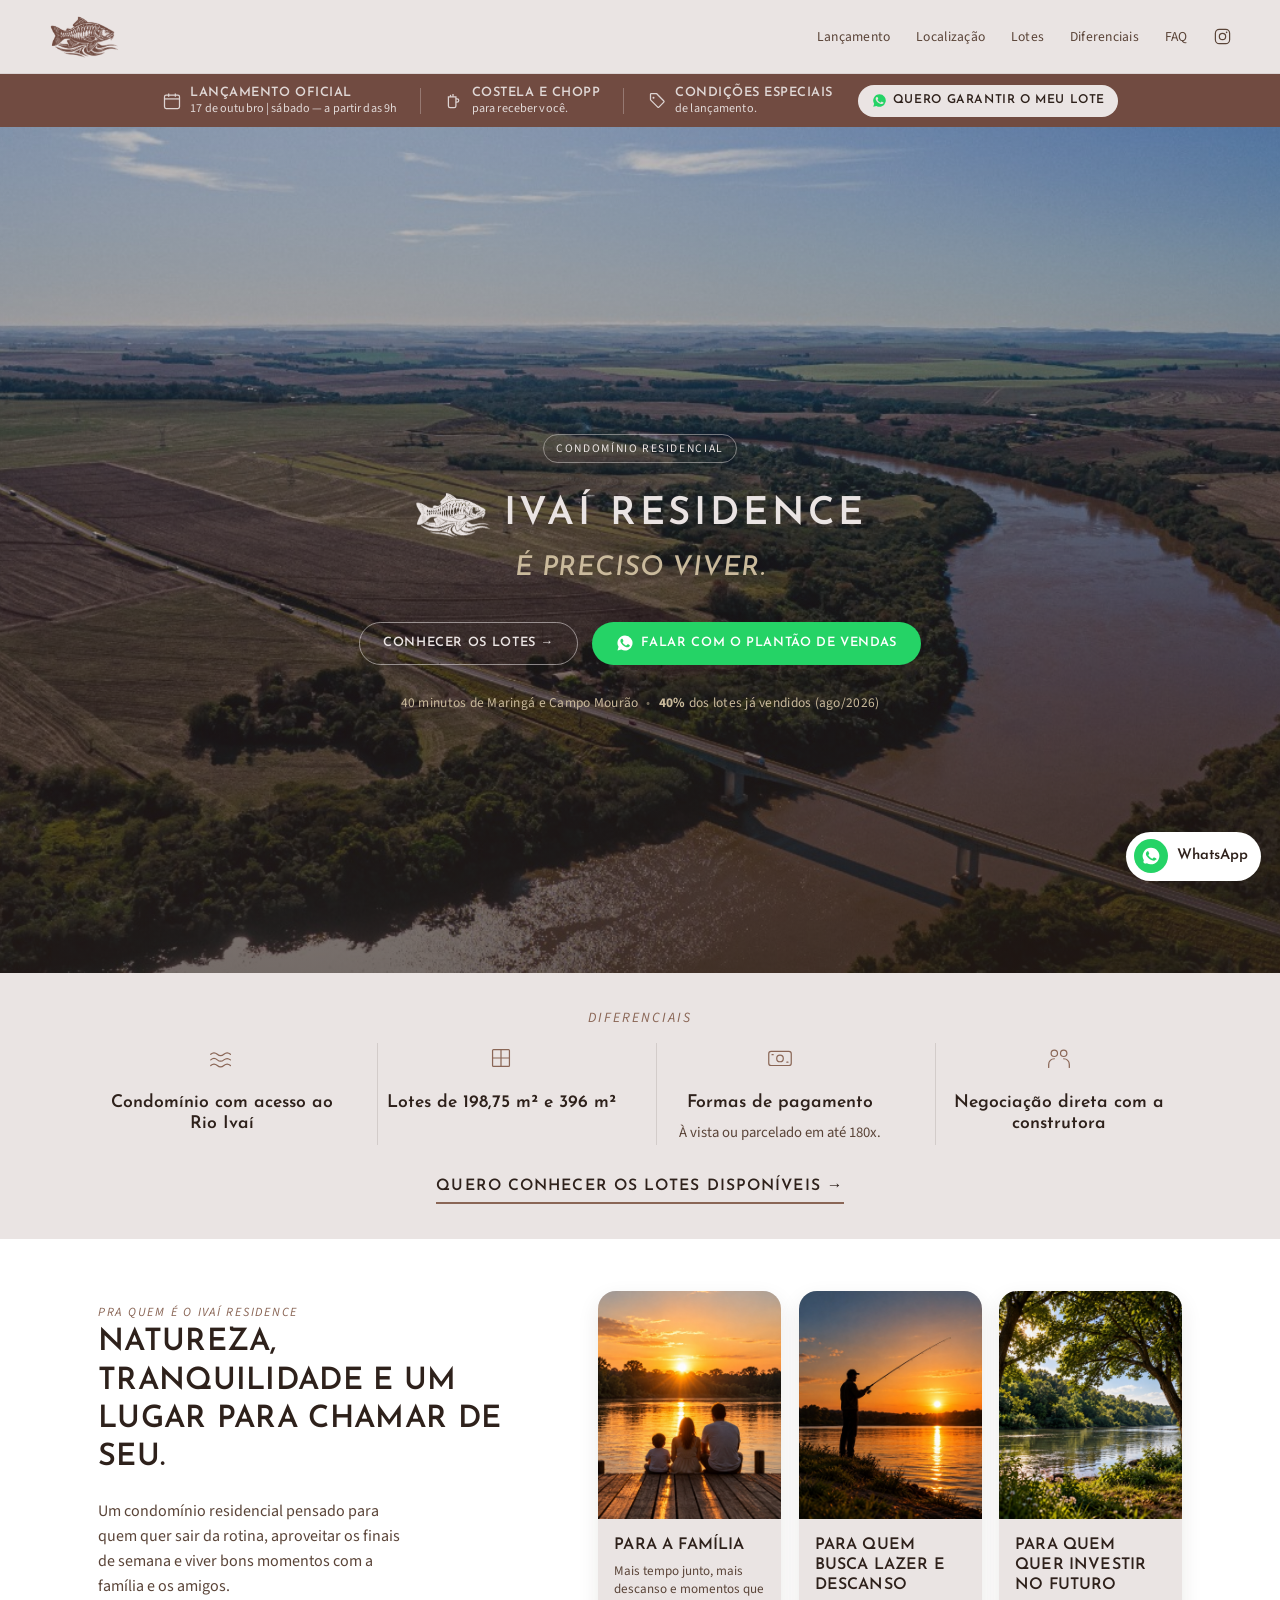
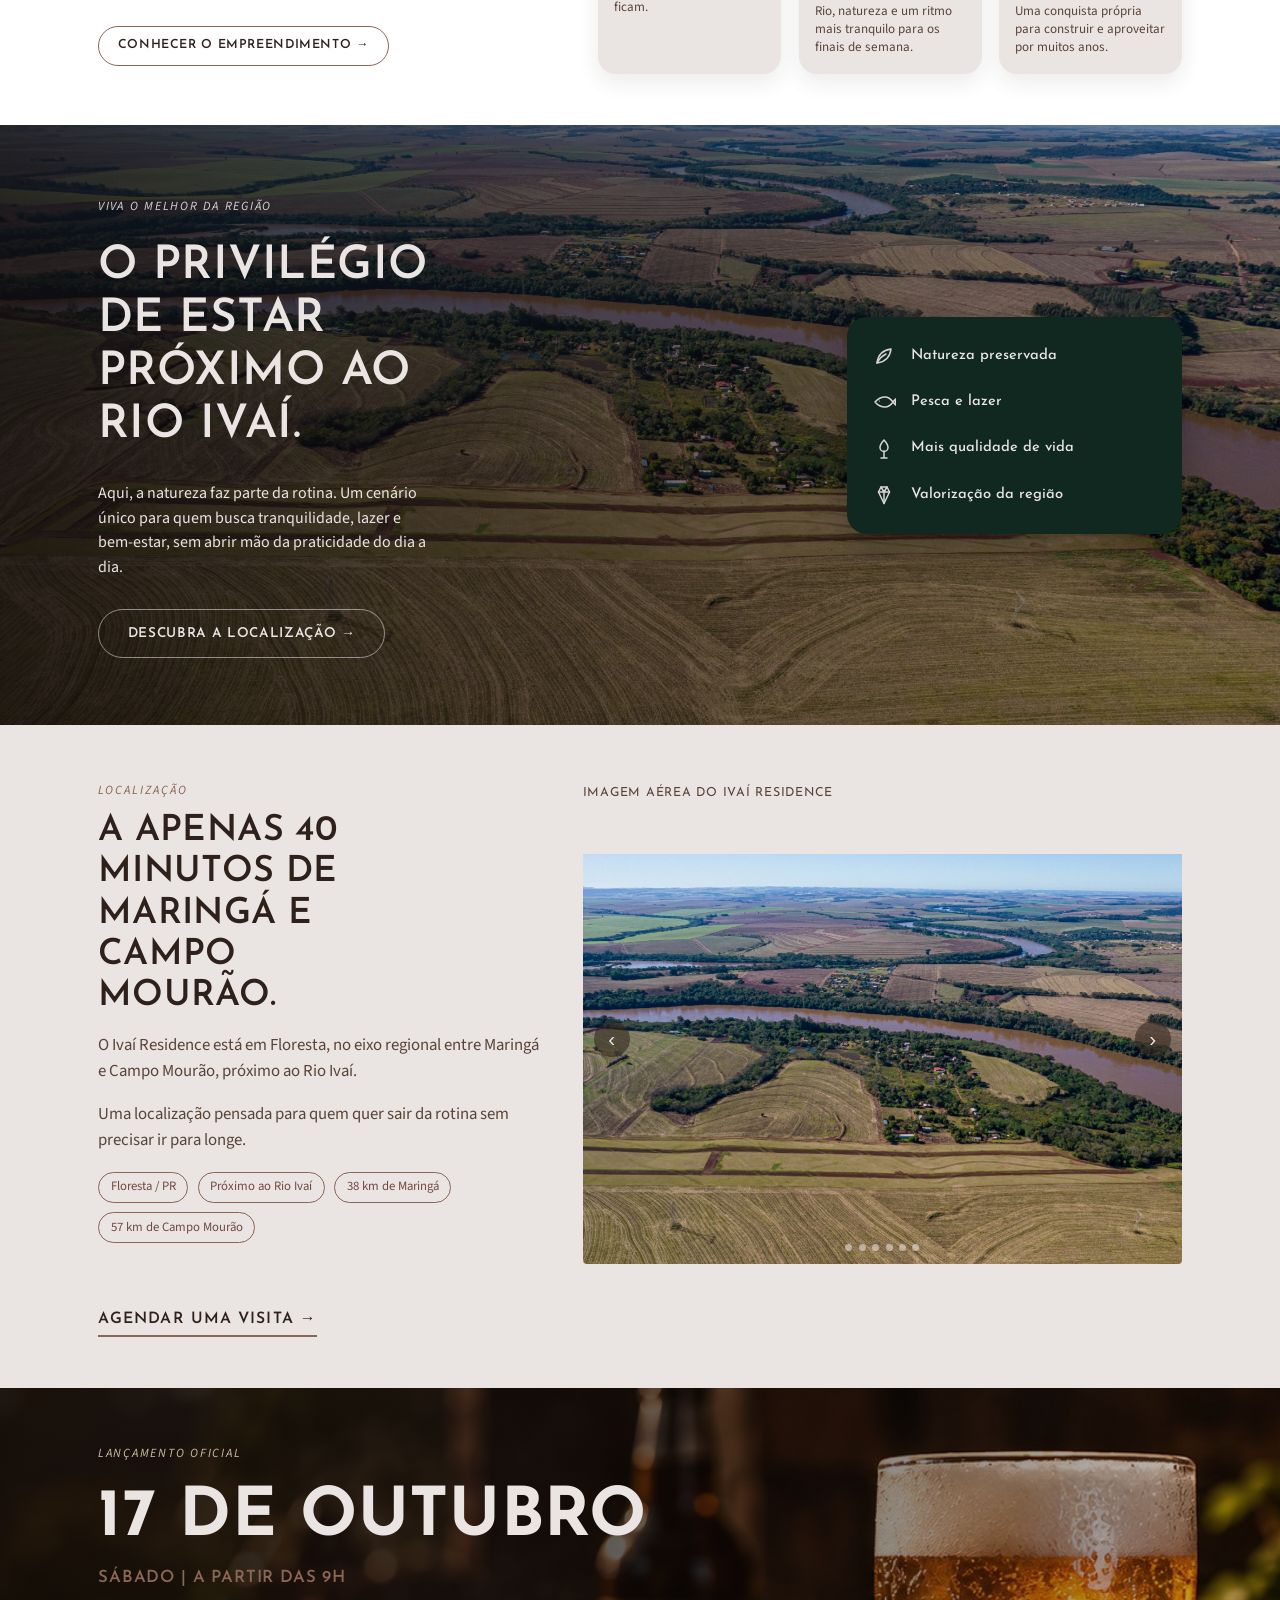
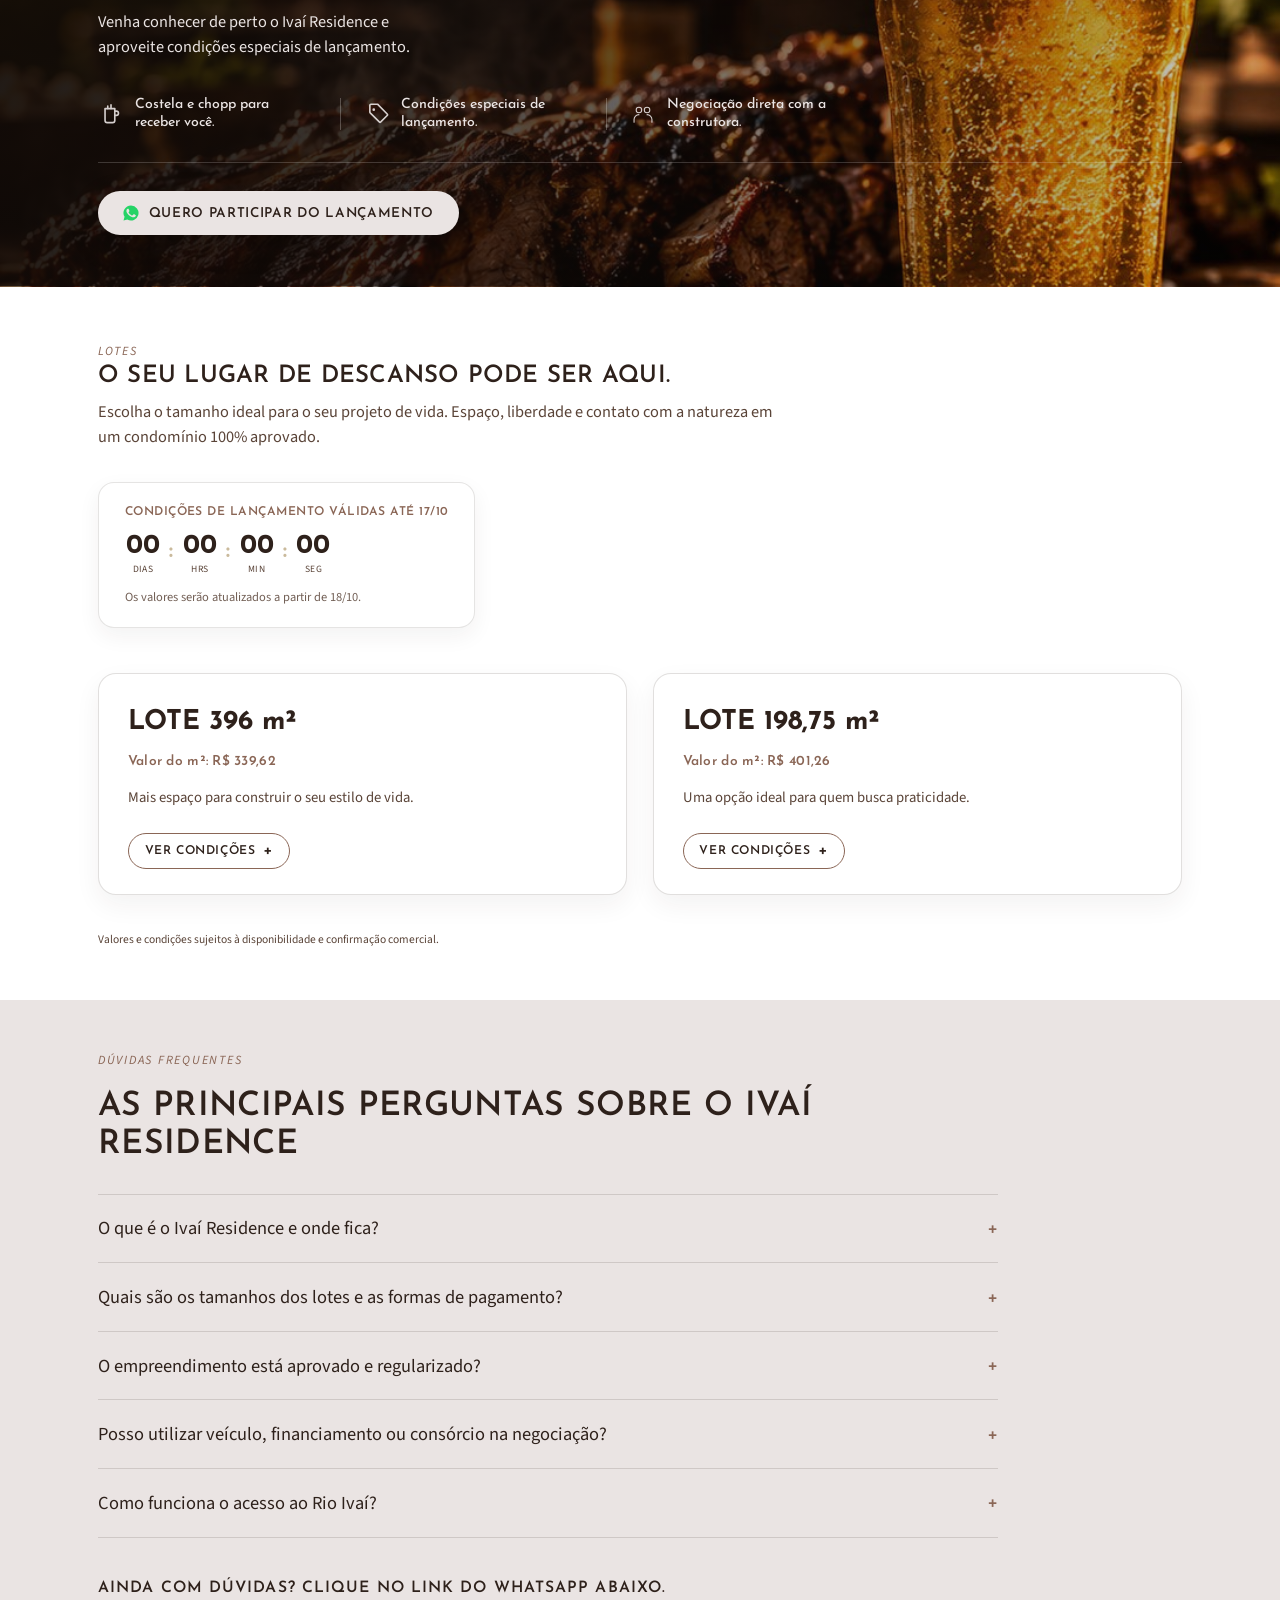
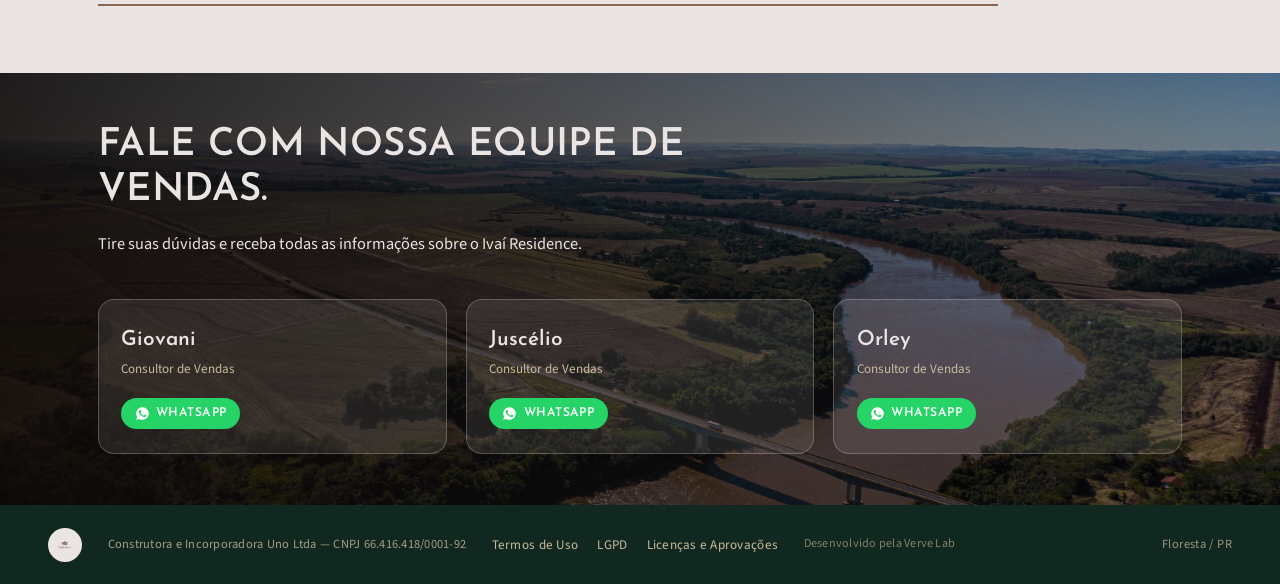
==== commit 62f09dca: "Rename 198,5m² lot to 198,75m², update both 36x installments - Every "198,5" reference across the pa" ====
--- a/index.html
+++ b/index.html
@@ -34,7 +34,7 @@
 <!-- End Meta Pixel Code -->
 <meta name="viewport" content="width=device-width,initial-scale=1">
 <title>Ivaí Residence | Lotes à beira do Rio Ivaí em Floresta, PR — a 40 min de Maringá</title>
-<meta name="description" content="Condomínio residencial com lotes de 198,5 m² e 396 m² próximo ao Rio Ivaí, em Floresta-PR, a 40 min de Maringá. Escritura individual, 100% aprovado, financiamento próprio. Agende sua visita.">
+<meta name="description" content="Condomínio residencial com lotes de 198,75 m² e 396 m² próximo ao Rio Ivaí, em Floresta-PR, a 40 min de Maringá. Escritura individual, 100% aprovado, financiamento próprio. Agende sua visita.">
 <meta name="keywords" content="lotes Floresta PR, condomínio residencial Rio Ivaí, lotes próximos a Maringá, lote à beira rio Paraná, Ivaí Residence, financiamento próprio de lote, condomínio fechado Floresta Paraná">
 <link rel="canonical" href="https://www.ivairesidence.com.br/">
 <meta name="theme-color" content="#2E211B">
@@ -43,12 +43,12 @@
 <meta property="og:locale" content="pt_BR">
 <meta property="og:site_name" content="Ivaí Residence">
 <meta property="og:title" content="Ivaí Residence | Lotes à beira do Rio Ivaí em Floresta, PR">
-<meta property="og:description" content="Condomínio residencial próximo ao Rio Ivaí, a 40 min de Maringá. Lotes de 198,5 m² e 396 m², escritura individual, 100% aprovado, financiamento próprio.">
+<meta property="og:description" content="Condomínio residencial próximo ao Rio Ivaí, a 40 min de Maringá. Lotes de 198,75 m² e 396 m², escritura individual, 100% aprovado, financiamento próprio.">
 <meta property="og:image" content="https://www.ivairesidence.com.br/assets/hero.jpg">
 <meta property="og:url" content="https://www.ivairesidence.com.br/">
 <meta name="twitter:card" content="summary_large_image">
 <meta name="twitter:title" content="Ivaí Residence | Lotes à beira do Rio Ivaí em Floresta, PR">
-<meta name="twitter:description" content="A 40 min de Maringá. Lotes de 198,5 m² e 396 m², escritura individual, 100% aprovado, financiamento próprio.">
+<meta name="twitter:description" content="A 40 min de Maringá. Lotes de 198,75 m² e 396 m², escritura individual, 100% aprovado, financiamento próprio.">
 <meta name="twitter:image" content="https://www.ivairesidence.com.br/assets/hero.jpg">
 
 <link rel="preconnect" href="https://fonts.googleapis.com">
@@ -180,7 +180,7 @@
         <rect x="7" y="7" width="18" height="18" rx="1"/>
         <path d="M7 16h18M16 7v18"/>
       </svg>
-      <h3>Lotes de 198,5 m² e 396 m²</h3>
+      <h3>Lotes de 198,75 m² e 396 m²</h3>
     </article>
     <article>
       <svg class="a-icon" viewBox="0 0 32 32" fill="none" stroke="currentColor" stroke-width="1.3" stroke-linecap="round" stroke-linejoin="round">
@@ -401,8 +401,8 @@
               </span>
             </div>
             <div class="lot-option-row">
-              <strong class="lot-option-installment">Entrada* + 36x de R$ 3.508,33<span class="lot-option-unit">/mês</span></strong>
-              <a class="lot-option-btn-sm" href="https://wa.me/5544999126051?text=Ol%C3%A1!%20Tenho%20interesse%20no%20lote%20de%20396%20m%C2%B2%20do%20Iva%C3%AD%20Residence%2C%20com%20entrada%20de%20R%24%208.700%2C00%20e%2036%20parcelas%20de%20R%24%203.508%2C33.%20Gostaria%20de%20receber%20mais%20informa%C3%A7%C3%B5es." target="_blank" rel="noopener">Tenho interesse</a>
+              <strong class="lot-option-installment">Entrada* + 36x de R$ 3.494,15<span class="lot-option-unit">/mês</span></strong>
+              <a class="lot-option-btn-sm" href="https://wa.me/5544999126051?text=Ol%C3%A1!%20Tenho%20interesse%20no%20lote%20de%20396%20m%C2%B2%20do%20Iva%C3%AD%20Residence%2C%20com%20entrada%20de%20R%24%208.700%2C00%20e%2036%20parcelas%20de%20R%24%203.494%2C15.%20Gostaria%20de%20receber%20mais%20informa%C3%A7%C3%B5es." target="_blank" rel="noopener">Tenho interesse</a>
             </div>
             <p class="lot-option-fine">*Entrada mínima de R$ 8.700,00</p>
           </div>
@@ -427,7 +427,7 @@
 
     <div class="lot-card-v2">
       <div class="lot-card-v2-top">
-        <span class="lot-card-v2-size">LOTE 198,5 m²</span>
+        <span class="lot-card-v2-size">LOTE 198,75 m²</span>
         <span class="lot-card-v2-sqm">Valor do m²: R$ 401,26</span>
         <p class="lot-card-v2-tagline">Uma opção ideal para quem busca praticidade.</p>
         <button class="lot-card-v2-toggle" type="button" aria-expanded="false">
@@ -440,7 +440,7 @@
             <span class="lot-option-label">À vista</span>
             <div class="lot-option-row">
               <strong class="lot-option-price">R$ 79.750,00</strong>
-              <a class="lot-option-btn-sm" href="https://wa.me/5544999126051?text=Ol%C3%A1!%20Tenho%20interesse%20no%20lote%20de%20198%2C5%20m%C2%B2%20do%20Iva%C3%AD%20Residence%2C%20no%20valor%20de%20R%24%2079.750%2C00%20%C3%A0%20vista.%20Gostaria%20de%20receber%20mais%20informa%C3%A7%C3%B5es." target="_blank" rel="noopener">Tenho interesse</a>
+              <a class="lot-option-btn-sm" href="https://wa.me/5544999126051?text=Ol%C3%A1!%20Tenho%20interesse%20no%20lote%20de%20198%2C75%20m%C2%B2%20do%20Iva%C3%AD%20Residence%2C%20no%20valor%20de%20R%24%2079.750%2C00%20%C3%A0%20vista.%20Gostaria%20de%20receber%20mais%20informa%C3%A7%C3%B5es." target="_blank" rel="noopener">Tenho interesse</a>
             </div>
           </div>
           <div class="lot-option">
@@ -449,8 +449,8 @@
               <span class="lot-option-badge">Sem juros</span>
             </div>
             <div class="lot-option-row">
-              <strong class="lot-option-installment">Entrada* + 36x de R$ 2.055,27<span class="lot-option-unit">/mês</span></strong>
-              <a class="lot-option-btn-sm" href="https://wa.me/5544999126051?text=Ol%C3%A1!%20Tenho%20interesse%20no%20lote%20de%20198%2C5%20m%C2%B2%20do%20Iva%C3%AD%20Residence%2C%20com%20entrada%20de%20R%24%206.000%2C00%20e%2036%20parcelas%20de%20R%24%202.055%2C27.%20Gostaria%20de%20receber%20mais%20informa%C3%A7%C3%B5es." target="_blank" rel="noopener">Tenho interesse</a>
+              <strong class="lot-option-installment">Entrada* + 36x de R$ 2.048,61<span class="lot-option-unit">/mês</span></strong>
+              <a class="lot-option-btn-sm" href="https://wa.me/5544999126051?text=Ol%C3%A1!%20Tenho%20interesse%20no%20lote%20de%20198%2C75%20m%C2%B2%20do%20Iva%C3%AD%20Residence%2C%20com%20entrada%20de%20R%24%206.000%2C00%20e%2036%20parcelas%20de%20R%24%202.048%2C61.%20Gostaria%20de%20receber%20mais%20informa%C3%A7%C3%B5es." target="_blank" rel="noopener">Tenho interesse</a>
             </div>
             <p class="lot-option-fine">*Entrada mínima de R$ 6.000,00</p>
           </div>
@@ -458,7 +458,7 @@
             <span class="lot-option-label">Parcelado — Ivaí Residence I</span>
             <div class="lot-option-row">
               <strong class="lot-option-installment">Entrada* + 180x de R$ 523,23<span class="lot-option-unit">/mês**</span></strong>
-              <a class="lot-option-btn-sm" href="https://wa.me/5544999126051?text=Ol%C3%A1!%20Tenho%20interesse%20no%20lote%20de%20198%2C5%20m%C2%B2%20do%20Iva%C3%AD%20Residence%2C%20com%20entrada%20m%C3%ADnima%20de%20R%24%206.000%2C00%20e%20parcelas%20a%20partir%20de%20R%24%20523%2C23%2C%20em%20at%C3%A9%20180x.%20Gostaria%20de%20receber%20mais%20informa%C3%A7%C3%B5es." target="_blank" rel="noopener">Tenho interesse</a>
+              <a class="lot-option-btn-sm" href="https://wa.me/5544999126051?text=Ol%C3%A1!%20Tenho%20interesse%20no%20lote%20de%20198%2C75%20m%C2%B2%20do%20Iva%C3%AD%20Residence%2C%20com%20entrada%20m%C3%ADnima%20de%20R%24%206.000%2C00%20e%20parcelas%20a%20partir%20de%20R%24%20523%2C23%2C%20em%20at%C3%A9%20180x.%20Gostaria%20de%20receber%20mais%20informa%C3%A7%C3%B5es." target="_blank" rel="noopener">Tenho interesse</a>
             </div>
             <p class="lot-option-fine">*Entrada mínima de R$ 6.000,00</p>
             <p class="lot-option-fine">**Parcelas reajustadas anualmente pelo IGPM/IPCA.</p>
@@ -490,7 +490,7 @@
     </div>
     <div class="faq-item">
       <button class="faq-q">Quais são os tamanhos dos lotes e as formas de pagamento? <span>+</span></button>
-      <div class="faq-a"><p>O empreendimento possui lotes de 198,5 m² e 396 m², com opções de pagamento à vista ou parcelado em até 180 vezes. Consulte o plantão para conhecer as condições disponíveis para cada lote.</p></div>
+      <div class="faq-a"><p>O empreendimento possui lotes de 198,75 m² e 396 m², com opções de pagamento à vista ou parcelado em até 180 vezes. Consulte o plantão para conhecer as condições disponíveis para cada lote.</p></div>
     </div>
     <div class="faq-item">
       <button class="faq-q">O empreendimento está aprovado e regularizado? <span>+</span></button>
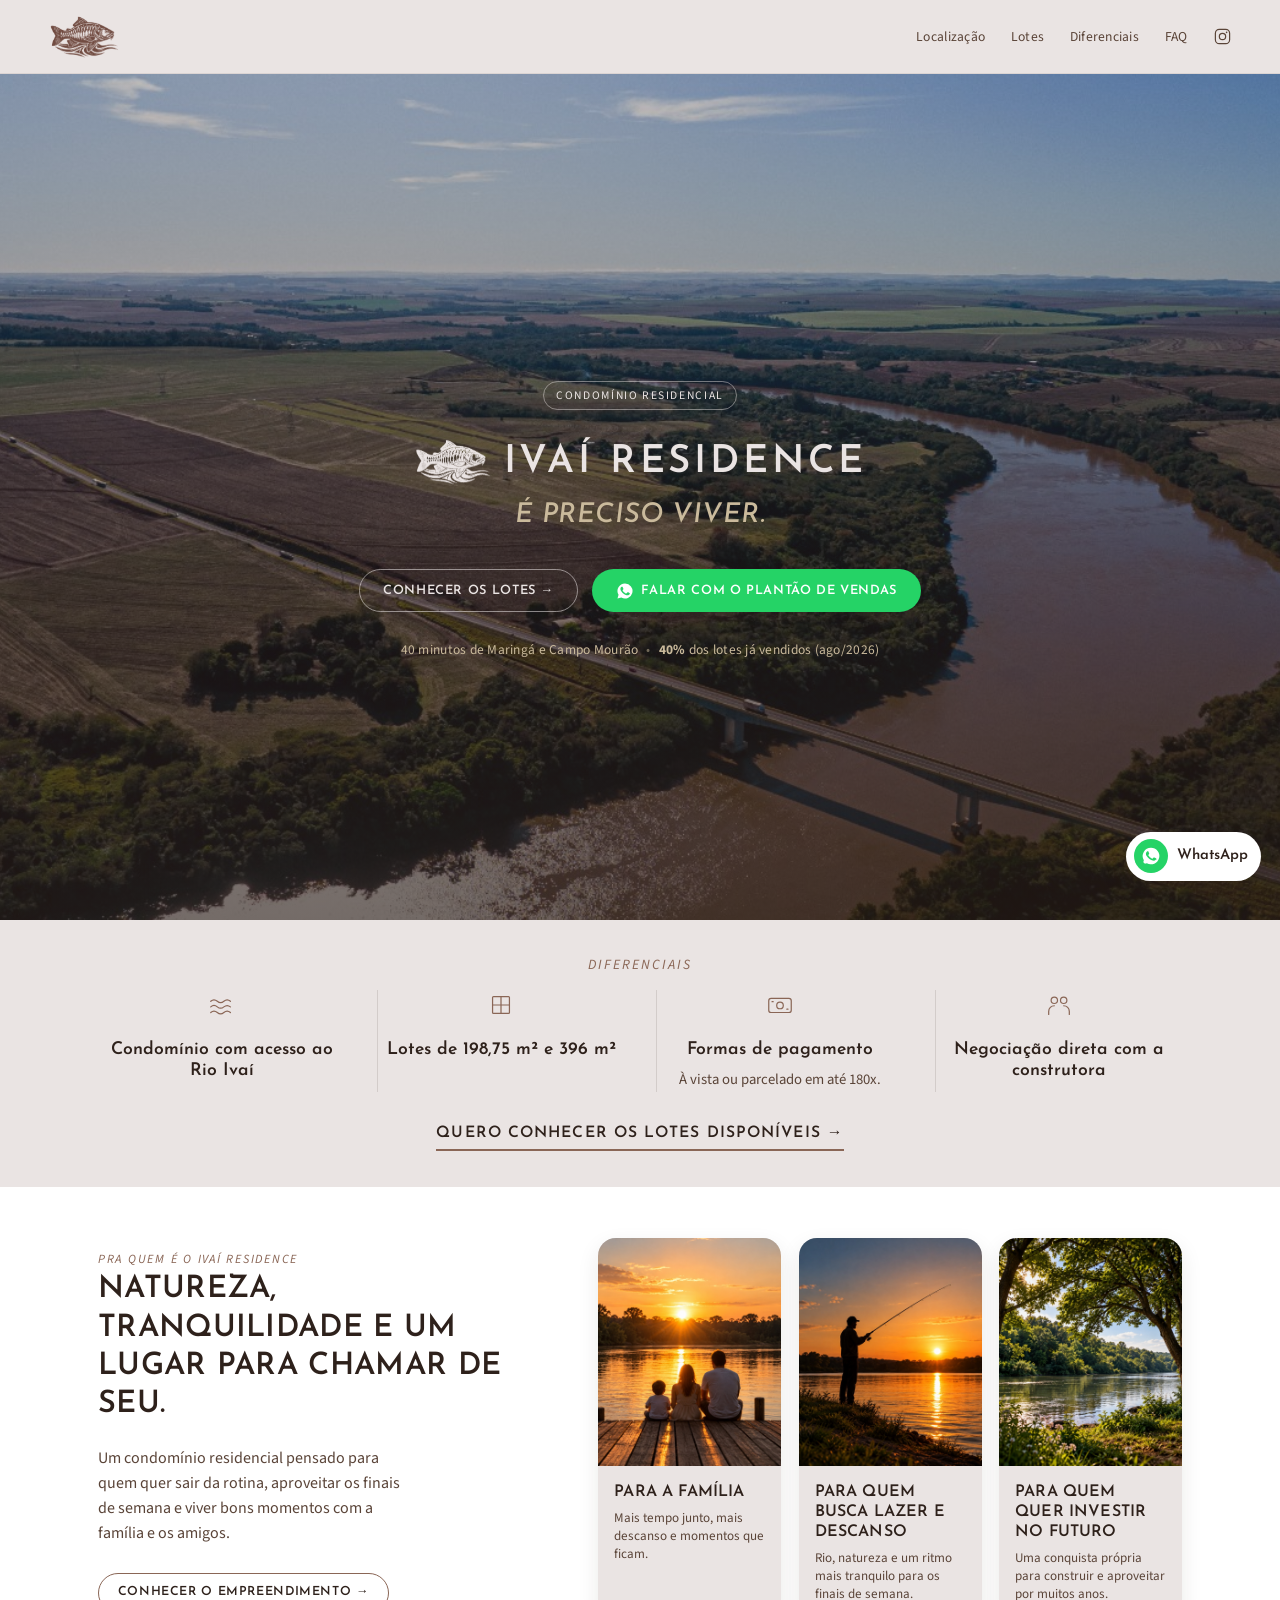
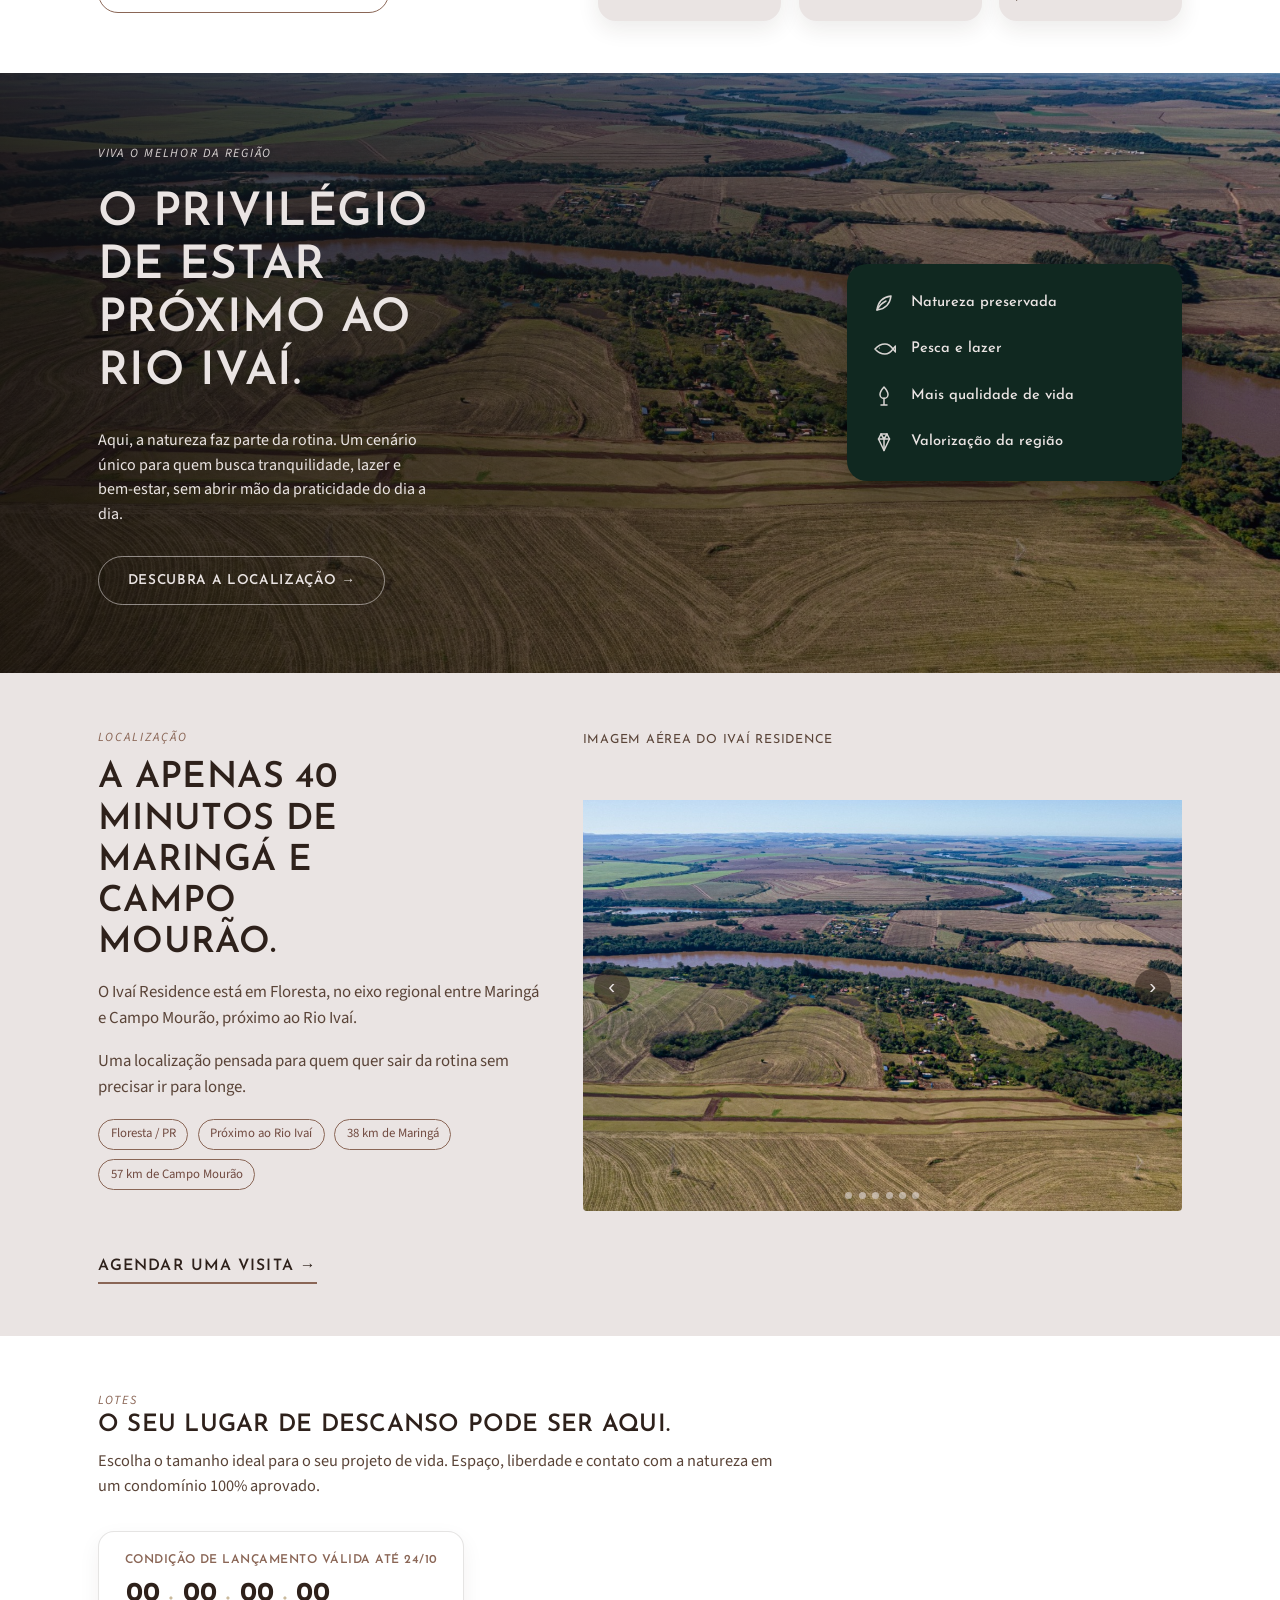
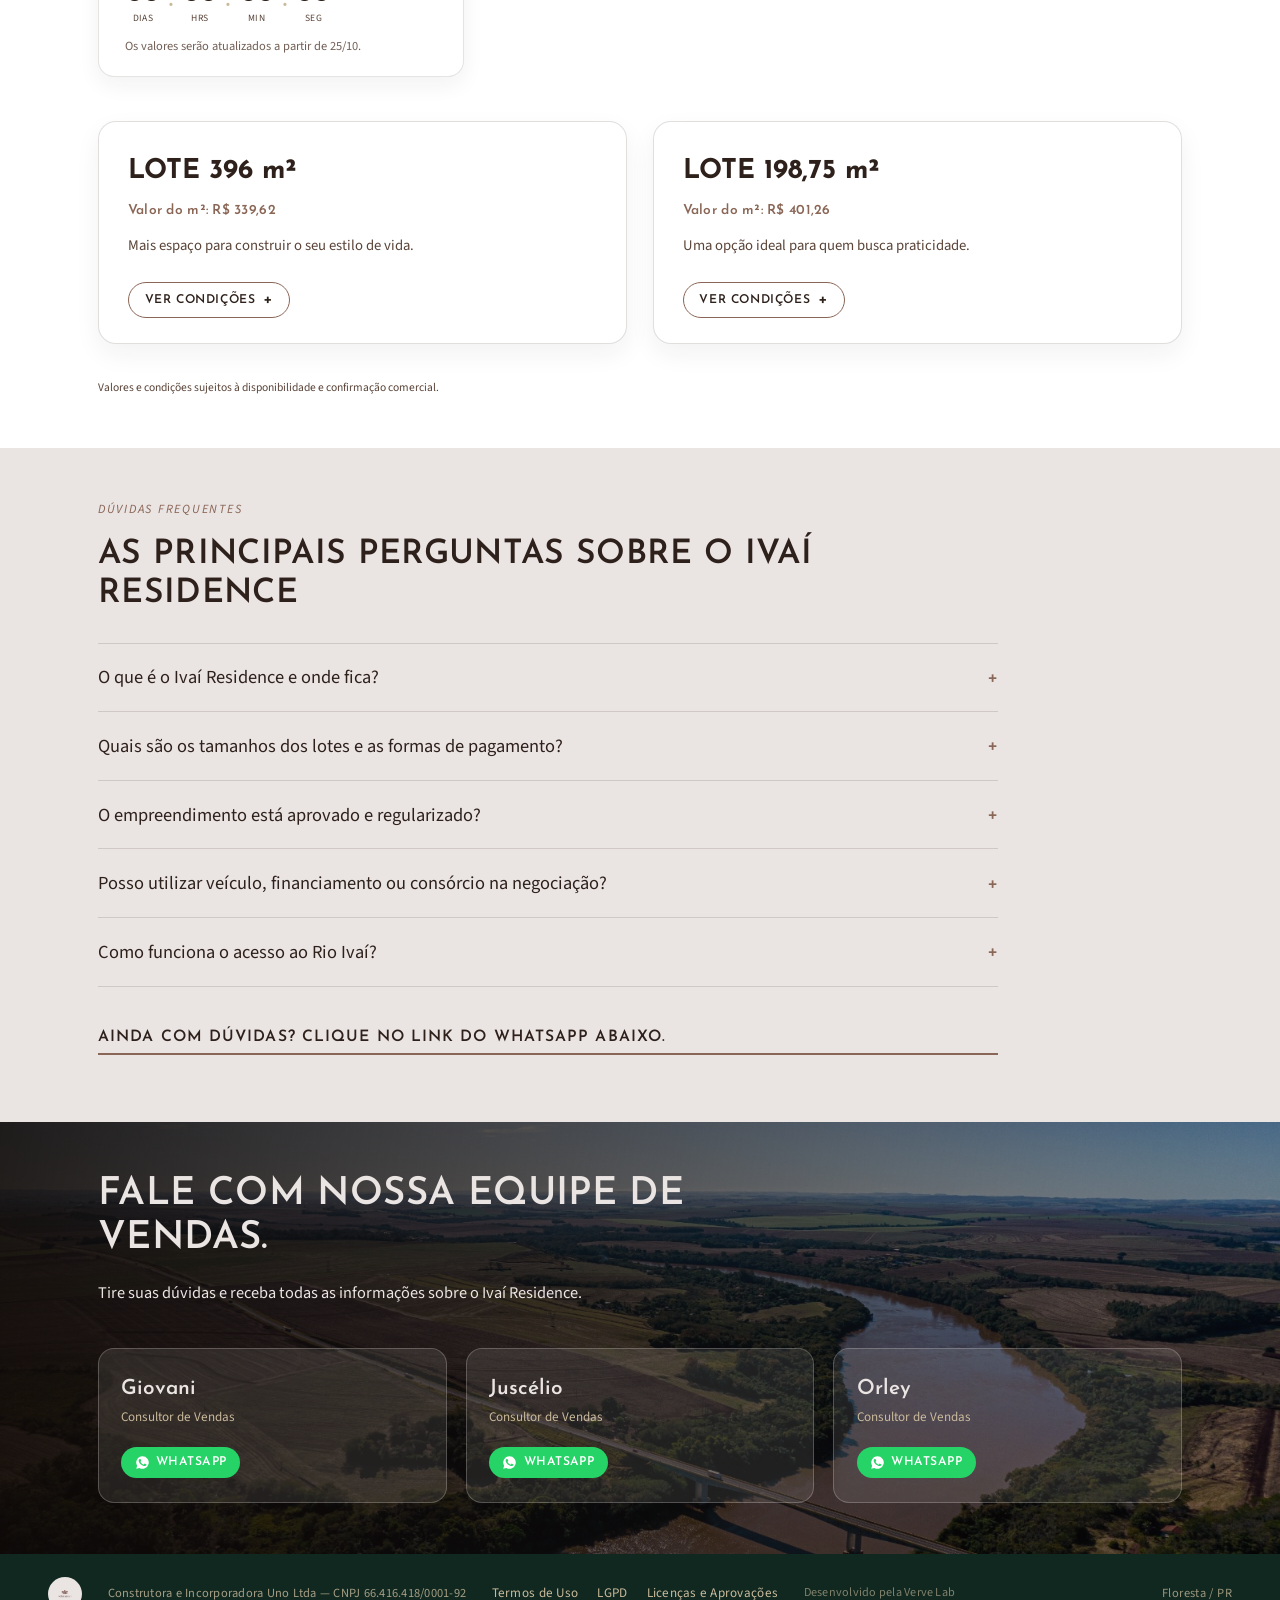
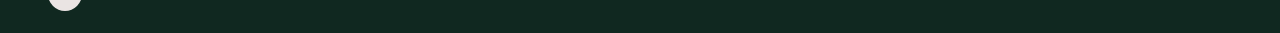
==== commit 40542a07: "Remove 17/10 launch promos, extend the countdown to 24/10 The launch event already happened, so: - R" ====
--- a/index.html
+++ b/index.html
@@ -87,7 +87,6 @@
 <header class="topbar">
   <a class="brand" href="#inicio"><img class="brand-logo fish-anim" src="assets/fish-icon.png" alt="Ivaí Residence"></a>
   <nav id="mainNav">
-    <a href="#lancamento">Lançamento</a>
     <a href="#localizacao">Localização</a>
     <a href="#condicoes">Lotes</a>
     <a href="#diferenciais">Diferenciais</a>
@@ -101,40 +100,6 @@
     <span></span><span></span><span></span>
   </button>
 </header>
-
-<div class="promo-bar">
-  <div class="promo-bar-inner">
-    <div class="promo-items">
-      <div class="promo-item">
-        <svg class="promo-icon" viewBox="0 0 24 24" fill="none" stroke="currentColor" stroke-width="1.5"><rect x="3" y="5" width="18" height="16" rx="2"/><line x1="3" y1="9.5" x2="21" y2="9.5"/><line x1="8" y1="3" x2="8" y2="7"/><line x1="16" y1="3" x2="16" y2="7"/></svg>
-        <span class="promo-text">
-          <strong>Lançamento oficial</strong>
-          <span class="promo-text-detail">17 de outubro | sábado — a partir das 9h</span>
-        </span>
-      </div>
-      <span class="promo-sep" aria-hidden="true"></span>
-      <div class="promo-item">
-        <svg class="promo-icon" viewBox="0 0 24 24" fill="none" stroke="currentColor" stroke-width="1.5"><path d="M6.5 7h9v11a2 2 0 0 1-2 2h-5a2 2 0 0 1-2-2V7Z"/><path d="M15.5 9.3h1.4a2 2 0 0 1 0 4h-1.4"/><line x1="9" y1="4.6" x2="9" y2="7"/><line x1="12" y1="3.6" x2="12" y2="7"/></svg>
-        <span class="promo-text">
-          <strong>Costela e chopp</strong>
-          <span class="promo-text-detail">para receber você.</span>
-        </span>
-      </div>
-      <span class="promo-sep" aria-hidden="true"></span>
-      <div class="promo-item">
-        <svg class="promo-icon" viewBox="0 0 24 24" fill="none" stroke="currentColor" stroke-width="1.5"><path d="M12.6 3H6.4a1 1 0 0 0-1 1v6.2a1 1 0 0 0 .3.7l8.4 8.4a1 1 0 0 0 1.4 0l5.9-5.9a1 1 0 0 0 0-1.4L12.9 3.3a1 1 0 0 0-.3-.3Z"/><circle cx="9" cy="8" r="1.2" fill="currentColor" stroke="none"/></svg>
-        <span class="promo-text">
-          <strong>Condições especiais</strong>
-          <span class="promo-text-detail">de lançamento.</span>
-        </span>
-      </div>
-    </div>
-    <a class="promo-btn" href="https://wa.me/5544999126051?text=Ol%C3%A1!%20Quero%20garantir%20o%20meu%20lote%20no%20lan%C3%A7amento%20oficial%20do%20Iva%C3%AD%20Residence%2C%20dia%2017%20de%20outubro." target="_blank" rel="noopener">
-      <svg viewBox="0 0 24 24" fill="currentColor"><path d="M12 2a10 10 0 0 0-8.6 15.1L2 22l5.1-1.3A10 10 0 1 0 12 2zm5.8 14.2c-.2.7-1.4 1.3-2 1.4-.5.1-1.2.1-1.9-.1-.4-.1-1-.3-1.7-.6-3-1.3-5-4.3-5.1-4.5-.2-.2-1.2-1.6-1.2-3.1s.8-2.2 1.1-2.5c.3-.3.6-.4.8-.4h.6c.2 0 .4 0 .6.5.2.5.8 1.9.8 2 .1.2.1.4 0 .6-.1.2-.2.3-.3.5-.2.2-.3.3-.5.5-.2.2-.4.4-.2.7.2.3.9 1.4 1.9 2.3 1.3 1.2 2.4 1.5 2.7 1.7.3.2.5.1.7-.1.2-.2.8-.9 1-1.2.2-.3.4-.2.7-.1.3.1 1.7.8 2 .9.3.2.5.2.6.4.1.2.1.9-.1 1.6z"/></svg>
-      Quero garantir o meu lote
-    </a>
-  </div>
-</div>
 
 <main>
 
@@ -297,39 +262,6 @@
   <a class="text-cta reveal" href="https://wa.me/5544999126051?text=Ol%C3%A1!%20Quero%20agendar%20uma%20visita%20ao%20Iva%C3%AD%20Residence." target="_blank" rel="noopener">Agendar uma visita →</a>
 </section>
 
-<!-- 3b. LANÇAMENTO OFICIAL --------------------------------------------------- -->
-<section id="lancamento" class="launch-feature">
-  <div class="launch-feature-bg"></div>
-  <div class="section launch-feature-inner">
-    <span class="section-label reveal">LANÇAMENTO OFICIAL</span>
-    <h2 class="reveal">17 de outubro</h2>
-    <p class="launch-feature-sub reveal">Sábado | a partir das 9h</p>
-    <p class="launch-feature-lead reveal">Venha conhecer de perto o Ivaí Residence e aproveite condições especiais de lançamento.</p>
-
-    <div class="launch-feature-row" data-reveal-group>
-      <div class="launch-feature-item">
-        <svg viewBox="0 0 24 24" fill="none" stroke="currentColor" stroke-width="1.5" stroke-linecap="round" stroke-linejoin="round"><path d="M6.5 7h9v11a2 2 0 0 1-2 2h-5a2 2 0 0 1-2-2V7Z"/><path d="M15.5 9.3h1.4a2 2 0 0 1 0 4h-1.4"/><line x1="9" y1="4.6" x2="9" y2="7"/><line x1="12" y1="3.6" x2="12" y2="7"/></svg>
-        <span>Costela e chopp para receber você.</span>
-      </div>
-      <span class="launch-feature-sep" aria-hidden="true"></span>
-      <div class="launch-feature-item">
-        <svg viewBox="0 0 24 24" fill="none" stroke="currentColor" stroke-width="1.5" stroke-linecap="round" stroke-linejoin="round"><path d="M12.6 3H6.4a1 1 0 0 0-1 1v6.2a1 1 0 0 0 .3.7l8.4 8.4a1 1 0 0 0 1.4 0l5.9-5.9a1 1 0 0 0 0-1.4L12.9 3.3a1 1 0 0 0-.3-.3Z"/><circle cx="9" cy="8" r="1.2" fill="currentColor" stroke="none"/></svg>
-        <span>Condições especiais de lançamento.</span>
-      </div>
-      <span class="launch-feature-sep" aria-hidden="true"></span>
-      <div class="launch-feature-item">
-        <svg viewBox="0 0 32 32" fill="none" stroke="currentColor" stroke-width="1.3" stroke-linecap="round" stroke-linejoin="round"><circle cx="11" cy="11" r="3.4"/><path d="M5 26v-3.2a6 6 0 0 1 6-6"/><circle cx="21" cy="11" r="3.4"/><path d="M27 26v-3.2a6 6 0 0 0-6-6"/></svg>
-        <span>Negociação direta com a construtora.</span>
-      </div>
-    </div>
-
-    <a class="launch-feature-btn reveal" href="https://wa.me/5544999126051?text=Ol%C3%A1!%20Quero%20participar%20do%20lan%C3%A7amento%20oficial%20do%20Iva%C3%AD%20Residence%2C%20dia%2017%20de%20outubro." target="_blank" rel="noopener">
-      <svg viewBox="0 0 24 24" fill="currentColor"><path d="M12 2a10 10 0 0 0-8.6 15.1L2 22l5.1-1.3A10 10 0 1 0 12 2zm5.8 14.2c-.2.7-1.4 1.3-2 1.4-.5.1-1.2.1-1.9-.1-.4-.1-1-.3-1.7-.6-3-1.3-5-4.3-5.1-4.5-.2-.2-1.2-1.6-1.2-3.1s.8-2.2 1.1-2.5c.3-.3.6-.4.8-.4h.6c.2 0 .4 0 .6.5.2.5.8 1.9.8 2 .1.2.1.4 0 .6-.1.2-.2.3-.3.5-.2.2-.3.3-.5.5-.2.2-.4.4-.2.7.2.3.9 1.4 1.9 2.3 1.3 1.2 2.4 1.5 2.7 1.7.3.2.5.1.7-.1.2-.2.8-.9 1-1.2.2-.3.4-.2.7-.1.3.1 1.7.8 2 .9.3.2.5.2.6.4.1.2.1.9-.1 1.6z"/></svg>
-      Quero participar do lançamento
-    </a>
-  </div>
-</section>
-
 <!-- 5. CONDIÇÕES COMERCIAIS -------------------------------------------------- -->
 <section id="condicoes" class="conditions-v2">
   <div class="section">
@@ -339,7 +271,7 @@
     <p class="conditions-v2-lead reveal">Escolha o tamanho ideal para o seu projeto de vida. Espaço, liberdade e contato com a natureza em um condomínio 100% aprovado.</p>
 
     <div class="countdown-box reveal">
-      <span class="countdown-eyebrow">Condições de lançamento válidas até 17/10</span>
+      <span class="countdown-eyebrow">Condição de lançamento válida até 24/10</span>
       <div class="countdown-timer" id="launchCountdown">
         <div class="countdown-unit"><strong data-cd-days>00</strong><span>dias</span></div>
         <span class="countdown-colon">:</span>
@@ -349,7 +281,7 @@
         <span class="countdown-colon">:</span>
         <div class="countdown-unit"><strong data-cd-seconds>00</strong><span>seg</span></div>
       </div>
-      <span class="countdown-note">Os valores serão atualizados a partir de 18/10.</span>
+      <span class="countdown-note">Os valores serão atualizados a partir de 25/10.</span>
     </div>
   </div>
 
--- a/styles.css
+++ b/styles.css
@@ -21,7 +21,7 @@
 
 *{box-sizing:border-box;}
 html{scroll-behavior:smooth;}
-#lancamento,#diferenciais,#localizacao,#condicoes,#faq{scroll-margin-top:80px;}
+#diferenciais,#localizacao,#condicoes,#faq{scroll-margin-top:80px;}
 body{
   margin:0;
   background:var(--bege);
@@ -104,42 +104,6 @@
 }
 .text-cta.light{color:var(--bege);border-color:var(--terra-crua);}
 
-/* Faixa promocional --------------------------------------------------------- */
-.promo-bar{background:var(--marrom);color:var(--bege);}
-.promo-bar-inner{
-  max-width:var(--max);margin:0 auto;
-  padding:.6rem clamp(1.2rem,4vw,3rem);
-  display:flex;align-items:center;justify-content:center;gap:1.6rem;
-}
-.promo-items{display:flex;align-items:center;justify-content:center;gap:1.4rem;flex-wrap:wrap;}
-.promo-item{display:flex;align-items:center;gap:.55em;}
-.promo-icon{width:20px;height:20px;flex:none;opacity:.9;}
-.promo-text{font-size:.76rem;line-height:1.35;letter-spacing:.01em;color:var(--bege);opacity:.92;}
-.promo-text strong{display:block;font-family:var(--font-title);font-weight:600;text-transform:uppercase;letter-spacing:.04em;font-size:.8rem;color:var(--bege);opacity:1;}
-.promo-sep{width:1px;height:26px;background:rgba(234,228,227,.3);flex:none;}
-.promo-btn{
-  flex:none;display:inline-flex;align-items:center;gap:.5em;
-  background:var(--bege);color:var(--marrom-noturno);
-  padding:.55em 1.1em;border-radius:22px;
-  font-family:var(--font-title);font-weight:600;text-transform:uppercase;
-  font-size:.76rem;letter-spacing:.05em;white-space:nowrap;
-  transition:transform .18s ease, box-shadow .18s ease;
-}
-.promo-btn:hover{transform:translateY(-1px);box-shadow:0 6px 16px rgba(0,0,0,.18);}
-.promo-btn svg{width:15px;height:15px;flex:none;color:#25D366;}
-
-@media (max-width:900px){
-  .promo-bar-inner{flex-direction:column;gap:.6rem;padding:.65rem clamp(1.2rem,4vw,3rem);}
-  .promo-items{flex-wrap:nowrap;justify-content:space-between;gap:.5rem;width:100%;}
-  .promo-item{flex-direction:column;align-items:center;text-align:center;gap:.3rem;flex:1;min-width:0;}
-  .promo-icon{width:18px;height:18px;}
-  .promo-sep{display:none;}
-  .promo-text{font-size:.66rem;line-height:1.2;}
-  .promo-text strong{font-size:.66rem;}
-  .promo-text-detail{display:none;}
-  .promo-btn{width:100%;justify-content:center;}
-}
-
 /* Header / nav ------------------------------------------------------------ */
 .topbar{
   position:sticky;top:0;z-index:60;
@@ -390,56 +354,6 @@
   .river-feature-item{flex:none;}
 }
 
-/* Lançamento oficial --------------------------------------------------------- */
-.launch-feature{position:relative;overflow:hidden;}
-.launch-feature-bg{
-  position:absolute;inset:0;background-size:cover;background-position:center;z-index:0;
-  background-image:linear-gradient(100deg, rgba(16,10,7,.94) 0%, rgba(16,10,7,.82) 32%, rgba(16,10,7,.5) 62%, rgba(16,10,7,.18) 100%), url('assets/lancamento-bg.jpg');
-}
-.launch-feature-inner{position:relative;z-index:1;color:var(--bege);padding-top:5rem;padding-bottom:5rem;}
-.launch-feature-inner .section-label{color:var(--caqui);}
-.launch-feature-inner h2{
-  font-family:var(--font-title);font-weight:700;color:var(--bege);
-  font-size:clamp(2.4rem,6vw,4.2rem);line-height:1;margin:.3em 0 .2em;
-}
-.launch-feature-sub{
-  font-family:var(--font-title);font-weight:600;text-transform:uppercase;
-  letter-spacing:.05em;color:var(--terracota);font-size:1.05rem;margin:0 0 1.1em;
-}
-.launch-feature-lead{font-size:1.02rem;max-width:44ch;opacity:.94;margin:0 0 2.2em;line-height:1.55;}
-
-.launch-feature-row{
-  display:flex;flex-wrap:wrap;align-items:center;gap:1.4rem;
-  padding-bottom:1.8rem;margin-bottom:1.8rem;
-  border-bottom:1px solid rgba(234,228,227,.2);
-}
-.launch-feature-item{display:flex;align-items:center;gap:.7em;max-width:220px;}
-.launch-feature-item svg{width:26px;height:26px;flex:none;opacity:.9;}
-.launch-feature-item span{font-family:var(--font-title);font-weight:500;font-size:.88rem;line-height:1.3;}
-.launch-feature-sep{width:1px;height:32px;background:rgba(234,228,227,.28);flex:none;}
-
-.launch-feature-btn{
-  display:inline-flex;align-items:center;gap:.6em;
-  background:var(--bege);color:var(--marrom-noturno);
-  padding:.85em 1.8em;border-radius:30px;
-  font-family:var(--font-title);font-weight:600;text-transform:uppercase;
-  font-size:.85rem;letter-spacing:.05em;
-  box-shadow:0 10px 28px rgba(0,0,0,.28);
-  transition:transform .18s ease, box-shadow .18s ease;
-}
-.launch-feature-btn:hover{transform:translateY(-2px);box-shadow:0 14px 32px rgba(0,0,0,.34);}
-.launch-feature-btn svg{width:18px;height:18px;flex:none;color:#25D366;}
-
-@media (max-width:900px){
-  .launch-feature-inner{padding-top:3.8rem;padding-bottom:3.8rem;}
-  .launch-feature-row{flex-direction:column;align-items:flex-start;gap:1.2rem;}
-  .launch-feature-sep{display:none;}
-  .launch-feature-item{max-width:none;}
-}
-@media (max-width:560px){
-  .launch-feature-btn{width:100%;justify-content:center;}
-}
-
 /* Lotes — apresentação clean, card por metragem com accordion ---------------- */
 .conditions-v2{background:#fff;}
 .conditions-v2-head{max-width:680px;margin-bottom:2.8rem;}
@@ -691,12 +605,6 @@
 
   /* Viva o melhor da região — remove o card verde, que cobria a foto */
   .river-feature-card{display:none;}
-
-  /* Lançamento oficial — mostra a foto (costela/chopp), não só fundo escuro */
-  .launch-feature-bg{
-    background-image:linear-gradient(180deg, rgba(16,10,7,.88) 0%, rgba(16,10,7,.55) 45%, rgba(16,10,7,.22) 100%), url('assets/lancamento-bg.jpg');
-    background-position:75% center;
-  }
 
   /* Contato comercial — 3 botões compactos lado a lado no lugar dos cards grandes */
   .sales-contact-cards{display:none;}
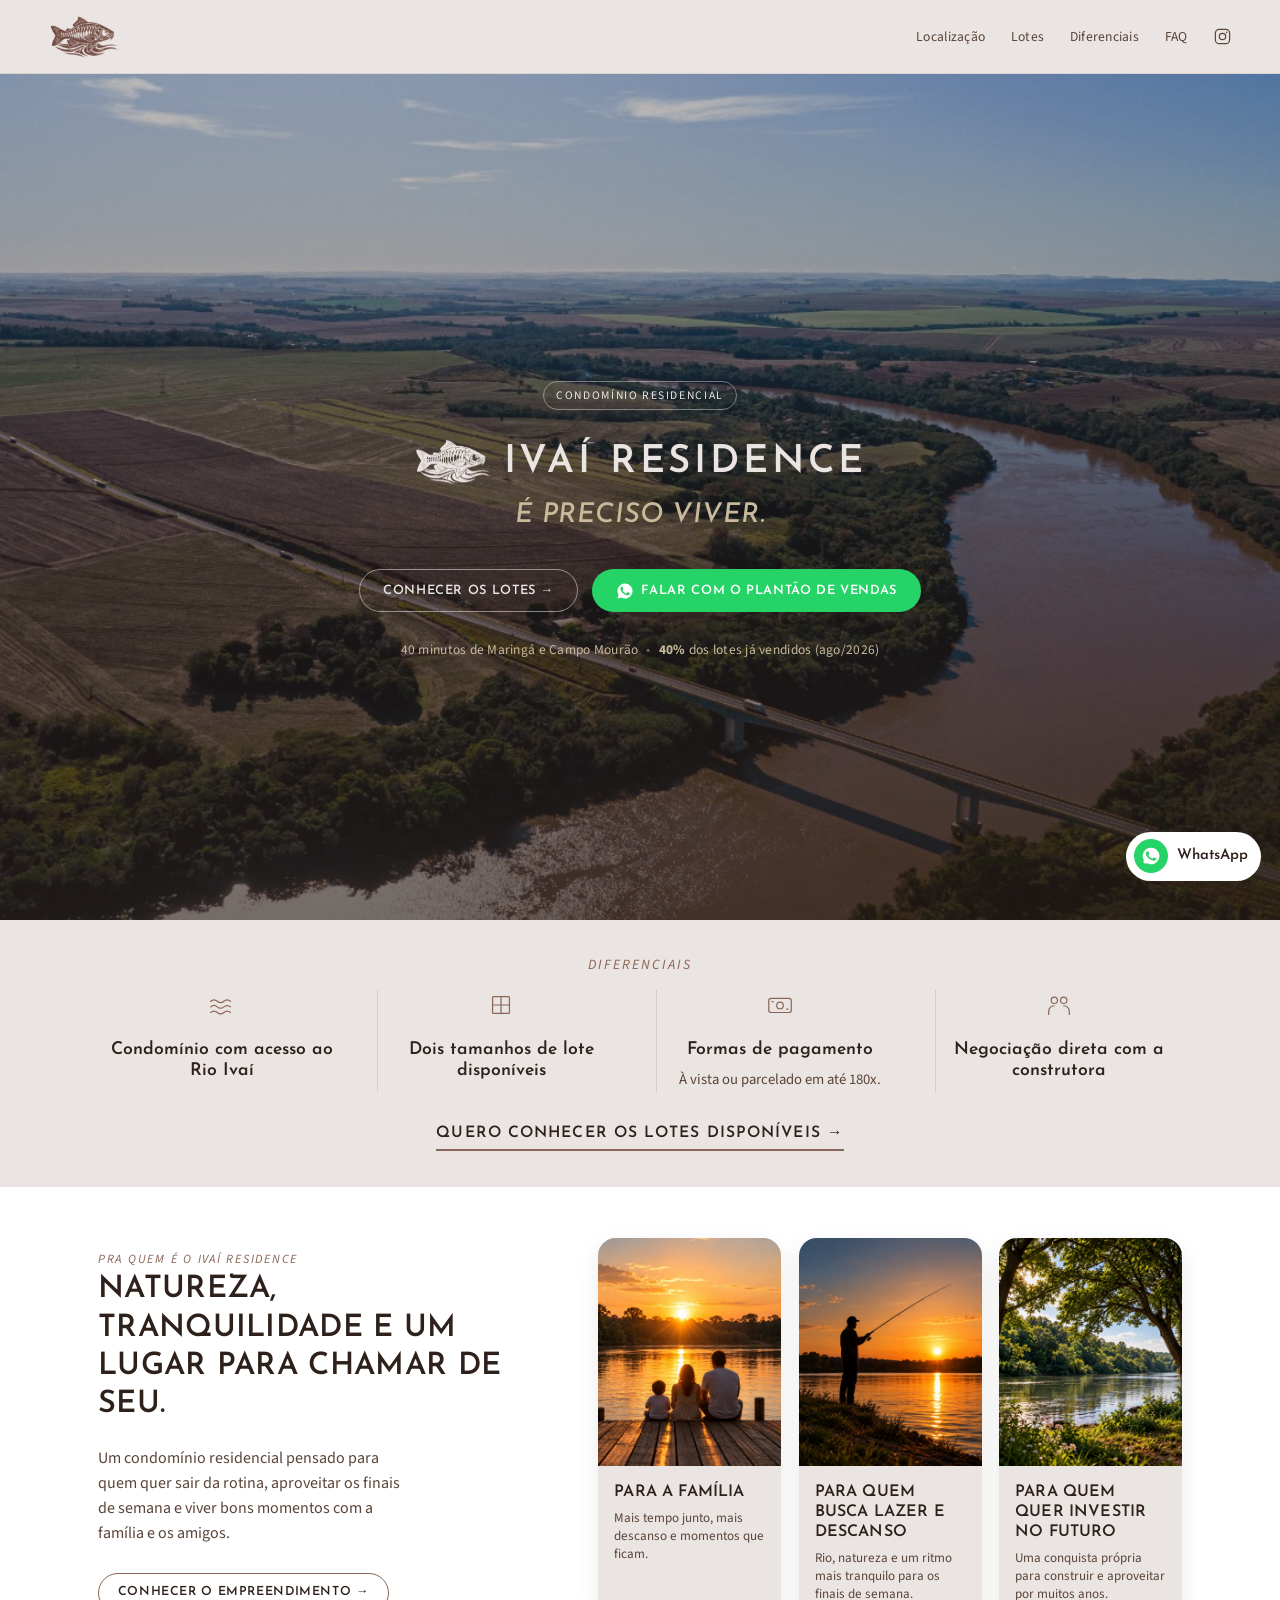
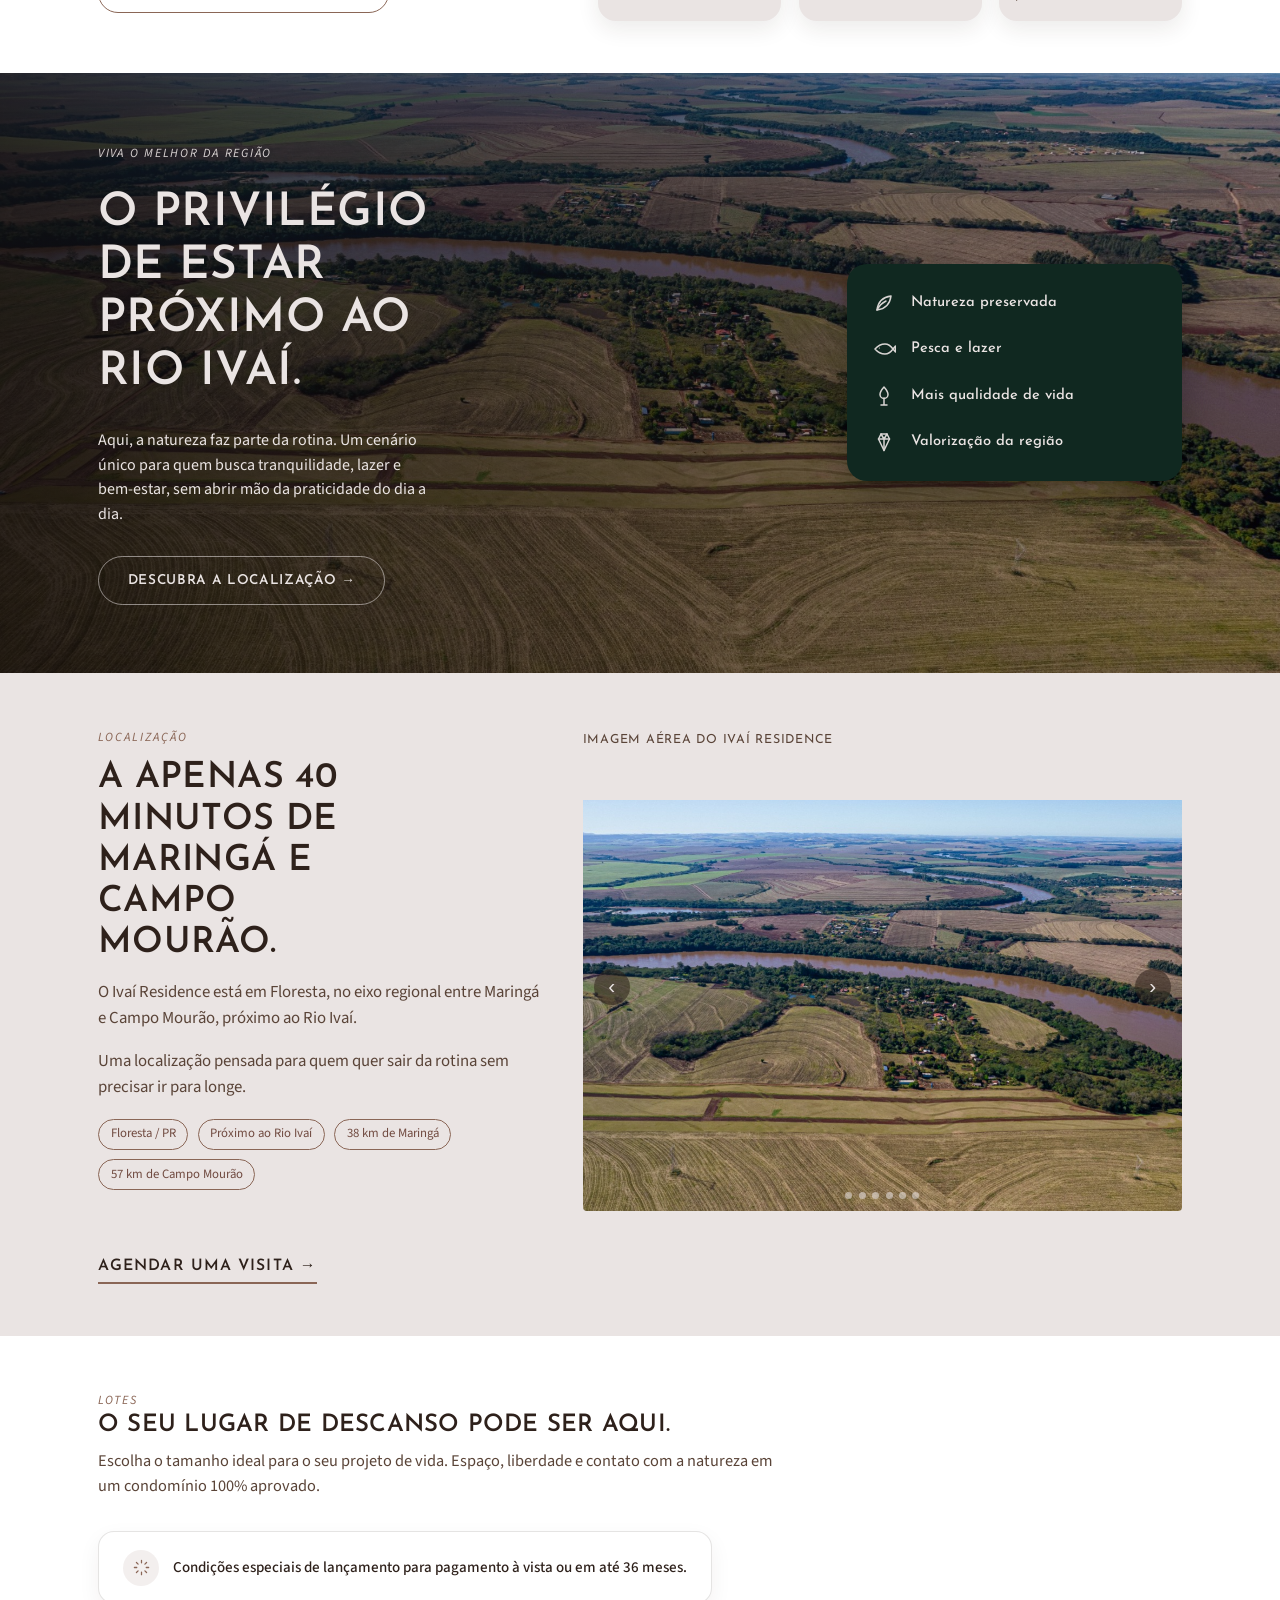
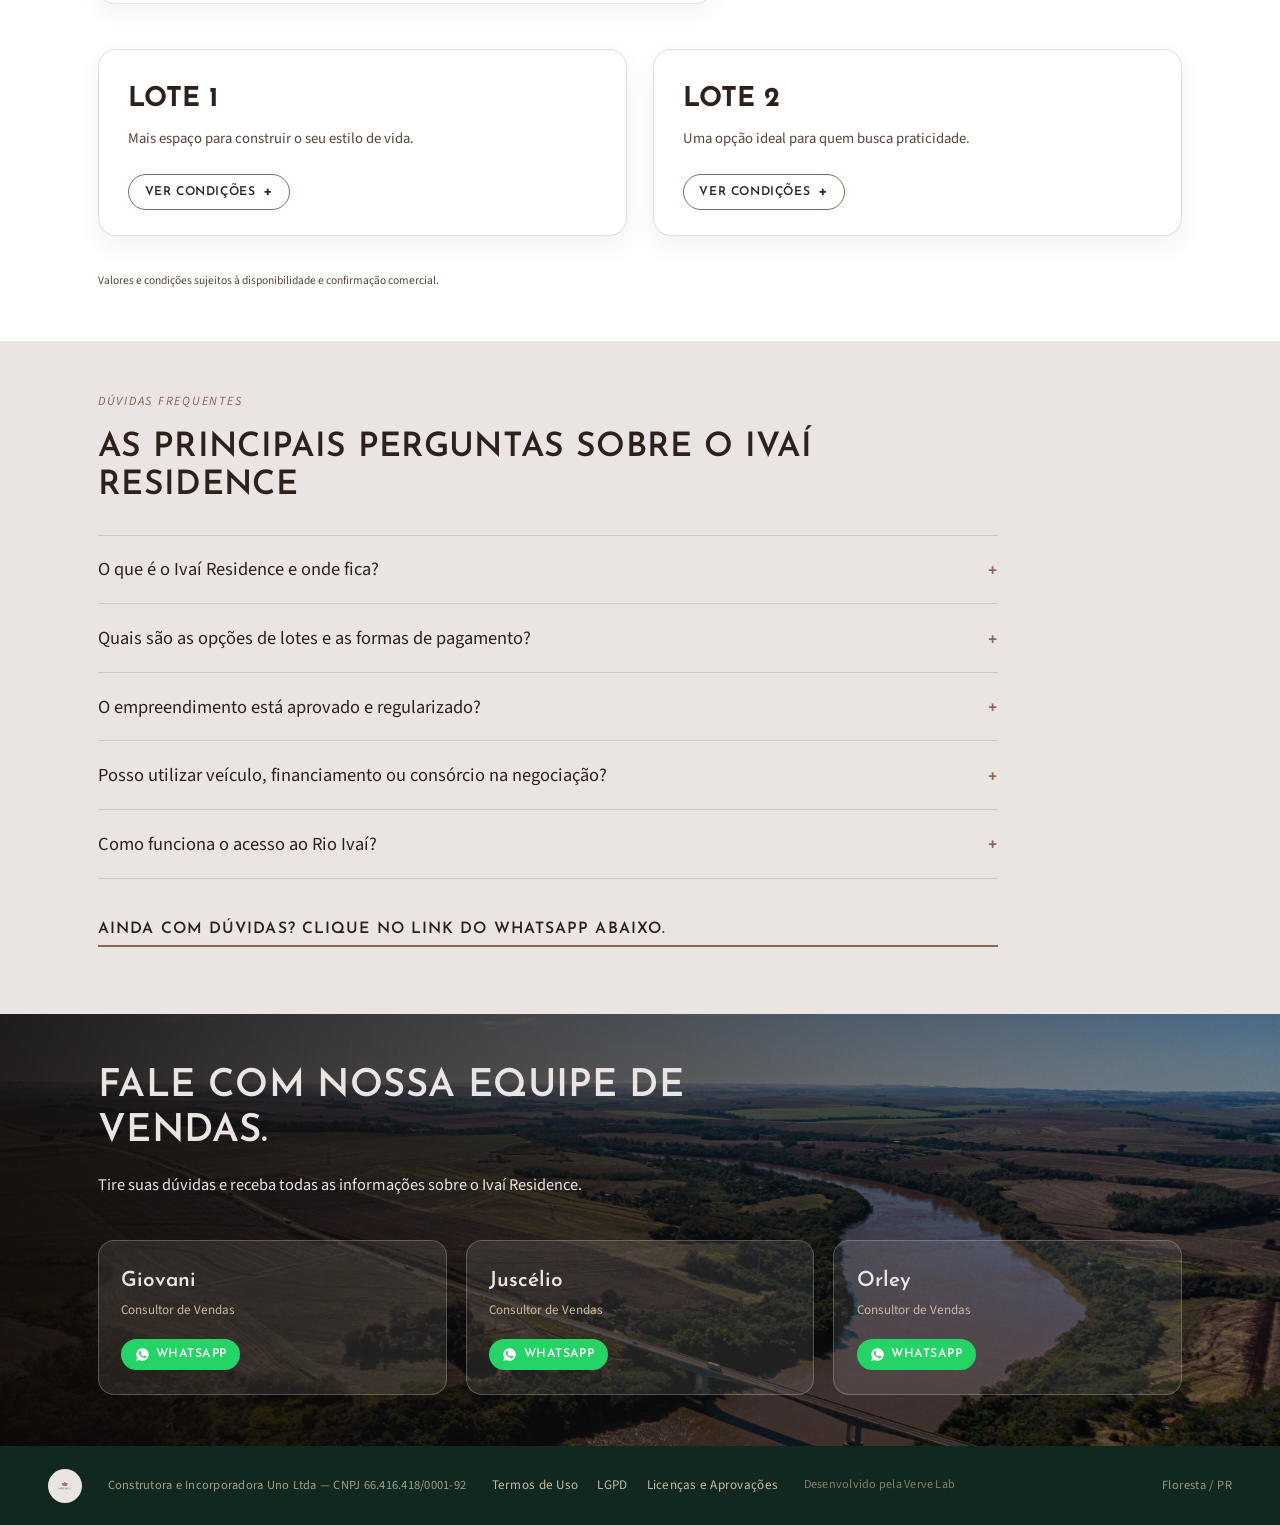
==== commit c0ba3f6b: "Remove lot sizes and countdown, add launch-conditions highlight Removes every m² reference sitewide " ====
--- a/index.html
+++ b/index.html
@@ -34,7 +34,7 @@
 <!-- End Meta Pixel Code -->
 <meta name="viewport" content="width=device-width,initial-scale=1">
 <title>Ivaí Residence | Lotes à beira do Rio Ivaí em Floresta, PR — a 40 min de Maringá</title>
-<meta name="description" content="Condomínio residencial com lotes de 198,75 m² e 396 m² próximo ao Rio Ivaí, em Floresta-PR, a 40 min de Maringá. Escritura individual, 100% aprovado, financiamento próprio. Agende sua visita.">
+<meta name="description" content="Condomínio residencial com lotes próximo ao Rio Ivaí, em Floresta-PR, a 40 min de Maringá. Escritura individual, 100% aprovado, financiamento próprio. Agende sua visita.">
 <meta name="keywords" content="lotes Floresta PR, condomínio residencial Rio Ivaí, lotes próximos a Maringá, lote à beira rio Paraná, Ivaí Residence, financiamento próprio de lote, condomínio fechado Floresta Paraná">
 <link rel="canonical" href="https://www.ivairesidence.com.br/">
 <meta name="theme-color" content="#2E211B">
@@ -43,18 +43,18 @@
 <meta property="og:locale" content="pt_BR">
 <meta property="og:site_name" content="Ivaí Residence">
 <meta property="og:title" content="Ivaí Residence | Lotes à beira do Rio Ivaí em Floresta, PR">
-<meta property="og:description" content="Condomínio residencial próximo ao Rio Ivaí, a 40 min de Maringá. Lotes de 198,75 m² e 396 m², escritura individual, 100% aprovado, financiamento próprio.">
+<meta property="og:description" content="Condomínio residencial próximo ao Rio Ivaí, a 40 min de Maringá. Escritura individual, 100% aprovado, financiamento próprio.">
 <meta property="og:image" content="https://www.ivairesidence.com.br/assets/hero.jpg">
 <meta property="og:url" content="https://www.ivairesidence.com.br/">
 <meta name="twitter:card" content="summary_large_image">
 <meta name="twitter:title" content="Ivaí Residence | Lotes à beira do Rio Ivaí em Floresta, PR">
-<meta name="twitter:description" content="A 40 min de Maringá. Lotes de 198,75 m² e 396 m², escritura individual, 100% aprovado, financiamento próprio.">
+<meta name="twitter:description" content="A 40 min de Maringá. Escritura individual, 100% aprovado, financiamento próprio.">
 <meta name="twitter:image" content="https://www.ivairesidence.com.br/assets/hero.jpg">
 
 <link rel="preconnect" href="https://fonts.googleapis.com">
 <link rel="preconnect" href="https://fonts.gstatic.com" crossorigin>
 <link href="https://fonts.googleapis.com/css2?family=Josefin+Sans:wght@500;600;700&family=Source+Sans+Pro:ital,wght@0,400;0,600;1,400&display=swap" rel="stylesheet">
-<link rel="stylesheet" href="styles.css">
+<link rel="stylesheet" href="styles.css?v=20261019">
 
 <script type="application/ld+json">
 {
@@ -145,7 +145,7 @@
         <rect x="7" y="7" width="18" height="18" rx="1"/>
         <path d="M7 16h18M16 7v18"/>
       </svg>
-      <h3>Lotes de 198,75 m² e 396 m²</h3>
+      <h3>Dois tamanhos de lote disponíveis</h3>
     </article>
     <article>
       <svg class="a-icon" viewBox="0 0 32 32" fill="none" stroke="currentColor" stroke-width="1.3" stroke-linecap="round" stroke-linejoin="round">
@@ -270,18 +270,11 @@
     <h2 class="reveal">O seu lugar de descanso pode ser aqui.</h2>
     <p class="conditions-v2-lead reveal">Escolha o tamanho ideal para o seu projeto de vida. Espaço, liberdade e contato com a natureza em um condomínio 100% aprovado.</p>
 
-    <div class="countdown-box reveal">
-      <span class="countdown-eyebrow">Condição de lançamento válida até 24/10</span>
-      <div class="countdown-timer" id="launchCountdown">
-        <div class="countdown-unit"><strong data-cd-days>00</strong><span>dias</span></div>
-        <span class="countdown-colon">:</span>
-        <div class="countdown-unit"><strong data-cd-hours>00</strong><span>hrs</span></div>
-        <span class="countdown-colon">:</span>
-        <div class="countdown-unit"><strong data-cd-minutes>00</strong><span>min</span></div>
-        <span class="countdown-colon">:</span>
-        <div class="countdown-unit"><strong data-cd-seconds>00</strong><span>seg</span></div>
-      </div>
-      <span class="countdown-note">Os valores serão atualizados a partir de 25/10.</span>
+    <div class="launch-highlight reveal">
+      <span class="launch-highlight-icon">
+        <svg viewBox="0 0 24 24" fill="none" stroke="currentColor" stroke-width="1.6" stroke-linecap="round" stroke-linejoin="round"><path d="M12 3v3M12 18v3M3 12h3M18 12h3M5.6 5.6l2.1 2.1M16.3 16.3l2.1 2.1M18.4 5.6l-2.1 2.1M7.7 16.3l-2.1 2.1"/></svg>
+      </span>
+      <p>Condições especiais de lançamento para pagamento à vista ou em até 36 meses.</p>
     </div>
   </div>
 
@@ -289,8 +282,7 @@
 
     <div class="lot-card-v2">
       <div class="lot-card-v2-top">
-        <span class="lot-card-v2-size">LOTE 396 m²</span>
-        <span class="lot-card-v2-sqm">Valor do m²: R$ 339,62</span>
+        <span class="lot-card-v2-size">LOTE 1</span>
         <p class="lot-card-v2-tagline">Mais espaço para construir o seu estilo de vida.</p>
         <button class="lot-card-v2-toggle" type="button" aria-expanded="false">
           <span>Ver condições</span><span class="lot-card-v2-toggle-icon">+</span>
@@ -299,42 +291,20 @@
       <div class="lot-card-v2-options">
         <div class="lot-options-v2">
           <div class="lot-option">
-            <div class="lot-option-label-row">
-              <span class="lot-option-label">À vista</span>
-              <span class="discount-badge-wrap">
-                <button type="button" class="discount-badge">21% de desconto</button>
-                <div class="discount-tooltip" role="tooltip">
-                  <strong>Condição especial de lançamento</strong>
-                  <p>Garanta seu lote por R$ 134.489,52 à vista ou em até 36 vezes sem juros.</p>
-                  <p>Uma economia de R$ 36.820.</p>
-                  <p>Condição válida até 17/10, data do lançamento do Ivaí Residence.</p>
-                  <p>Aproveite essa condição especial.</p>
-                </div>
-              </span>
-            </div>
+            <span class="lot-option-label">À vista</span>
             <div class="lot-option-row">
               <strong class="lot-option-price">R$ 134.489,52</strong>
-              <a class="lot-option-btn-sm" href="https://wa.me/5544999126051?text=Ol%C3%A1!%20Tenho%20interesse%20no%20lote%20de%20396%20m%C2%B2%20do%20Iva%C3%AD%20Residence%2C%20no%20valor%20de%20R%24%20134.489%2C52%20%C3%A0%20vista.%20Gostaria%20de%20receber%20mais%20informa%C3%A7%C3%B5es." target="_blank" rel="noopener">Tenho interesse</a>
+              <a class="lot-option-btn-sm" href="https://wa.me/5544999126051?text=Ol%C3%A1!%20Tenho%20interesse%20no%20Lote%201%20do%20Iva%C3%AD%20Residence%2C%20no%20valor%20de%20R%24%20134.489%2C52%20%C3%A0%20vista.%20Gostaria%20de%20receber%20mais%20informa%C3%A7%C3%B5es." target="_blank" rel="noopener">Tenho interesse</a>
             </div>
           </div>
           <div class="lot-option">
             <div class="lot-option-label-row">
               <span class="lot-option-label">Parcelado — Ivaí Residence II</span>
               <span class="lot-option-badge">Sem juros</span>
-              <span class="discount-badge-wrap">
-                <button type="button" class="discount-badge">21% de desconto</button>
-                <div class="discount-tooltip" role="tooltip">
-                  <strong>Condição especial de lançamento</strong>
-                  <p>Garanta seu lote por R$ 134.489,52 à vista ou em até 36 vezes sem juros.</p>
-                  <p>Uma economia de R$ 36.820.</p>
-                  <p>Condição válida até 17/10, data do lançamento do Ivaí Residence.</p>
-                  <p>Aproveite essa condição especial.</p>
-                </div>
-              </span>
             </div>
             <div class="lot-option-row">
               <strong class="lot-option-installment">Entrada* + 36x de R$ 3.494,15<span class="lot-option-unit">/mês</span></strong>
-              <a class="lot-option-btn-sm" href="https://wa.me/5544999126051?text=Ol%C3%A1!%20Tenho%20interesse%20no%20lote%20de%20396%20m%C2%B2%20do%20Iva%C3%AD%20Residence%2C%20com%20entrada%20de%20R%24%208.700%2C00%20e%2036%20parcelas%20de%20R%24%203.494%2C15.%20Gostaria%20de%20receber%20mais%20informa%C3%A7%C3%B5es." target="_blank" rel="noopener">Tenho interesse</a>
+              <a class="lot-option-btn-sm" href="https://wa.me/5544999126051?text=Ol%C3%A1!%20Tenho%20interesse%20no%20Lote%201%20do%20Iva%C3%AD%20Residence%2C%20com%20entrada%20de%20R%24%208.700%2C00%20e%2036%20parcelas%20de%20R%24%203.494%2C15.%20Gostaria%20de%20receber%20mais%20informa%C3%A7%C3%B5es." target="_blank" rel="noopener">Tenho interesse</a>
             </div>
             <p class="lot-option-fine">*Entrada mínima de R$ 8.700,00</p>
           </div>
@@ -342,7 +312,7 @@
             <span class="lot-option-label">Parcelado — Ivaí Residence I</span>
             <div class="lot-option-row">
               <strong class="lot-option-installment">Entrada* + 180x de R$ 896,08<span class="lot-option-unit">/mês**</span></strong>
-              <a class="lot-option-btn-sm" href="https://wa.me/5544999126051?text=Ol%C3%A1!%20Tenho%20interesse%20no%20lote%20de%20396%20m%C2%B2%20do%20Iva%C3%AD%20Residence%2C%20com%20entrada%20m%C3%ADnima%20de%20R%24%2010.000%2C00%20e%20parcelas%20a%20partir%20de%20R%24%20896%2C08%2C%20em%20at%C3%A9%20180x.%20Gostaria%20de%20receber%20mais%20informa%C3%A7%C3%B5es." target="_blank" rel="noopener">Tenho interesse</a>
+              <a class="lot-option-btn-sm" href="https://wa.me/5544999126051?text=Ol%C3%A1!%20Tenho%20interesse%20no%20Lote%201%20do%20Iva%C3%AD%20Residence%2C%20com%20entrada%20m%C3%ADnima%20de%20R%24%2010.000%2C00%20e%20parcelas%20a%20partir%20de%20R%24%20896%2C08%2C%20em%20at%C3%A9%20180x.%20Gostaria%20de%20receber%20mais%20informa%C3%A7%C3%B5es." target="_blank" rel="noopener">Tenho interesse</a>
             </div>
             <p class="lot-option-fine">*Entrada mínima de R$ 10.000,00</p>
             <p class="lot-option-fine">**Parcelas reajustadas anualmente pelo IGPM/IPCA.</p>
@@ -359,8 +329,7 @@
 
     <div class="lot-card-v2">
       <div class="lot-card-v2-top">
-        <span class="lot-card-v2-size">LOTE 198,75 m²</span>
-        <span class="lot-card-v2-sqm">Valor do m²: R$ 401,26</span>
+        <span class="lot-card-v2-size">LOTE 2</span>
         <p class="lot-card-v2-tagline">Uma opção ideal para quem busca praticidade.</p>
         <button class="lot-card-v2-toggle" type="button" aria-expanded="false">
           <span>Ver condições</span><span class="lot-card-v2-toggle-icon">+</span>
@@ -372,7 +341,7 @@
             <span class="lot-option-label">À vista</span>
             <div class="lot-option-row">
               <strong class="lot-option-price">R$ 79.750,00</strong>
-              <a class="lot-option-btn-sm" href="https://wa.me/5544999126051?text=Ol%C3%A1!%20Tenho%20interesse%20no%20lote%20de%20198%2C75%20m%C2%B2%20do%20Iva%C3%AD%20Residence%2C%20no%20valor%20de%20R%24%2079.750%2C00%20%C3%A0%20vista.%20Gostaria%20de%20receber%20mais%20informa%C3%A7%C3%B5es." target="_blank" rel="noopener">Tenho interesse</a>
+              <a class="lot-option-btn-sm" href="https://wa.me/5544999126051?text=Ol%C3%A1!%20Tenho%20interesse%20no%20Lote%202%20do%20Iva%C3%AD%20Residence%2C%20no%20valor%20de%20R%24%2079.750%2C00%20%C3%A0%20vista.%20Gostaria%20de%20receber%20mais%20informa%C3%A7%C3%B5es." target="_blank" rel="noopener">Tenho interesse</a>
             </div>
           </div>
           <div class="lot-option">
@@ -382,7 +351,7 @@
             </div>
             <div class="lot-option-row">
               <strong class="lot-option-installment">Entrada* + 36x de R$ 2.048,61<span class="lot-option-unit">/mês</span></strong>
-              <a class="lot-option-btn-sm" href="https://wa.me/5544999126051?text=Ol%C3%A1!%20Tenho%20interesse%20no%20lote%20de%20198%2C75%20m%C2%B2%20do%20Iva%C3%AD%20Residence%2C%20com%20entrada%20de%20R%24%206.000%2C00%20e%2036%20parcelas%20de%20R%24%202.048%2C61.%20Gostaria%20de%20receber%20mais%20informa%C3%A7%C3%B5es." target="_blank" rel="noopener">Tenho interesse</a>
+              <a class="lot-option-btn-sm" href="https://wa.me/5544999126051?text=Ol%C3%A1!%20Tenho%20interesse%20no%20Lote%202%20do%20Iva%C3%AD%20Residence%2C%20com%20entrada%20de%20R%24%206.000%2C00%20e%2036%20parcelas%20de%20R%24%202.048%2C61.%20Gostaria%20de%20receber%20mais%20informa%C3%A7%C3%B5es." target="_blank" rel="noopener">Tenho interesse</a>
             </div>
             <p class="lot-option-fine">*Entrada mínima de R$ 6.000,00</p>
           </div>
@@ -390,7 +359,7 @@
             <span class="lot-option-label">Parcelado — Ivaí Residence I</span>
             <div class="lot-option-row">
               <strong class="lot-option-installment">Entrada* + 180x de R$ 523,23<span class="lot-option-unit">/mês**</span></strong>
-              <a class="lot-option-btn-sm" href="https://wa.me/5544999126051?text=Ol%C3%A1!%20Tenho%20interesse%20no%20lote%20de%20198%2C75%20m%C2%B2%20do%20Iva%C3%AD%20Residence%2C%20com%20entrada%20m%C3%ADnima%20de%20R%24%206.000%2C00%20e%20parcelas%20a%20partir%20de%20R%24%20523%2C23%2C%20em%20at%C3%A9%20180x.%20Gostaria%20de%20receber%20mais%20informa%C3%A7%C3%B5es." target="_blank" rel="noopener">Tenho interesse</a>
+              <a class="lot-option-btn-sm" href="https://wa.me/5544999126051?text=Ol%C3%A1!%20Tenho%20interesse%20no%20Lote%202%20do%20Iva%C3%AD%20Residence%2C%20com%20entrada%20m%C3%ADnima%20de%20R%24%206.000%2C00%20e%20parcelas%20a%20partir%20de%20R%24%20523%2C23%2C%20em%20at%C3%A9%20180x.%20Gostaria%20de%20receber%20mais%20informa%C3%A7%C3%B5es." target="_blank" rel="noopener">Tenho interesse</a>
             </div>
             <p class="lot-option-fine">*Entrada mínima de R$ 6.000,00</p>
             <p class="lot-option-fine">**Parcelas reajustadas anualmente pelo IGPM/IPCA.</p>
@@ -421,8 +390,8 @@
       <div class="faq-a"><p>O Ivaí Residence é um condomínio residencial em Floresta/PR, próximo ao Rio Ivaí e a cerca de 40 minutos de Maringá e Campo Mourão. Para conhecer o empreendimento, basta falar com o plantão de vendas e agendar uma visita ao local.</p></div>
     </div>
     <div class="faq-item">
-      <button class="faq-q">Quais são os tamanhos dos lotes e as formas de pagamento? <span>+</span></button>
-      <div class="faq-a"><p>O empreendimento possui lotes de 198,75 m² e 396 m², com opções de pagamento à vista ou parcelado em até 180 vezes. Consulte o plantão para conhecer as condições disponíveis para cada lote.</p></div>
+      <button class="faq-q">Quais são as opções de lotes e as formas de pagamento? <span>+</span></button>
+      <div class="faq-a"><p>O empreendimento possui duas opções de lote, com pagamento à vista ou parcelado em até 180 vezes. Consulte o plantão para conhecer os valores e as condições disponíveis para cada lote.</p></div>
     </div>
     <div class="faq-item">
       <button class="faq-q">O empreendimento está aprovado e regularizado? <span>+</span></button>
@@ -551,6 +520,6 @@
   </div>
 </div>
 
-<script src="script.js"></script>
+<script src="script.js?v=20261019"></script>
 </body>
 </html>
--- a/styles.css
+++ b/styles.css
@@ -359,21 +359,18 @@
 .conditions-v2-head{max-width:680px;margin-bottom:2.8rem;}
 .conditions-v2-lead{color:var(--marrom-medio);font-size:1.02rem;margin:0 0 2rem;}
 
-.countdown-box{
-  display:inline-flex;flex-direction:column;gap:.7rem;
+.launch-highlight{
+  display:inline-flex;align-items:center;gap:.9rem;
   background:#fff;border:1px solid rgba(46,33,27,.12);border-radius:16px;
-  padding:1.2rem 1.6rem;box-shadow:0 8px 22px rgba(46,33,27,.06);
-}
-.countdown-eyebrow{
-  font-family:var(--font-title);font-weight:600;text-transform:uppercase;
-  letter-spacing:.04em;font-size:.76rem;color:var(--terracota);
-}
-.countdown-timer{display:flex;align-items:baseline;gap:.5rem;}
-.countdown-unit{display:flex;flex-direction:column;align-items:center;min-width:2.3em;}
-.countdown-unit strong{font-family:var(--font-title);font-weight:700;font-size:1.7rem;color:var(--marrom-noturno);line-height:1;}
-.countdown-unit span{font-size:.6rem;text-transform:uppercase;letter-spacing:.05em;color:var(--marrom-medio);margin-top:.25em;}
-.countdown-colon{font-family:var(--font-title);font-weight:700;font-size:1.4rem;color:var(--caqui);align-self:flex-start;margin-top:.1em;}
-.countdown-note{font-size:.78rem;color:var(--marrom-medio);opacity:.85;}
+  padding:1.1rem 1.5rem;box-shadow:0 8px 22px rgba(46,33,27,.06);
+}
+.launch-highlight-icon{
+  display:flex;align-items:center;justify-content:center;flex:none;
+  width:36px;height:36px;border-radius:50%;
+  background:rgba(138,102,86,.1);color:var(--terracota);
+}
+.launch-highlight-icon svg{width:19px;height:19px;}
+.launch-highlight p{margin:0;color:var(--marrom-noturno);font-weight:500;font-size:.94rem;line-height:1.4;}
 
 .lot-cards-v2{display:grid;grid-template-columns:1fr 1fr;gap:1.6rem;align-items:start;}
 .lot-card-v2{
@@ -384,10 +381,6 @@
 .lot-card-v2-size{
   display:block;font-family:var(--font-title);font-weight:700;
   font-size:1.7rem;color:var(--marrom-noturno);margin-bottom:.4rem;
-}
-.lot-card-v2-sqm{
-  display:block;font-family:var(--font-title);font-weight:600;
-  font-size:.86rem;letter-spacing:.02em;color:var(--terracota);margin-bottom:.9rem;
 }
 .lot-card-v2-tagline{color:var(--marrom-medio);font-size:.92rem;margin:0 0 1.5rem;}
 .lot-card-v2-toggle{
@@ -418,44 +411,6 @@
   font-family:var(--font-title);padding:.25em .65em;border-radius:20px;
 }
 
-/* Selo de desconto com tooltip — hover no desktop, toque no mobile ---------- */
-.discount-badge-wrap{position:relative;display:inline-flex;}
-.discount-badge{
-  display:inline-flex;align-items:center;gap:.35em;
-  background:transparent;border:1px solid var(--terracota);color:var(--terracota);
-  text-transform:uppercase;letter-spacing:.05em;font-size:.62rem;font-weight:600;
-  font-family:var(--font-title);padding:.24em .65em .24em .7em;border-radius:20px;
-  cursor:pointer;line-height:1.3;
-}
-.discount-badge::after{
-  content:"i";display:inline-flex;align-items:center;justify-content:center;
-  width:12px;height:12px;border-radius:50%;border:1px solid var(--terracota);
-  font-family:var(--font-body);font-style:italic;font-weight:700;font-size:.6rem;
-  flex:none;
-}
-.discount-badge:hover,.discount-badge:focus{background:rgba(138,102,86,.08);}
-.discount-tooltip{
-  position:fixed;top:0;left:0;
-  width:280px;max-width:min(86vw,300px);
-  background:#fff;border:1px solid rgba(46,33,27,.12);border-radius:12px;
-  padding:1rem 1.1rem;box-shadow:0 14px 34px rgba(46,33,27,.18);
-  text-align:left;z-index:120;
-  opacity:0;visibility:hidden;pointer-events:none;
-  transform:translateY(-4px);
-  transition:opacity .18s ease, transform .18s ease;
-}
-.discount-tooltip::before{
-  content:"";position:absolute;bottom:100%;left:var(--arrow-x,16px);
-  border:6px solid transparent;border-bottom-color:#fff;
-}
-.discount-badge:hover + .discount-tooltip,
-.discount-badge:focus + .discount-tooltip,
-.discount-badge-wrap.is-open .discount-tooltip{
-  opacity:1;visibility:visible;pointer-events:auto;transform:translateY(0);
-}
-.discount-tooltip strong{display:block;font-family:var(--font-title);font-weight:600;font-size:.84rem;color:var(--marrom-noturno);margin-bottom:.55em;}
-.discount-tooltip p{font-size:.78rem;color:var(--marrom-medio);margin:0 0 .5em;line-height:1.45;}
-.discount-tooltip p:last-child{margin-bottom:0;}
 .lot-option-row{display:flex;align-items:center;justify-content:space-between;gap:.8rem;flex-wrap:wrap;}
 .lot-option-price{display:block;font-family:var(--font-title);font-size:1.4rem;font-weight:600;color:var(--marrom-noturno);}
 .lot-option-installment{
@@ -483,9 +438,7 @@
 
 @media (max-width:900px){
   .lot-cards-v2{grid-template-columns:1fr;gap:1.4rem;}
-  .countdown-box{width:100%;}
-  .countdown-unit{min-width:2.1em;}
-  .countdown-unit strong{font-size:1.5rem;}
+  .launch-highlight{width:100%;box-sizing:border-box;}
 }
 @media (max-width:480px){
   .lot-card-v2-top{padding:1.5rem 1.4rem 1.3rem;}
@@ -494,9 +447,8 @@
   .lot-option-row{gap:.6rem;}
   .lot-option-installment{font-size:1.5rem;}
   .lot-option-btn-sm{font-size:.62rem;padding:.4em .7em;}
-  .countdown-box{padding:1.1rem 1.2rem;}
-  .countdown-unit strong{font-size:1.3rem;}
-  .countdown-colon{font-size:1.2rem;}
+  .launch-highlight{padding:.95rem 1.2rem;gap:.7rem;}
+  .launch-highlight p{font-size:.88rem;}
 }
 
 /* FAQ ------------------------------------------------------------------------- */
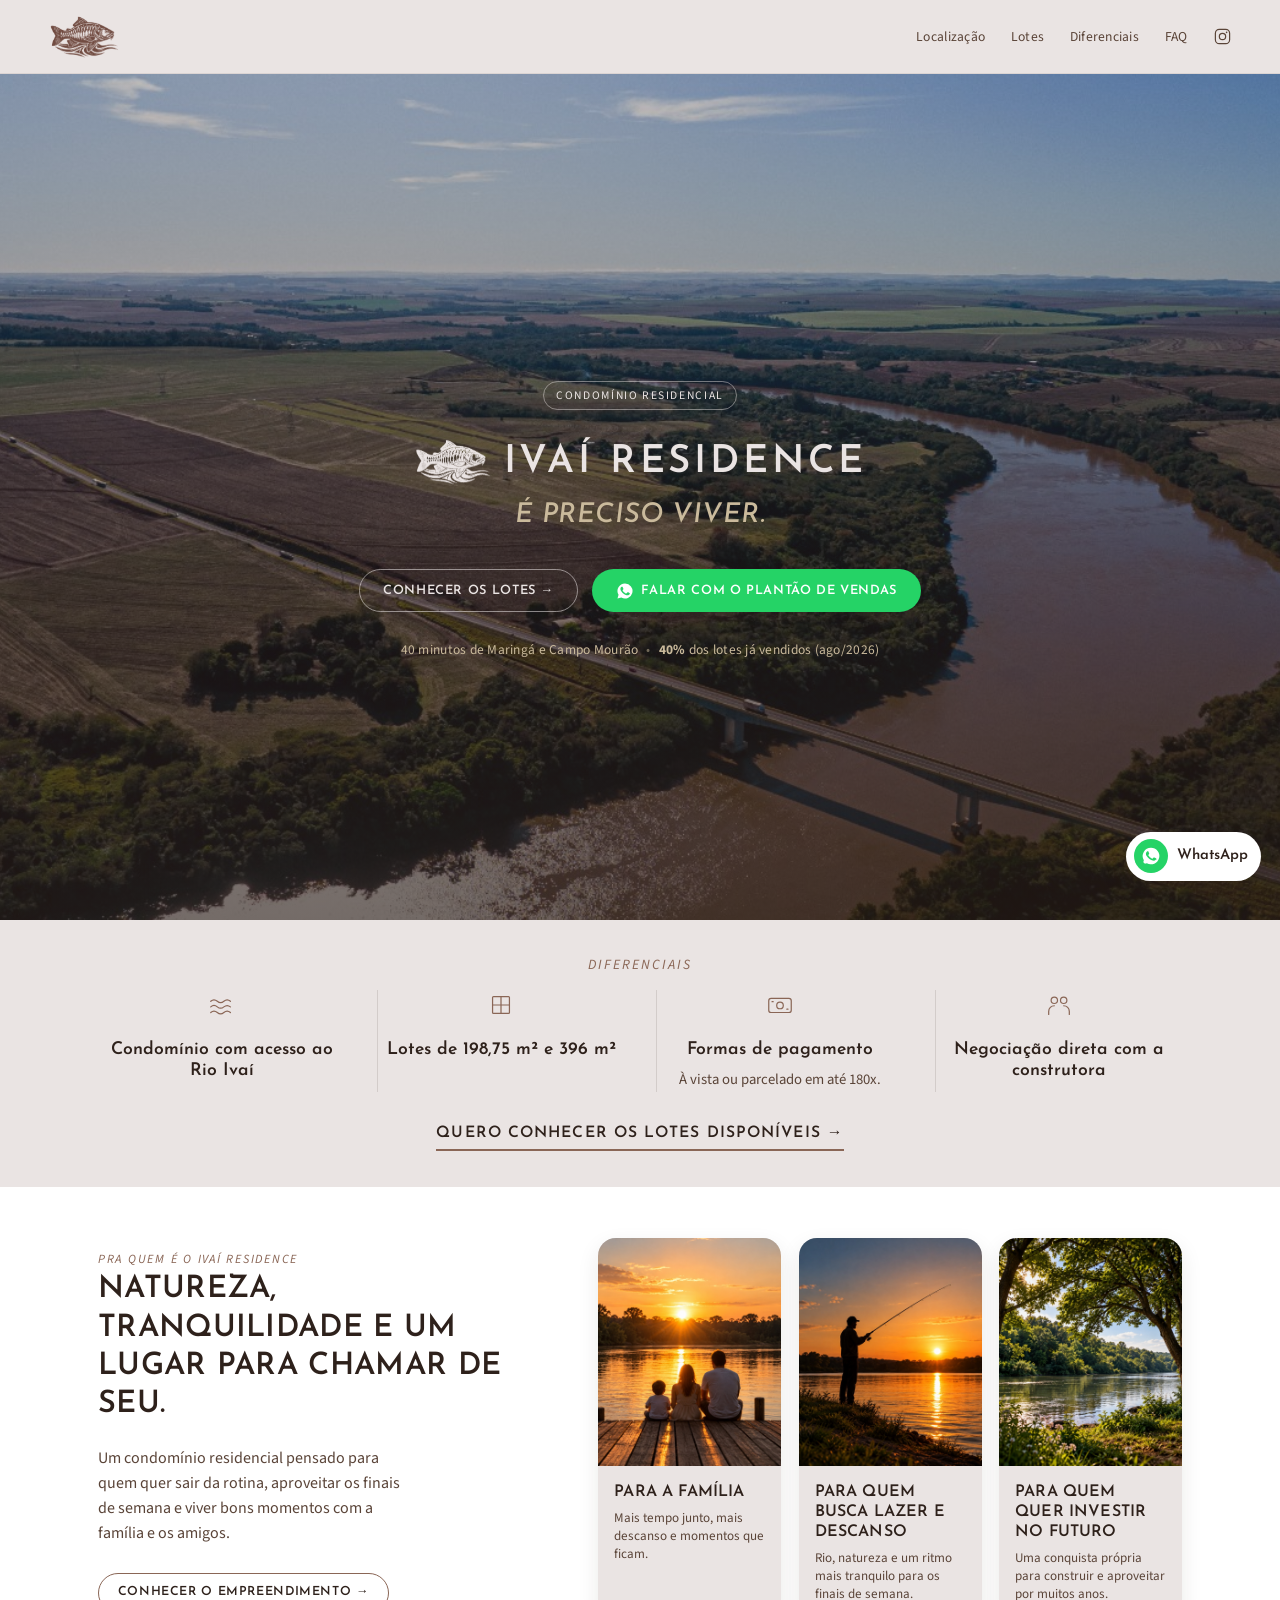
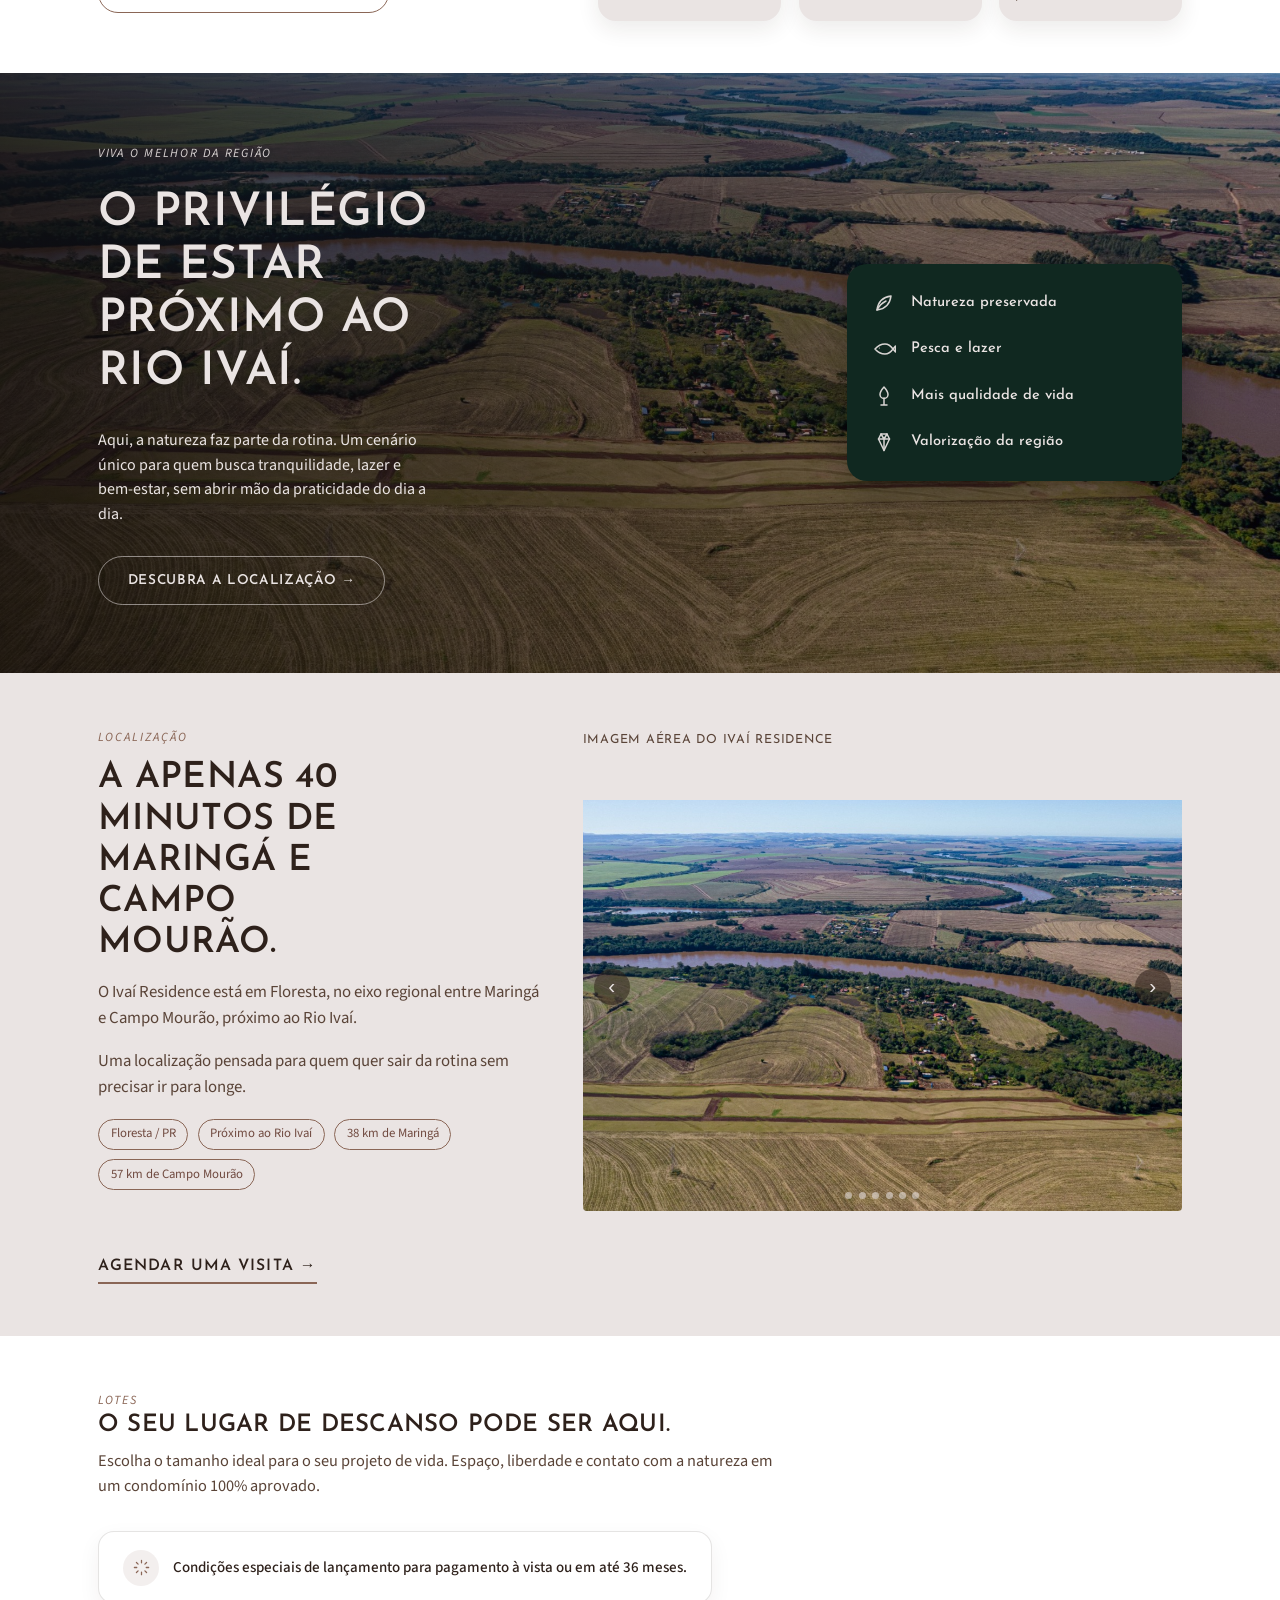
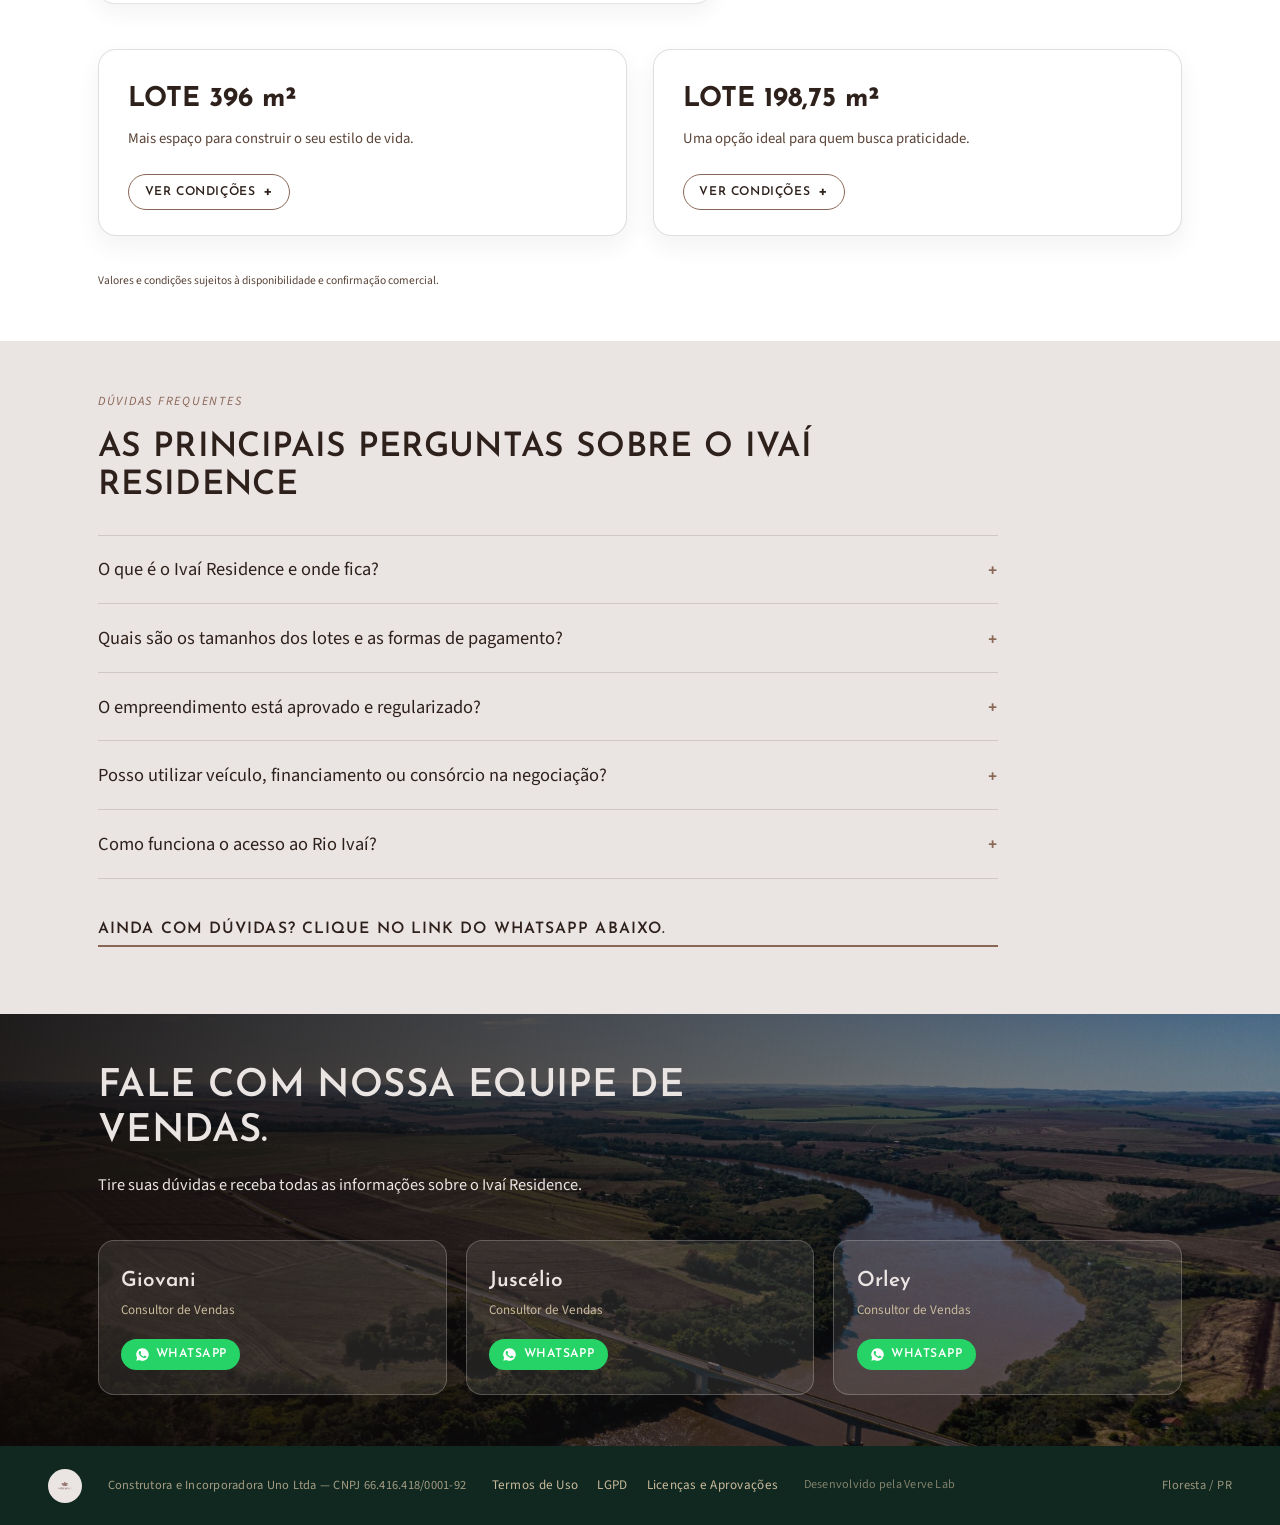
==== commit b712fbfc: "Restore lot size (m²) labels, keep only Valor do m² removed The previous commit mistakenly stripped " ====
--- a/index.html
+++ b/index.html
@@ -34,7 +34,7 @@
 <!-- End Meta Pixel Code -->
 <meta name="viewport" content="width=device-width,initial-scale=1">
 <title>Ivaí Residence | Lotes à beira do Rio Ivaí em Floresta, PR — a 40 min de Maringá</title>
-<meta name="description" content="Condomínio residencial com lotes próximo ao Rio Ivaí, em Floresta-PR, a 40 min de Maringá. Escritura individual, 100% aprovado, financiamento próprio. Agende sua visita.">
+<meta name="description" content="Condomínio residencial com lotes de 198,75 m² e 396 m² próximo ao Rio Ivaí, em Floresta-PR, a 40 min de Maringá. Escritura individual, 100% aprovado, financiamento próprio. Agende sua visita.">
 <meta name="keywords" content="lotes Floresta PR, condomínio residencial Rio Ivaí, lotes próximos a Maringá, lote à beira rio Paraná, Ivaí Residence, financiamento próprio de lote, condomínio fechado Floresta Paraná">
 <link rel="canonical" href="https://www.ivairesidence.com.br/">
 <meta name="theme-color" content="#2E211B">
@@ -43,12 +43,12 @@
 <meta property="og:locale" content="pt_BR">
 <meta property="og:site_name" content="Ivaí Residence">
 <meta property="og:title" content="Ivaí Residence | Lotes à beira do Rio Ivaí em Floresta, PR">
-<meta property="og:description" content="Condomínio residencial próximo ao Rio Ivaí, a 40 min de Maringá. Escritura individual, 100% aprovado, financiamento próprio.">
+<meta property="og:description" content="Condomínio residencial próximo ao Rio Ivaí, a 40 min de Maringá. Lotes de 198,75 m² e 396 m², escritura individual, 100% aprovado, financiamento próprio.">
 <meta property="og:image" content="https://www.ivairesidence.com.br/assets/hero.jpg">
 <meta property="og:url" content="https://www.ivairesidence.com.br/">
 <meta name="twitter:card" content="summary_large_image">
 <meta name="twitter:title" content="Ivaí Residence | Lotes à beira do Rio Ivaí em Floresta, PR">
-<meta name="twitter:description" content="A 40 min de Maringá. Escritura individual, 100% aprovado, financiamento próprio.">
+<meta name="twitter:description" content="A 40 min de Maringá. Lotes de 198,75 m² e 396 m², escritura individual, 100% aprovado, financiamento próprio.">
 <meta name="twitter:image" content="https://www.ivairesidence.com.br/assets/hero.jpg">
 
 <link rel="preconnect" href="https://fonts.googleapis.com">
@@ -145,7 +145,7 @@
         <rect x="7" y="7" width="18" height="18" rx="1"/>
         <path d="M7 16h18M16 7v18"/>
       </svg>
-      <h3>Dois tamanhos de lote disponíveis</h3>
+      <h3>Lotes de 198,75 m² e 396 m²</h3>
     </article>
     <article>
       <svg class="a-icon" viewBox="0 0 32 32" fill="none" stroke="currentColor" stroke-width="1.3" stroke-linecap="round" stroke-linejoin="round">
@@ -282,7 +282,7 @@
 
     <div class="lot-card-v2">
       <div class="lot-card-v2-top">
-        <span class="lot-card-v2-size">LOTE 1</span>
+        <span class="lot-card-v2-size">LOTE 396 m²</span>
         <p class="lot-card-v2-tagline">Mais espaço para construir o seu estilo de vida.</p>
         <button class="lot-card-v2-toggle" type="button" aria-expanded="false">
           <span>Ver condições</span><span class="lot-card-v2-toggle-icon">+</span>
@@ -294,7 +294,7 @@
             <span class="lot-option-label">À vista</span>
             <div class="lot-option-row">
               <strong class="lot-option-price">R$ 134.489,52</strong>
-              <a class="lot-option-btn-sm" href="https://wa.me/5544999126051?text=Ol%C3%A1!%20Tenho%20interesse%20no%20Lote%201%20do%20Iva%C3%AD%20Residence%2C%20no%20valor%20de%20R%24%20134.489%2C52%20%C3%A0%20vista.%20Gostaria%20de%20receber%20mais%20informa%C3%A7%C3%B5es." target="_blank" rel="noopener">Tenho interesse</a>
+              <a class="lot-option-btn-sm" href="https://wa.me/5544999126051?text=Ol%C3%A1!%20Tenho%20interesse%20no%20lote%20de%20396%20m%C2%B2%20do%20Iva%C3%AD%20Residence%2C%20no%20valor%20de%20R%24%20134.489%2C52%20%C3%A0%20vista.%20Gostaria%20de%20receber%20mais%20informa%C3%A7%C3%B5es." target="_blank" rel="noopener">Tenho interesse</a>
             </div>
           </div>
           <div class="lot-option">
@@ -304,7 +304,7 @@
             </div>
             <div class="lot-option-row">
               <strong class="lot-option-installment">Entrada* + 36x de R$ 3.494,15<span class="lot-option-unit">/mês</span></strong>
-              <a class="lot-option-btn-sm" href="https://wa.me/5544999126051?text=Ol%C3%A1!%20Tenho%20interesse%20no%20Lote%201%20do%20Iva%C3%AD%20Residence%2C%20com%20entrada%20de%20R%24%208.700%2C00%20e%2036%20parcelas%20de%20R%24%203.494%2C15.%20Gostaria%20de%20receber%20mais%20informa%C3%A7%C3%B5es." target="_blank" rel="noopener">Tenho interesse</a>
+              <a class="lot-option-btn-sm" href="https://wa.me/5544999126051?text=Ol%C3%A1!%20Tenho%20interesse%20no%20lote%20de%20396%20m%C2%B2%20do%20Iva%C3%AD%20Residence%2C%20com%20entrada%20de%20R%24%208.700%2C00%20e%2036%20parcelas%20de%20R%24%203.494%2C15.%20Gostaria%20de%20receber%20mais%20informa%C3%A7%C3%B5es." target="_blank" rel="noopener">Tenho interesse</a>
             </div>
             <p class="lot-option-fine">*Entrada mínima de R$ 8.700,00</p>
           </div>
@@ -312,7 +312,7 @@
             <span class="lot-option-label">Parcelado — Ivaí Residence I</span>
             <div class="lot-option-row">
               <strong class="lot-option-installment">Entrada* + 180x de R$ 896,08<span class="lot-option-unit">/mês**</span></strong>
-              <a class="lot-option-btn-sm" href="https://wa.me/5544999126051?text=Ol%C3%A1!%20Tenho%20interesse%20no%20Lote%201%20do%20Iva%C3%AD%20Residence%2C%20com%20entrada%20m%C3%ADnima%20de%20R%24%2010.000%2C00%20e%20parcelas%20a%20partir%20de%20R%24%20896%2C08%2C%20em%20at%C3%A9%20180x.%20Gostaria%20de%20receber%20mais%20informa%C3%A7%C3%B5es." target="_blank" rel="noopener">Tenho interesse</a>
+              <a class="lot-option-btn-sm" href="https://wa.me/5544999126051?text=Ol%C3%A1!%20Tenho%20interesse%20no%20lote%20de%20396%20m%C2%B2%20do%20Iva%C3%AD%20Residence%2C%20com%20entrada%20m%C3%ADnima%20de%20R%24%2010.000%2C00%20e%20parcelas%20a%20partir%20de%20R%24%20896%2C08%2C%20em%20at%C3%A9%20180x.%20Gostaria%20de%20receber%20mais%20informa%C3%A7%C3%B5es." target="_blank" rel="noopener">Tenho interesse</a>
             </div>
             <p class="lot-option-fine">*Entrada mínima de R$ 10.000,00</p>
             <p class="lot-option-fine">**Parcelas reajustadas anualmente pelo IGPM/IPCA.</p>
@@ -329,7 +329,7 @@
 
     <div class="lot-card-v2">
       <div class="lot-card-v2-top">
-        <span class="lot-card-v2-size">LOTE 2</span>
+        <span class="lot-card-v2-size">LOTE 198,75 m²</span>
         <p class="lot-card-v2-tagline">Uma opção ideal para quem busca praticidade.</p>
         <button class="lot-card-v2-toggle" type="button" aria-expanded="false">
           <span>Ver condições</span><span class="lot-card-v2-toggle-icon">+</span>
@@ -341,7 +341,7 @@
             <span class="lot-option-label">À vista</span>
             <div class="lot-option-row">
               <strong class="lot-option-price">R$ 79.750,00</strong>
-              <a class="lot-option-btn-sm" href="https://wa.me/5544999126051?text=Ol%C3%A1!%20Tenho%20interesse%20no%20Lote%202%20do%20Iva%C3%AD%20Residence%2C%20no%20valor%20de%20R%24%2079.750%2C00%20%C3%A0%20vista.%20Gostaria%20de%20receber%20mais%20informa%C3%A7%C3%B5es." target="_blank" rel="noopener">Tenho interesse</a>
+              <a class="lot-option-btn-sm" href="https://wa.me/5544999126051?text=Ol%C3%A1!%20Tenho%20interesse%20no%20lote%20de%20198%2C75%20m%C2%B2%20do%20Iva%C3%AD%20Residence%2C%20no%20valor%20de%20R%24%2079.750%2C00%20%C3%A0%20vista.%20Gostaria%20de%20receber%20mais%20informa%C3%A7%C3%B5es." target="_blank" rel="noopener">Tenho interesse</a>
             </div>
           </div>
           <div class="lot-option">
@@ -351,7 +351,7 @@
             </div>
             <div class="lot-option-row">
               <strong class="lot-option-installment">Entrada* + 36x de R$ 2.048,61<span class="lot-option-unit">/mês</span></strong>
-              <a class="lot-option-btn-sm" href="https://wa.me/5544999126051?text=Ol%C3%A1!%20Tenho%20interesse%20no%20Lote%202%20do%20Iva%C3%AD%20Residence%2C%20com%20entrada%20de%20R%24%206.000%2C00%20e%2036%20parcelas%20de%20R%24%202.048%2C61.%20Gostaria%20de%20receber%20mais%20informa%C3%A7%C3%B5es." target="_blank" rel="noopener">Tenho interesse</a>
+              <a class="lot-option-btn-sm" href="https://wa.me/5544999126051?text=Ol%C3%A1!%20Tenho%20interesse%20no%20lote%20de%20198%2C75%20m%C2%B2%20do%20Iva%C3%AD%20Residence%2C%20com%20entrada%20de%20R%24%206.000%2C00%20e%2036%20parcelas%20de%20R%24%202.048%2C61.%20Gostaria%20de%20receber%20mais%20informa%C3%A7%C3%B5es." target="_blank" rel="noopener">Tenho interesse</a>
             </div>
             <p class="lot-option-fine">*Entrada mínima de R$ 6.000,00</p>
           </div>
@@ -359,7 +359,7 @@
             <span class="lot-option-label">Parcelado — Ivaí Residence I</span>
             <div class="lot-option-row">
               <strong class="lot-option-installment">Entrada* + 180x de R$ 523,23<span class="lot-option-unit">/mês**</span></strong>
-              <a class="lot-option-btn-sm" href="https://wa.me/5544999126051?text=Ol%C3%A1!%20Tenho%20interesse%20no%20Lote%202%20do%20Iva%C3%AD%20Residence%2C%20com%20entrada%20m%C3%ADnima%20de%20R%24%206.000%2C00%20e%20parcelas%20a%20partir%20de%20R%24%20523%2C23%2C%20em%20at%C3%A9%20180x.%20Gostaria%20de%20receber%20mais%20informa%C3%A7%C3%B5es." target="_blank" rel="noopener">Tenho interesse</a>
+              <a class="lot-option-btn-sm" href="https://wa.me/5544999126051?text=Ol%C3%A1!%20Tenho%20interesse%20no%20lote%20de%20198%2C75%20m%C2%B2%20do%20Iva%C3%AD%20Residence%2C%20com%20entrada%20m%C3%ADnima%20de%20R%24%206.000%2C00%20e%20parcelas%20a%20partir%20de%20R%24%20523%2C23%2C%20em%20at%C3%A9%20180x.%20Gostaria%20de%20receber%20mais%20informa%C3%A7%C3%B5es." target="_blank" rel="noopener">Tenho interesse</a>
             </div>
             <p class="lot-option-fine">*Entrada mínima de R$ 6.000,00</p>
             <p class="lot-option-fine">**Parcelas reajustadas anualmente pelo IGPM/IPCA.</p>
@@ -390,8 +390,8 @@
       <div class="faq-a"><p>O Ivaí Residence é um condomínio residencial em Floresta/PR, próximo ao Rio Ivaí e a cerca de 40 minutos de Maringá e Campo Mourão. Para conhecer o empreendimento, basta falar com o plantão de vendas e agendar uma visita ao local.</p></div>
     </div>
     <div class="faq-item">
-      <button class="faq-q">Quais são as opções de lotes e as formas de pagamento? <span>+</span></button>
-      <div class="faq-a"><p>O empreendimento possui duas opções de lote, com pagamento à vista ou parcelado em até 180 vezes. Consulte o plantão para conhecer os valores e as condições disponíveis para cada lote.</p></div>
+      <button class="faq-q">Quais são os tamanhos dos lotes e as formas de pagamento? <span>+</span></button>
+      <div class="faq-a"><p>O empreendimento possui lotes de 198,75 m² e 396 m², com opções de pagamento à vista ou parcelado em até 180 vezes. Consulte o plantão para conhecer as condições disponíveis para cada lote.</p></div>
     </div>
     <div class="faq-item">
       <button class="faq-q">O empreendimento está aprovado e regularizado? <span>+</span></button>
